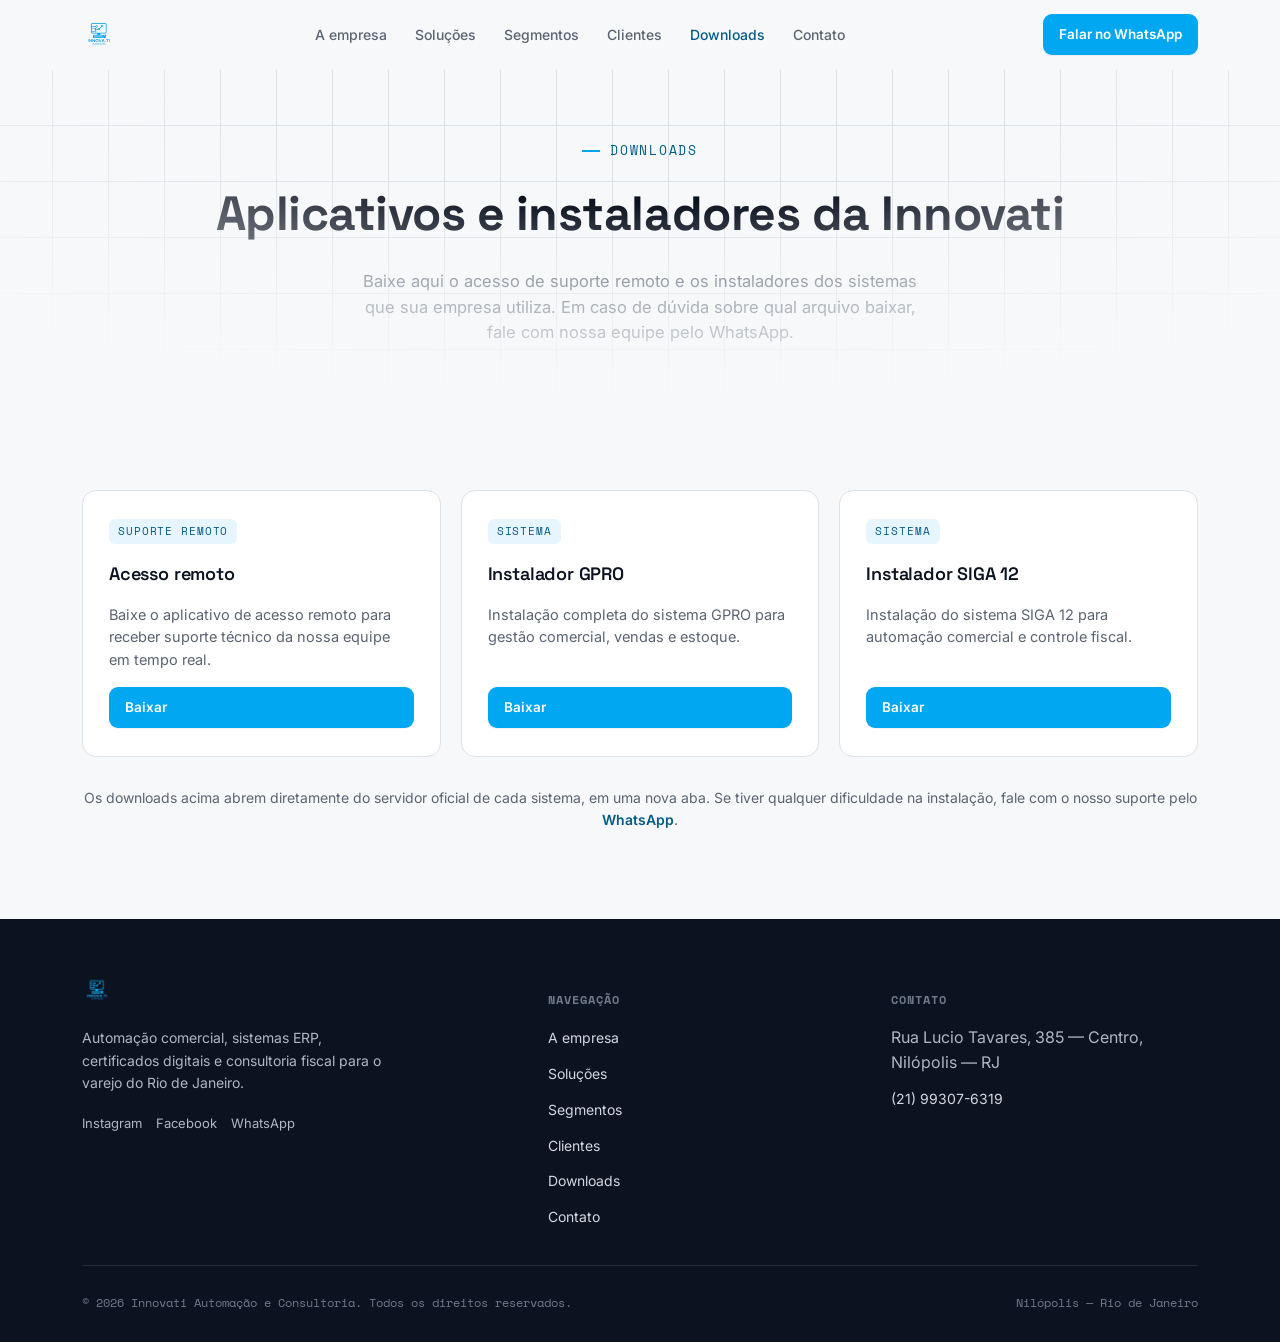
==== downloads.html @ 5d640987 "Upload inicial" ====
<!DOCTYPE html>
<html lang="pt-BR">
<head>
<meta charset="UTF-8">
<meta name="viewport" content="width=device-width, initial-scale=1.0">
<title>Downloads | Innovati Automação</title>
<meta name="description" content="Baixe o aplicativo de suporte remoto e os instaladores dos sistemas GPRO e SIGA 12 da Innovati Automação e Consultoria.">
<meta name="theme-color" content="#01A7F0">
<link rel="preconnect" href="https://fonts.googleapis.com">
<link rel="preconnect" href="https://fonts.gstatic.com" crossorigin>
<link href="https://fonts.googleapis.com/css2?family=Space+Grotesk:wght@500;600;700&family=Inter:wght@400;500;600&family=Space+Mono:wght@400;700&display=swap" rel="stylesheet">
<link rel="stylesheet" href="css/styles.css">
</head>
<body>

<header class="nav" id="siteNav">
  <div class="nav-inner">
    <a href="index.html" class="brand-logo" aria-label="Innovati Automação — início">
      <img src="assets/img/logo-innovati.png" alt="Innovati Automação">
    </a>
    <nav class="nav-links" aria-label="Navegação principal">
      <a href="index.html#empresa">A empresa</a>
      <a href="index.html#solucoes">Soluções</a>
      <a href="index.html#segmentos">Segmentos</a>
      <a href="index.html#clientes">Clientes</a>
      <a href="downloads.html" aria-current="page">Downloads</a>
      <a href="index.html#contato">Contato</a>
    </nav>
    <a class="btn btn-primary btn-sm" href="https://wa.me/5521993076319" target="_blank" rel="noopener">Falar no WhatsApp</a>
  </div>
</header>

<section class="page-hero">
  <div class="wrap">
    <span class="eyebrow">Downloads</span>
    <h1>Aplicativos e instaladores da Innovati</h1>
    <p class="lede">Baixe aqui o acesso de suporte remoto e os instaladores dos sistemas que sua empresa utiliza. Em caso de dúvida sobre qual arquivo baixar, fale com nossa equipe pelo WhatsApp.</p>
  </div>
</section>

<section>
  <div class="wrap">
    <div class="downloads-grid">
      <div class="download-card">
        <span class="file-tag">Suporte remoto</span>
        <h3>Acesso remoto</h3>
        <p>Baixe o aplicativo de acesso remoto para receber suporte técnico da nossa equipe em tempo real.</p>
        <a class="btn btn-primary btn-sm" href="https://dashboard.hoptodesk.com/downloads/launcher?code=GWciAKRLlGAK76GD&platform=windows" target="_blank" rel="noopener">Baixar</a>
      </div>
      <div class="download-card">
        <span class="file-tag">Sistema</span>
        <h3>Instalador GPRO</h3>
        <p>Instalação completa do sistema GPRO para gestão comercial, vendas e estoque.</p>
        <a class="btn btn-primary btn-sm" href="https://downloads-desktop-painel.s3.sa-east-1.amazonaws.com/pro_slim_mei/4.0.0.687/GDOORPRO_Instalacao_Completa.exe" target="_blank" rel="noopener">Baixar</a>
      </div>
      <div class="download-card">
        <span class="file-tag">Sistema</span>
        <h3>Instalador SIGA 12</h3>
        <p>Instalação do sistema SIGA 12 para automação comercial e controle fiscal.</p>
        <a class="btn btn-primary btn-sm" href="https://milersoft.com.br/arqs/milersoftsiga12.exe" target="_blank" rel="noopener">Baixar</a>
      </div>
    </div>
    <p class="downloads-note">Os downloads acima abrem diretamente do servidor oficial de cada sistema, em uma nova aba. Se tiver qualquer dificuldade na instalação, fale com o nosso suporte pelo <a href="https://wa.me/5521993076319" target="_blank" rel="noopener">WhatsApp</a>.</p>
  </div>
</section>

<footer>
  <div class="wrap">
    <div class="footer-top">
      <div>
        <div class="brand-logo">
          <img src="assets/img/logo-innovati.png" alt="Innovati Automação">
        </div>
        <p class="footer-desc">Automação comercial, sistemas ERP, certificados digitais e consultoria fiscal para o varejo do Rio de Janeiro.</p>
        <div class="footer-social">
          <a href="https://www.instagram.com/innovatiautomacao" target="_blank" rel="noopener">Instagram</a>
          <a href="https://www.facebook.com/innovatiautomacao" target="_blank" rel="noopener">Facebook</a>
          <a href="https://wa.me/5521993076319" target="_blank" rel="noopener">WhatsApp</a>
        </div>
      </div>
      <div class="footer-col">
        <h4>Navegação</h4>
        <ul>
          <li><a href="index.html#empresa">A empresa</a></li>
          <li><a href="index.html#solucoes">Soluções</a></li>
          <li><a href="index.html#segmentos">Segmentos</a></li>
          <li><a href="index.html#clientes">Clientes</a></li>
          <li><a href="downloads.html">Downloads</a></li>
          <li><a href="index.html#contato">Contato</a></li>
        </ul>
      </div>
      <div class="footer-col">
        <h4>Contato</h4>
        <ul>
          <li>Rua Lucio Tavares, 385 — Centro, Nilópolis — RJ</li>
          <li><a href="tel:+5521993076319">(21) 99307-6319</a></li>
        </ul>
      </div>
    </div>
    <div class="footer-bottom">
      <span>© 2026 Innovati Automação e Consultoria. Todos os direitos reservados.</span>
      <span>Nilópolis — Rio de Janeiro</span>
    </div>
  </div>
</footer>

<script src="js/main.js"></script>
</body>
</html>
---- css/styles.css ----
:root{
  --paper:#F7F8FA;
  --paper-2:#FFFFFF;
  --ink:#0B1220;
  --ink-2:#101826;
  --ink-soft:#5B6472;
  --brand:#01A7F0;
  --brand-deep:#045C86;
  --stamp:#C6432E;
  --line:#DCE2E9;
  --radius:14px;
  --maxw:1180px;
}

*{box-sizing:border-box;}
html{scroll-behavior:smooth;}
body{
  margin:0;
  background:var(--paper);
  color:var(--ink);
  font-family:'Inter',sans-serif;
  font-size:16px;
  line-height:1.55;
  -webkit-font-smoothing:antialiased;
}
h1,h2,h3{
  font-family:'Space Grotesk',sans-serif;
  margin:0;
  letter-spacing:-0.01em;
}
p{margin:0;}
a{color:inherit;}
img{max-width:100%;display:block;}
::selection{background:var(--brand);color:#fff;}

a:focus-visible,
button:focus-visible{
  outline:3px solid var(--brand);
  outline-offset:3px;
  border-radius:4px;
}

.wrap{
  max-width:var(--maxw);
  margin:0 auto;
  padding:0 32px;
}

.eyebrow{
  font-family:'Space Mono',monospace;
  font-size:12.5px;
  letter-spacing:0.14em;
  text-transform:uppercase;
  color:var(--brand-deep);
  display:inline-flex;
  align-items:center;
  gap:10px;
}
.eyebrow::before{
  content:"";
  width:18px;height:1.5px;
  background:var(--brand);
  display:inline-block;
}
.eyebrow.on-dark{color:#6FCBF2;}
.eyebrow.on-dark::before{background:var(--brand);}

/* ---------- NAV ---------- */
header.nav{
  position:sticky;
  top:0;
  z-index:50;
  background:rgba(247,248,250,0.7);
  backdrop-filter:blur(10px);
  -webkit-backdrop-filter:blur(10px);
  border-bottom:1px solid transparent;
  transition:border-color .25s ease, background .25s ease;
}
header.nav.scrolled{
  background:rgba(247,248,250,0.92);
  border-bottom-color:var(--line);
}
.nav-inner{
  max-width:var(--maxw);
  margin:0 auto;
  padding:14px 32px;
  display:flex;
  align-items:center;
  justify-content:space-between;
  gap:24px;
}
.brand-logo{
  display:inline-flex;
  align-items:center;
  flex:none;
}
.brand-logo img{height:34px;width:auto;}
.nav-links{
  display:flex;
  gap:28px;
  font-size:14px;
  font-weight:500;
  color:var(--ink-soft);
  flex-wrap:wrap;
}
.nav-links a{
  text-decoration:none;
  transition:color .15s ease;
  white-space:nowrap;
}
.nav-links a:hover, .nav-links a[aria-current="page"]{color:var(--brand-deep);}

.btn{
  font-family:'Inter',sans-serif;
  font-weight:600;
  font-size:14.5px;
  border-radius:9px;
  padding:11px 20px;
  border:1.5px solid transparent;
  cursor:pointer;
  text-decoration:none;
  display:inline-flex;
  align-items:center;
  gap:8px;
  transition:transform .15s ease, box-shadow .15s ease, background .15s ease;
  white-space:nowrap;
}
.btn-primary{
  background:var(--brand);
  color:#fff;
  box-shadow:0 1px 0 rgba(0,0,0,0.05);
}
.btn-primary:hover{background:var(--brand-deep);}
.btn-ghost{
  background:transparent;
  border-color:var(--line);
  color:var(--ink);
}
.btn-ghost:hover{border-color:var(--brand);}
.btn-ghost.on-dark{border-color:rgba(255,255,255,0.25);color:#fff;}
.btn-ghost.on-dark:hover{border-color:var(--brand);}
.btn-sm{padding:9px 15px;font-size:13.5px;}

@media (max-width:900px){
  .nav-links{display:none;}
}

/* ---------- HERO (home) ---------- */
.hero{
  position:relative;
  overflow:hidden;
  padding:88px 0 100px;
  background-image:
    linear-gradient(var(--line) 1px, transparent 1px),
    linear-gradient(90deg, var(--line) 1px, transparent 1px);
  background-size:56px 56px;
  background-position:center -1px;
  -webkit-mask-image:radial-gradient(ellipse 85% 70% at 50% 0%, #000 55%, transparent 100%);
  mask-image:radial-gradient(ellipse 85% 70% at 50% 0%, #000 55%, transparent 100%);
}
.hero-inner{
  -webkit-mask-image:none;
  mask-image:none;
}
.hero .wrap{position:relative;}

.hero-content{
  max-width:760px;
  margin:0 auto;
  text-align:center;
}
.hero h1{
  font-size:clamp(38px, 5.6vw, 64px);
  font-weight:700;
  line-height:1.06;
  margin-top:22px;
  position:relative;
  display:inline-block;
}
.hero h1 .stamped{position:relative; display:inline-block;}

.hero p.lede{
  max-width:560px;
  margin:26px auto 0;
  font-size:17px;
  color:var(--ink-soft);
}
.hero-ctas{
  margin-top:32px;
  display:flex;
  gap:14px;
  justify-content:center;
  flex-wrap:wrap;
}
.hero-stat{
  margin:34px auto 0;
  display:inline-flex;
  align-items:center;
  gap:10px;
  font-family:'Space Mono',monospace;
  font-size:12.5px;
  color:var(--ink-soft);
  border:1px solid var(--line);
  background:var(--paper-2);
  border-radius:999px;
  padding:8px 16px 8px 8px;
}
.hero-stat b{
  font-family:'Space Grotesk',sans-serif;
  font-size:14px;
  color:var(--brand-deep);
  background:#E7F6FE;
  border-radius:999px;
  padding:4px 10px;
}

/* stamp signature element */
.stamp{
  position:absolute;
  width:150px;
  height:150px;
  left:calc(100% - 26px);
  top:-40px;
  transform:rotate(-9deg) scale(1);
  pointer-events:none;
  mix-blend-mode:multiply;
  opacity:0.92;
  animation:stampFall .7s cubic-bezier(.2,1.4,.4,1) .5s both;
}
@keyframes stampFall{
  0%{opacity:0; transform:rotate(-9deg) scale(2.6) translateY(-30px);}
  70%{opacity:1;}
  100%{opacity:0.92; transform:rotate(-9deg) scale(1) translateY(0);}
}
.stamp svg{width:100%;height:100%;display:block;}

@media (max-width:720px){
  .stamp{
    width:106px;height:106px;
    left:auto; right:-4px; top:-22px;
  }
}

/* ---------- PAGE HERO (inner pages, e.g. downloads) ---------- */
.page-hero{
  position:relative;
  overflow:hidden;
  padding:64px 0 56px;
  text-align:center;
  background-image:
    linear-gradient(var(--line) 1px, transparent 1px),
    linear-gradient(90deg, var(--line) 1px, transparent 1px);
  background-size:56px 56px;
  background-position:center -1px;
  -webkit-mask-image:radial-gradient(ellipse 80% 100% at 50% 0%, #000 40%, transparent 100%);
  mask-image:radial-gradient(ellipse 80% 100% at 50% 0%, #000 40%, transparent 100%);
}
.page-hero .wrap{-webkit-mask-image:none; mask-image:none;}
.page-hero h1{
  font-size:clamp(32px,4.4vw,48px);
  font-weight:700;
  margin-top:16px;
}
.page-hero p.lede{
  max-width:560px;
  margin:18px auto 0;
  color:var(--ink-soft);
  font-size:16.5px;
}

/* ---------- SECTION SHELLS ---------- */
section{padding:88px 0;}
.section-head{
  max-width:620px;
  margin:0 auto 50px;
  text-align:center;
}
.section-head h2{
  font-size:clamp(27px,3.2vw,36px);
  font-weight:700;
  margin-top:16px;
}
.section-head p{
  color:var(--ink-soft);
  margin-top:14px;
  font-size:16px;
}

/* ---------- ANTES / DEPOIS ---------- */
.compare{
  display:grid;
  grid-template-columns:1fr 1fr;
  gap:1px;
  background:var(--line);
  border:1px solid var(--line);
  border-radius:var(--radius);
  overflow:hidden;
}
.compare-col{
  background:var(--paper-2);
  padding:38px 34px;
}
.compare-col.depois{background:#F0F9FF;}
.compare-label{
  font-family:'Space Mono',monospace;
  font-size:12px;
  letter-spacing:0.1em;
  text-transform:uppercase;
  display:flex;
  align-items:center;
  gap:9px;
  margin-bottom:22px;
}
.compare-col.antes .compare-label{color:var(--ink-soft);}
.compare-col.depois .compare-label{color:var(--brand-deep);}
.compare-label .swatch{
  width:9px;height:9px;border-radius:50%;
}
.compare-col.antes .swatch{background:#B8C0CC;}
.compare-col.depois .swatch{background:var(--brand);}

.compare ul{
  list-style:none;
  margin:0;padding:0;
  display:flex;
  flex-direction:column;
  gap:16px;
}
.compare li{
  display:flex;
  gap:12px;
  font-size:15.5px;
  line-height:1.5;
}
.compare-col.antes li{color:var(--ink-soft);}
.compare li .mark{
  flex:none;
  font-family:'Space Mono',monospace;
  font-size:14px;
  margin-top:1px;
}
.compare-col.antes .mark{color:#B8C0CC;}
.compare-col.depois .mark{color:var(--brand);}

@media (max-width:680px){
  .compare{grid-template-columns:1fr;}
}

/* ---------- SERVICES ---------- */
.services-grid{
  display:grid;
  grid-template-columns:repeat(2,1fr);
  gap:22px;
}
@media (max-width:780px){
  .services-grid{grid-template-columns:1fr;}
}
.service-card{
  position:relative;
  background:var(--paper-2);
  border:1px solid var(--line);
  border-radius:var(--radius);
  padding:32px 30px 30px;
  transition:transform .18s ease, border-color .18s ease, box-shadow .18s ease;
}
.service-card:hover{
  transform:translateY(-3px);
  border-color:var(--brand);
  box-shadow:0 14px 28px -18px rgba(1,167,240,0.35);
}
.seal{
  width:46px;height:46px;
  border-radius:50%;
  border:1.5px dashed var(--brand);
  display:flex;
  align-items:center;
  justify-content:center;
  font-family:'Space Grotesk',sans-serif;
  font-weight:700;
  font-size:14px;
  color:var(--brand-deep);
  margin-bottom:20px;
}
.service-card h3{
  font-size:19px;
  font-weight:600;
  margin-bottom:10px;
}
.service-card p{
  color:var(--ink-soft);
  font-size:15px;
}

/* ---------- DARK CARD GRIDS (empresa + clientes) ---------- */
.dark-section{
  background:var(--ink);
  color:#fff;
}
.dark-section .section-head h2{color:#fff;}
.dark-section .section-head p{color:#AEB8C4;}

.empresa-grid{
  display:grid;
  grid-template-columns:repeat(3,1fr);
  gap:1px;
  background:rgba(255,255,255,0.12);
  border-radius:var(--radius);
  overflow:hidden;
}
@media (max-width:780px){
  .empresa-grid{grid-template-columns:1fr;}
}
.empresa-item{
  background:var(--ink-2);
  padding:34px 28px;
}
.empresa-item .glyph{
  font-family:'Space Mono',monospace;
  color:var(--brand);
  font-size:13px;
  letter-spacing:0.08em;
  display:block;
  margin-bottom:14px;
}
.empresa-item p{
  font-size:15.5px;
  color:#D3D9E1;
}

/* ---------- COMO FUNCIONA ---------- */
.steps{
  display:grid;
  grid-template-columns:repeat(3,1fr);
  gap:22px;
}
@media (max-width:780px){
  .steps{grid-template-columns:1fr;}
}
.step{
  border-top:2px solid var(--brand);
  padding-top:20px;
}
.step .num{
  font-family:'Space Mono',monospace;
  font-size:13px;
  color:var(--brand-deep);
  letter-spacing:0.06em;
}
.step h3{
  font-size:18px;
  font-weight:600;
  margin:10px 0 8px;
}
.step p{
  font-size:15px;
  color:var(--ink-soft);
}

/* ---------- SEGMENTOS ---------- */
.pills{
  display:flex;
  flex-wrap:wrap;
  gap:12px;
  justify-content:center;
}
.pill{
  font-family:'Space Mono',monospace;
  font-size:13px;
  border:1px solid var(--line);
  background:var(--paper-2);
  color:var(--ink);
  padding:10px 18px;
  border-radius:999px;
}

/* ---------- CLIENTES (dark plaques — logos are white artwork) ---------- */
.clients-grid{
  display:grid;
  grid-template-columns:repeat(3,1fr);
  gap:16px;
}
@media (max-width:780px){
  .clients-grid{grid-template-columns:repeat(2,1fr);}
}
@media (max-width:480px){
  .clients-grid{grid-template-columns:1fr;}
}
.client-card{
  background:var(--ink-2);
  border:1px solid rgba(255,255,255,0.1);
  border-top:2px solid var(--brand);
  border-radius:10px;
  padding:26px 22px;
  display:flex;
  flex-direction:column;
  align-items:center;
  gap:16px;
  text-align:center;
  transition:transform .18s ease, border-color .18s ease;
}
.client-card:hover{
  transform:translateY(-2px);
  border-color:var(--brand);
}
.client-card img{
  height:46px;
  width:auto;
  max-width:150px;
  object-fit:contain;
}
.client-name{
  font-size:14.5px;
  font-weight:600;
  color:#fff;
}
.client-seg{
  font-family:'Space Mono',monospace;
  font-size:11.5px;
  color:#8D97A6;
  text-transform:uppercase;
  letter-spacing:0.05em;
}
.clients-note{
  text-align:center;
  margin-top:28px;
  font-size:13px;
  color:#8D97A6;
}

/* ---------- DOWNLOADS ---------- */
.downloads-grid{
  display:grid;
  grid-template-columns:repeat(3,1fr);
  gap:20px;
}
@media (max-width:780px){
  .downloads-grid{grid-template-columns:1fr;}
}
.download-card{
  background:var(--paper-2);
  border:1px solid var(--line);
  border-radius:var(--radius);
  padding:28px 26px;
  display:flex;
  flex-direction:column;
  gap:16px;
  transition:transform .18s ease, border-color .18s ease, box-shadow .18s ease;
}
.download-card:hover{
  transform:translateY(-3px);
  border-color:var(--brand);
  box-shadow:0 14px 28px -18px rgba(1,167,240,0.35);
}
.download-card .file-tag{
  font-family:'Space Mono',monospace;
  font-size:11px;
  letter-spacing:0.08em;
  text-transform:uppercase;
  color:var(--brand-deep);
  background:#E7F6FE;
  border-radius:6px;
  padding:4px 9px;
  align-self:flex-start;
}
.download-card h3{font-size:18px;font-weight:600;}
.download-card p{font-size:14.5px;color:var(--ink-soft);flex:1;}
.downloads-note{
  margin-top:30px;
  font-size:14px;
  color:var(--ink-soft);
  text-align:center;
}
.downloads-note a{color:var(--brand-deep);font-weight:600;text-decoration:none;}
.downloads-note a:hover{text-decoration:underline;}

/* ---------- CONTACT / CTA ---------- */
.cta{text-align:center;}
.cta h2{
  font-size:clamp(28px,3.8vw,42px);
  font-weight:700;
  max-width:640px;
  margin:16px auto 0;
}
.cta p.lede{
  max-width:480px;
  margin:18px auto 0;
  color:var(--ink-soft);
  font-size:16.5px;
}
.cta-btns{
  margin-top:32px;
  display:flex;
  gap:14px;
  justify-content:center;
  flex-wrap:wrap;
}
.contact-details{
  margin:44px auto 0;
  max-width:640px;
  display:grid;
  grid-template-columns:repeat(3,1fr);
  gap:1px;
  background:var(--line);
  border:1px solid var(--line);
  border-radius:var(--radius);
  overflow:hidden;
}
@media (max-width:640px){
  .contact-details{grid-template-columns:1fr;}
}
.contact-item{
  background:var(--paper-2);
  padding:22px 18px;
  text-align:center;
}
.contact-item .label{
  font-family:'Space Mono',monospace;
  font-size:11px;
  letter-spacing:0.08em;
  text-transform:uppercase;
  color:var(--ink-soft);
  display:block;
  margin-bottom:8px;
}
.contact-item a, .contact-item span.value{
  font-size:14.5px;
  font-weight:600;
  text-decoration:none;
}
.contact-item a:hover{color:var(--brand-deep);}

/* ---------- FOOTER ---------- */
footer{
  background:var(--ink);
  color:#AEB8C4;
  padding:56px 0 30px;
}
.footer-top{
  display:grid;
  grid-template-columns:1.4fr 1fr 1fr;
  gap:36px;
  padding-bottom:36px;
  border-bottom:1px solid rgba(255,255,255,0.1);
}
@media (max-width:780px){
  .footer-top{grid-template-columns:1fr;}
}
footer .brand-logo img{height:30px;}
.footer-desc{
  margin-top:16px;
  font-size:14px;
  max-width:320px;
  line-height:1.6;
}
.footer-social{
  margin-top:18px;
  display:flex;
  gap:14px;
  font-size:13px;
}
.footer-social a{text-decoration:none;color:#AEB8C4;}
.footer-social a:hover{color:var(--brand);}
.footer-col h4{
  font-family:'Space Mono',monospace;
  font-size:12px;
  letter-spacing:0.08em;
  text-transform:uppercase;
  color:#6E7A8A;
  margin-bottom:16px;
}
.footer-col ul{list-style:none;margin:0;padding:0;display:flex;flex-direction:column;gap:11px;}
.footer-col a{text-decoration:none;font-size:14px;color:#D3D9E1;}
.footer-col a:hover{color:var(--brand);}
.footer-bottom{
  margin-top:28px;
  display:flex;
  justify-content:space-between;
  flex-wrap:wrap;
  gap:10px;
  font-family:'Space Mono',monospace;
  font-size:11.5px;
  color:#6E7A8A;
}

@media (prefers-reduced-motion: reduce){
  html{scroll-behavior:auto;}
  .stamp{animation:none; opacity:0.92; transform:rotate(-9deg) scale(1);}
  .service-card, .client-card, .download-card{transition:none;}
}
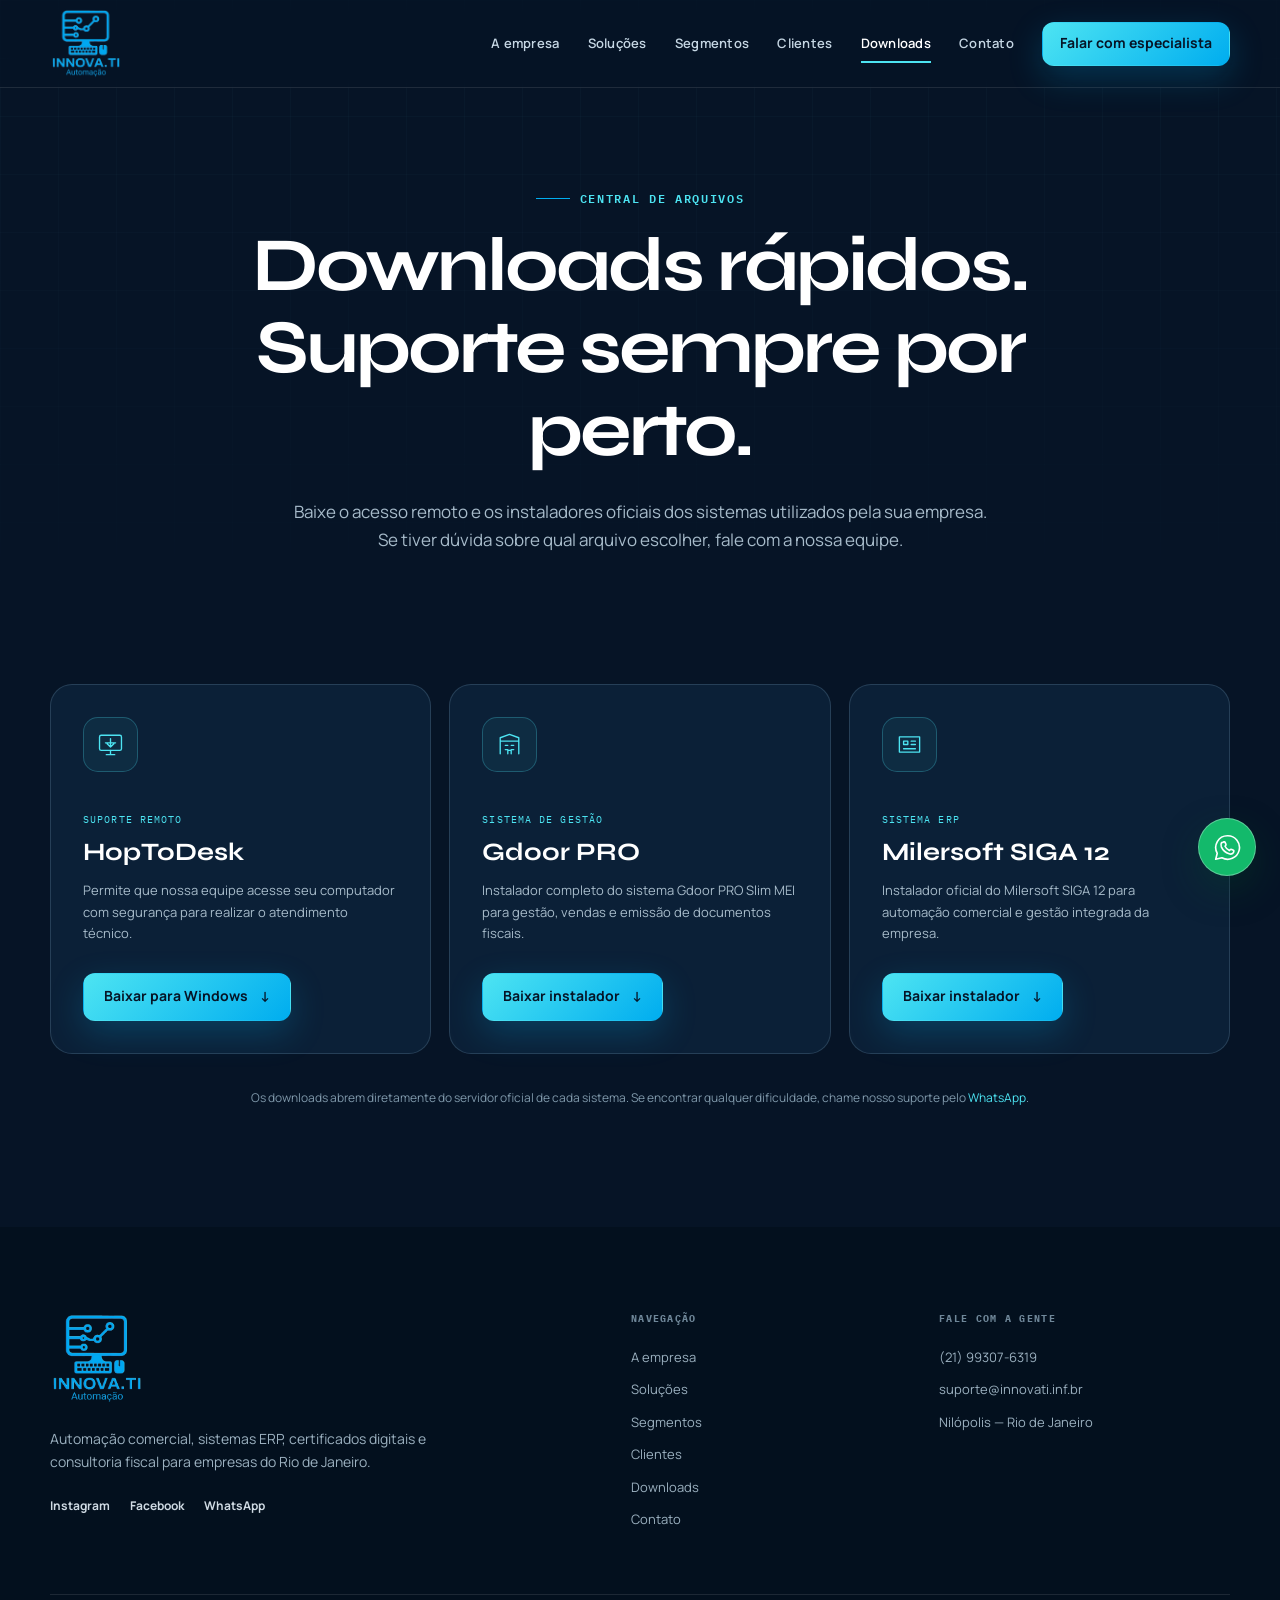
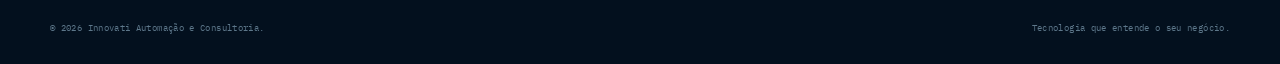
==== commit c574ecce: "Redesenha site institucional" ====
--- a/downloads.html
+++ b/downloads.html
@@ -1,109 +1,108 @@
 <!DOCTYPE html>
 <html lang="pt-BR">
 <head>
-<meta charset="UTF-8">
-<meta name="viewport" content="width=device-width, initial-scale=1.0">
-<title>Downloads | Innovati Automação</title>
-<meta name="description" content="Baixe o aplicativo de suporte remoto e os instaladores dos sistemas GPRO e SIGA 12 da Innovati Automação e Consultoria.">
-<meta name="theme-color" content="#01A7F0">
-<link rel="preconnect" href="https://fonts.googleapis.com">
-<link rel="preconnect" href="https://fonts.gstatic.com" crossorigin>
-<link href="https://fonts.googleapis.com/css2?family=Space+Grotesk:wght@500;600;700&family=Inter:wght@400;500;600&family=Space+Mono:wght@400;700&display=swap" rel="stylesheet">
-<link rel="stylesheet" href="css/styles.css">
+  <meta charset="utf-8">
+  <meta name="viewport" content="width=device-width, initial-scale=1">
+  <meta name="theme-color" content="#061426">
+  <meta name="description" content="Central de downloads da Innovati Automação: suporte remoto e instaladores oficiais dos sistemas utilizados pelos clientes.">
+  <title>Downloads | Innovati Automação</title>
+  <link rel="preconnect" href="https://fonts.googleapis.com">
+  <link rel="preconnect" href="https://fonts.gstatic.com" crossorigin>
+  <link href="https://fonts.googleapis.com/css2?family=IBM+Plex+Mono:wght@400;500;600&family=Manrope:wght@400;500;600;700&family=Syne:wght@600;700;800&display=swap" rel="stylesheet">
+  <link rel="icon" href="assets/img/logo-innovati.png" type="image/png">
+  <link rel="stylesheet" href="css/styles.css">
+  <script src="js/main.js" defer></script>
 </head>
-<body>
+<body class="downloads-page">
+  <a class="skip-link" href="#conteudo">Pular para o conteúdo</a>
 
-<header class="nav" id="siteNav">
-  <div class="nav-inner">
-    <a href="index.html" class="brand-logo" aria-label="Innovati Automação — início">
-      <img src="assets/img/logo-innovati.png" alt="Innovati Automação">
-    </a>
-    <nav class="nav-links" aria-label="Navegação principal">
-      <a href="index.html#empresa">A empresa</a>
-      <a href="index.html#solucoes">Soluções</a>
-      <a href="index.html#segmentos">Segmentos</a>
-      <a href="index.html#clientes">Clientes</a>
-      <a href="downloads.html" aria-current="page">Downloads</a>
-      <a href="index.html#contato">Contato</a>
-    </nav>
-    <a class="btn btn-primary btn-sm" href="https://wa.me/5521993076319" target="_blank" rel="noopener">Falar no WhatsApp</a>
-  </div>
-</header>
+  <header class="site-header" data-header>
+    <div class="container header-inner">
+      <a class="brand" href="index.html" aria-label="Innovati Automação — início"><img src="assets/img/logo-innovati.png" alt="Innovati Automação"></a>
+      <button class="menu-toggle" type="button" aria-label="Abrir menu" aria-controls="main-nav" aria-expanded="false" data-menu-toggle><span></span><span></span><span></span></button>
+      <nav class="main-nav" id="main-nav" aria-label="Navegação principal" data-nav>
+        <a href="index.html#empresa">A empresa</a>
+        <a href="index.html#solucoes">Soluções</a>
+        <a href="index.html#segmentos">Segmentos</a>
+        <a href="index.html#clientes">Clientes</a>
+        <a href="downloads.html" aria-current="page">Downloads</a>
+        <a href="index.html#contato">Contato</a>
+      </nav>
+      <button class="button button-primary header-cta" type="button" data-open-contact>Falar com especialista</button>
+    </div>
+  </header>
 
-<section class="page-hero">
-  <div class="wrap">
-    <span class="eyebrow">Downloads</span>
-    <h1>Aplicativos e instaladores da Innovati</h1>
-    <p class="lede">Baixe aqui o acesso de suporte remoto e os instaladores dos sistemas que sua empresa utiliza. Em caso de dúvida sobre qual arquivo baixar, fale com nossa equipe pelo WhatsApp.</p>
-  </div>
-</section>
+  <main id="conteudo">
+    <section class="downloads-hero">
+      <div class="container reveal is-visible">
+        <span class="eyebrow eyebrow-dark">Central de arquivos</span>
+        <h1>Downloads rápidos.<br>Suporte sempre por perto.</h1>
+        <p>Baixe o acesso remoto e os instaladores oficiais dos sistemas utilizados pela sua empresa. Se tiver dúvida sobre qual arquivo escolher, fale com a nossa equipe.</p>
+      </div>
+    </section>
 
-<section>
-  <div class="wrap">
-    <div class="downloads-grid">
-      <div class="download-card">
-        <span class="file-tag">Suporte remoto</span>
-        <h3>Acesso remoto</h3>
-        <p>Baixe o aplicativo de acesso remoto para receber suporte técnico da nossa equipe em tempo real.</p>
-        <a class="btn btn-primary btn-sm" href="https://dashboard.hoptodesk.com/downloads/launcher?code=GWciAKRLlGAK76GD&platform=windows" target="_blank" rel="noopener">Baixar</a>
+    <section class="downloads-list">
+      <div class="container">
+        <div class="downloads-grid">
+          <article class="download-card reveal">
+            <div class="download-icon" aria-hidden="true"><svg viewBox="0 0 32 32"><rect x="3" y="5" width="26" height="18" rx="2"/><path d="M11 28h10M16 23v5M10 14h12M16 9v10m-4-4 4 4 4-4"/></svg></div>
+            <span class="download-type">Suporte remoto</span>
+            <h2>HopToDesk</h2>
+            <p>Permite que nossa equipe acesse seu computador com segurança para realizar o atendimento técnico.</p>
+            <a class="button button-primary" href="https://dashboard.hoptodesk.com/downloads/launcher?code=GWciAKRLlGAK76GD&amp;platform=windows" target="_blank" rel="noopener">Baixar para Windows <span>↓</span></a>
+          </article>
+
+          <article class="download-card reveal">
+            <div class="download-icon" aria-hidden="true"><svg viewBox="0 0 32 32"><path d="M5 27V8l11-4 11 4v19M5 12h22M11 17h3m4 0h3m-10 5h3m4 0h3"/><path d="M14 27v-4h4v4"/></svg></div>
+            <span class="download-type">Sistema de gestão</span>
+            <h2>Gdoor PRO</h2>
+            <p>Instalador completo do sistema Gdoor PRO Slim MEI para gestão, vendas e emissão de documentos fiscais.</p>
+            <a class="button button-primary" href="https://downloads-desktop-painel.s3.sa-east-1.amazonaws.com/pro_slim_mei/4.0.0.687/GDOORPRO_Instalacao_Completa.exe" target="_blank" rel="noopener">Baixar instalador <span>↓</span></a>
+          </article>
+
+          <article class="download-card reveal">
+            <div class="download-icon" aria-hidden="true"><svg viewBox="0 0 32 32"><path d="M4 7h24v18H4zM9 12h5v4H9zM18 12h5M18 16h5M9 21h14"/></svg></div>
+            <span class="download-type">Sistema ERP</span>
+            <h2>Milersoft SIGA 12</h2>
+            <p>Instalador oficial do Milersoft SIGA 12 para automação comercial e gestão integrada da empresa.</p>
+            <a class="button button-primary" href="https://milersoft.com.br/arqs/milersoftsiga12.exe" target="_blank" rel="noopener">Baixar instalador <span>↓</span></a>
+          </article>
+        </div>
+        <p class="downloads-note reveal">Os downloads abrem diretamente do servidor oficial de cada sistema. Se encontrar qualquer dificuldade, chame nosso suporte pelo <a href="https://wa.me/5521993076319" target="_blank" rel="noopener">WhatsApp</a>.</p>
       </div>
-      <div class="download-card">
-        <span class="file-tag">Sistema</span>
-        <h3>Instalador GPRO</h3>
-        <p>Instalação completa do sistema GPRO para gestão comercial, vendas e estoque.</p>
-        <a class="btn btn-primary btn-sm" href="https://downloads-desktop-painel.s3.sa-east-1.amazonaws.com/pro_slim_mei/4.0.0.687/GDOORPRO_Instalacao_Completa.exe" target="_blank" rel="noopener">Baixar</a>
+    </section>
+  </main>
+
+  <footer class="site-footer">
+    <div class="container footer-grid">
+      <div class="footer-brand">
+        <a href="index.html"><img src="assets/img/logo-innovati.png" alt="Innovati Automação"></a>
+        <p>Automação comercial, sistemas ERP, certificados digitais e consultoria fiscal para empresas do Rio de Janeiro.</p>
+        <div class="footer-social"><a href="https://www.instagram.com/innovatiautomacao" target="_blank" rel="noopener">Instagram</a><a href="https://www.facebook.com/innovatiautomacao" target="_blank" rel="noopener">Facebook</a><a href="https://wa.me/5521993076319" target="_blank" rel="noopener">WhatsApp</a></div>
       </div>
-      <div class="download-card">
-        <span class="file-tag">Sistema</span>
-        <h3>Instalador SIGA 12</h3>
-        <p>Instalação do sistema SIGA 12 para automação comercial e controle fiscal.</p>
-        <a class="btn btn-primary btn-sm" href="https://milersoft.com.br/arqs/milersoftsiga12.exe" target="_blank" rel="noopener">Baixar</a>
-      </div>
+      <div class="footer-links"><h3>Navegação</h3><a href="index.html#empresa">A empresa</a><a href="index.html#solucoes">Soluções</a><a href="index.html#segmentos">Segmentos</a><a href="index.html#clientes">Clientes</a><a href="downloads.html">Downloads</a><a href="index.html#contato">Contato</a></div>
+      <div class="footer-links"><h3>Fale com a gente</h3><a href="tel:+5521993076319">(21)&nbsp;99307&#8209;6319</a><a href="mailto:suporte@innovati.inf.br">suporte@innovati.inf.br</a><span>Nilópolis — Rio de Janeiro</span></div>
     </div>
-    <p class="downloads-note">Os downloads acima abrem diretamente do servidor oficial de cada sistema, em uma nova aba. Se tiver qualquer dificuldade na instalação, fale com o nosso suporte pelo <a href="https://wa.me/5521993076319" target="_blank" rel="noopener">WhatsApp</a>.</p>
-  </div>
-</section>
+    <div class="container footer-bottom"><span>© 2026 Innovati Automação e Consultoria.</span><span>Tecnologia que entende o seu negócio.</span></div>
+  </footer>
 
-<footer>
-  <div class="wrap">
-    <div class="footer-top">
-      <div>
-        <div class="brand-logo">
-          <img src="assets/img/logo-innovati.png" alt="Innovati Automação">
+  <dialog class="contact-dialog" data-contact-dialog aria-labelledby="dialog-title">
+    <div class="dialog-shell">
+      <button class="dialog-close" type="button" aria-label="Fechar formulário" data-close-contact>×</button>
+      <div class="dialog-intro"><span class="eyebrow">Fale com a Innovati</span><h2 id="dialog-title">Conte o que sua empresa precisa.</h2><p>Preencha os dados e, ao continuar, sua mensagem será aberta já formatada no WhatsApp.</p></div>
+      <form id="lead-form" class="lead-form">
+        <div class="form-grid">
+          <label class="field"><span>Nome</span><input type="text" name="nome" autocomplete="name" placeholder="Como podemos chamar você?" required></label>
+          <label class="field"><span>E-mail</span><input type="email" name="email" autocomplete="email" placeholder="voce@empresa.com.br" required></label>
+          <label class="field"><span>Telefone</span><input type="tel" name="telefone" autocomplete="tel" inputmode="tel" placeholder="(21) 99999-9999" required></label>
+          <label class="field"><span>Setor</span><select name="setor" required><option value="" selected disabled>Selecione um setor</option><option>Comercial</option><option>Suporte técnico</option><option>Certificado digital</option><option>Consultoria fiscal e tributária</option><option>Financeiro</option><option>Outro assunto</option></select></label>
         </div>
-        <p class="footer-desc">Automação comercial, sistemas ERP, certificados digitais e consultoria fiscal para o varejo do Rio de Janeiro.</p>
-        <div class="footer-social">
-          <a href="https://www.instagram.com/innovatiautomacao" target="_blank" rel="noopener">Instagram</a>
-          <a href="https://www.facebook.com/innovatiautomacao" target="_blank" rel="noopener">Facebook</a>
-          <a href="https://wa.me/5521993076319" target="_blank" rel="noopener">WhatsApp</a>
-        </div>
-      </div>
-      <div class="footer-col">
-        <h4>Navegação</h4>
-        <ul>
-          <li><a href="index.html#empresa">A empresa</a></li>
-          <li><a href="index.html#solucoes">Soluções</a></li>
-          <li><a href="index.html#segmentos">Segmentos</a></li>
-          <li><a href="index.html#clientes">Clientes</a></li>
-          <li><a href="downloads.html">Downloads</a></li>
-          <li><a href="index.html#contato">Contato</a></li>
-        </ul>
-      </div>
-      <div class="footer-col">
-        <h4>Contato</h4>
-        <ul>
-          <li>Rua Lucio Tavares, 385 — Centro, Nilópolis — RJ</li>
-          <li><a href="tel:+5521993076319">(21) 99307-6319</a></li>
-        </ul>
-      </div>
+        <label class="field"><span>Mensagem</span><textarea name="mensagem" rows="5" placeholder="Conte brevemente como podemos ajudar..." required></textarea></label>
+        <div class="form-footer"><small>Seus dados serão usados apenas para iniciar este atendimento.</small><button class="button button-primary button-large" type="submit">Continuar no WhatsApp <span>→</span></button></div>
+      </form>
     </div>
-    <div class="footer-bottom">
-      <span>© 2026 Innovati Automação e Consultoria. Todos os direitos reservados.</span>
-      <span>Nilópolis — Rio de Janeiro</span>
-    </div>
-  </div>
-</footer>
+  </dialog>
 
-<script src="js/main.js"></script>
+  <a class="whatsapp-float" href="https://wa.me/5521993076319" target="_blank" rel="noopener" aria-label="Falar com a Innovati pelo WhatsApp"><svg viewBox="0 0 32 32" aria-hidden="true"><path d="M16 3a13 13 0 0 0-11.3 19.4L3 29l6.8-1.7A13 13 0 1 0 16 3z"/><path d="M11 10.5c.3-.7.7-.7 1-.7h.7c.2 0 .5.1.6.5l1 2.3c.1.4 0 .7-.2 1l-.8 1c1 2.1 2.6 3.8 4.8 4.8l1-1.2c.3-.3.6-.4 1-.2l2.4 1.1c.4.2.5.4.5.7 0 .5-.2 2-1.4 2.8-1 .7-2.3.9-3.8.4-3.8-1.2-7-4.1-8.6-7.7-.7-1.7-.5-3.5.3-4.8z"/></svg></a>
 </body>
 </html>
--- a/css/styles.css
+++ b/css/styles.css
@@ -1,689 +1,563 @@
-:root{
-  --paper:#F7F8FA;
-  --paper-2:#FFFFFF;
-  --ink:#0B1220;
-  --ink-2:#101826;
-  --ink-soft:#5B6472;
-  --brand:#01A7F0;
-  --brand-deep:#045C86;
-  --stamp:#C6432E;
-  --line:#DCE2E9;
-  --radius:14px;
-  --maxw:1180px;
-}
-
-*{box-sizing:border-box;}
-html{scroll-behavior:smooth;}
-body{
-  margin:0;
-  background:var(--paper);
-  color:var(--ink);
-  font-family:'Inter',sans-serif;
-  font-size:16px;
-  line-height:1.55;
-  -webkit-font-smoothing:antialiased;
-}
-h1,h2,h3{
-  font-family:'Space Grotesk',sans-serif;
-  margin:0;
-  letter-spacing:-0.01em;
-}
-p{margin:0;}
-a{color:inherit;}
-img{max-width:100%;display:block;}
-::selection{background:var(--brand);color:#fff;}
-
-a:focus-visible,
-button:focus-visible{
-  outline:3px solid var(--brand);
-  outline-offset:3px;
-  border-radius:4px;
-}
-
-.wrap{
-  max-width:var(--maxw);
-  margin:0 auto;
-  padding:0 32px;
-}
-
-.eyebrow{
-  font-family:'Space Mono',monospace;
-  font-size:12.5px;
-  letter-spacing:0.14em;
-  text-transform:uppercase;
-  color:var(--brand-deep);
-  display:inline-flex;
-  align-items:center;
-  gap:10px;
-}
-.eyebrow::before{
-  content:"";
-  width:18px;height:1.5px;
-  background:var(--brand);
-  display:inline-block;
-}
-.eyebrow.on-dark{color:#6FCBF2;}
-.eyebrow.on-dark::before{background:var(--brand);}
-
-/* ---------- NAV ---------- */
-header.nav{
-  position:sticky;
-  top:0;
-  z-index:50;
-  background:rgba(247,248,250,0.7);
-  backdrop-filter:blur(10px);
-  -webkit-backdrop-filter:blur(10px);
-  border-bottom:1px solid transparent;
-  transition:border-color .25s ease, background .25s ease;
-}
-header.nav.scrolled{
-  background:rgba(247,248,250,0.92);
-  border-bottom-color:var(--line);
-}
-.nav-inner{
-  max-width:var(--maxw);
-  margin:0 auto;
-  padding:14px 32px;
-  display:flex;
-  align-items:center;
-  justify-content:space-between;
-  gap:24px;
-}
-.brand-logo{
-  display:inline-flex;
-  align-items:center;
-  flex:none;
-}
-.brand-logo img{height:34px;width:auto;}
-.nav-links{
-  display:flex;
-  gap:28px;
-  font-size:14px;
-  font-weight:500;
-  color:var(--ink-soft);
-  flex-wrap:wrap;
-}
-.nav-links a{
-  text-decoration:none;
-  transition:color .15s ease;
-  white-space:nowrap;
-}
-.nav-links a:hover, .nav-links a[aria-current="page"]{color:var(--brand-deep);}
-
-.btn{
-  font-family:'Inter',sans-serif;
-  font-weight:600;
-  font-size:14.5px;
-  border-radius:9px;
-  padding:11px 20px;
-  border:1.5px solid transparent;
-  cursor:pointer;
-  text-decoration:none;
-  display:inline-flex;
-  align-items:center;
-  gap:8px;
-  transition:transform .15s ease, box-shadow .15s ease, background .15s ease;
-  white-space:nowrap;
-}
-.btn-primary{
-  background:var(--brand);
-  color:#fff;
-  box-shadow:0 1px 0 rgba(0,0,0,0.05);
-}
-.btn-primary:hover{background:var(--brand-deep);}
-.btn-ghost{
-  background:transparent;
-  border-color:var(--line);
-  color:var(--ink);
-}
-.btn-ghost:hover{border-color:var(--brand);}
-.btn-ghost.on-dark{border-color:rgba(255,255,255,0.25);color:#fff;}
-.btn-ghost.on-dark:hover{border-color:var(--brand);}
-.btn-sm{padding:9px 15px;font-size:13.5px;}
-
-@media (max-width:900px){
-  .nav-links{display:none;}
-}
-
-/* ---------- HERO (home) ---------- */
-.hero{
-  position:relative;
-  overflow:hidden;
-  padding:88px 0 100px;
-  background-image:
-    linear-gradient(var(--line) 1px, transparent 1px),
-    linear-gradient(90deg, var(--line) 1px, transparent 1px);
-  background-size:56px 56px;
-  background-position:center -1px;
-  -webkit-mask-image:radial-gradient(ellipse 85% 70% at 50% 0%, #000 55%, transparent 100%);
-  mask-image:radial-gradient(ellipse 85% 70% at 50% 0%, #000 55%, transparent 100%);
-}
-.hero-inner{
-  -webkit-mask-image:none;
-  mask-image:none;
-}
-.hero .wrap{position:relative;}
-
-.hero-content{
-  max-width:760px;
-  margin:0 auto;
-  text-align:center;
-}
-.hero h1{
-  font-size:clamp(38px, 5.6vw, 64px);
-  font-weight:700;
-  line-height:1.06;
-  margin-top:22px;
-  position:relative;
-  display:inline-block;
-}
-.hero h1 .stamped{position:relative; display:inline-block;}
-
-.hero p.lede{
-  max-width:560px;
-  margin:26px auto 0;
-  font-size:17px;
-  color:var(--ink-soft);
-}
-.hero-ctas{
-  margin-top:32px;
-  display:flex;
-  gap:14px;
-  justify-content:center;
-  flex-wrap:wrap;
-}
-.hero-stat{
-  margin:34px auto 0;
-  display:inline-flex;
-  align-items:center;
-  gap:10px;
-  font-family:'Space Mono',monospace;
-  font-size:12.5px;
-  color:var(--ink-soft);
-  border:1px solid var(--line);
-  background:var(--paper-2);
-  border-radius:999px;
-  padding:8px 16px 8px 8px;
-}
-.hero-stat b{
-  font-family:'Space Grotesk',sans-serif;
-  font-size:14px;
-  color:var(--brand-deep);
-  background:#E7F6FE;
-  border-radius:999px;
-  padding:4px 10px;
-}
-
-/* stamp signature element */
-.stamp{
-  position:absolute;
-  width:150px;
-  height:150px;
-  left:calc(100% - 26px);
-  top:-40px;
-  transform:rotate(-9deg) scale(1);
-  pointer-events:none;
-  mix-blend-mode:multiply;
-  opacity:0.92;
-  animation:stampFall .7s cubic-bezier(.2,1.4,.4,1) .5s both;
-}
-@keyframes stampFall{
-  0%{opacity:0; transform:rotate(-9deg) scale(2.6) translateY(-30px);}
-  70%{opacity:1;}
-  100%{opacity:0.92; transform:rotate(-9deg) scale(1) translateY(0);}
-}
-.stamp svg{width:100%;height:100%;display:block;}
-
-@media (max-width:720px){
-  .stamp{
-    width:106px;height:106px;
-    left:auto; right:-4px; top:-22px;
+:root {
+  --ink: #061426;
+  --ink-soft: #0b2037;
+  --ink-elevated: #102941;
+  --paper: #f7fbfe;
+  --mist: #eaf3f8;
+  --line: #cbdbe5;
+  --line-dark: rgba(163, 204, 229, .18);
+  --text: #0a192c;
+  --muted: #5d7082;
+  --muted-dark: #a7bbca;
+  --cyan: #00adef;
+  --cyan-bright: #4de4f2;
+  --mint: #34e2a7;
+  --coral: #ff725e;
+  --white: #fff;
+  --font-display: "Syne", system-ui, sans-serif;
+  --font-body: "Manrope", system-ui, sans-serif;
+  --font-mono: "IBM Plex Mono", monospace;
+  --shadow: 0 26px 80px rgba(2, 22, 40, .14);
+  --radius-sm: 12px;
+  --radius: 22px;
+  --radius-lg: 34px;
+  --container: 1180px;
+}
+
+*, *::before, *::after { box-sizing: border-box; }
+
+html {
+  scroll-behavior: smooth;
+  scroll-padding-top: 96px;
+}
+
+body {
+  margin: 0;
+  color: var(--text);
+  background: var(--paper);
+  font-family: var(--font-body);
+  font-size: 16px;
+  line-height: 1.65;
+  -webkit-font-smoothing: antialiased;
+  overflow-x: hidden;
+}
+
+body.menu-open { overflow: hidden; }
+
+img, svg { display: block; max-width: 100%; }
+button, input, select, textarea { font: inherit; }
+button, a { -webkit-tap-highlight-color: transparent; }
+a { color: inherit; text-decoration: none; }
+
+:focus-visible {
+  outline: 3px solid var(--cyan-bright);
+  outline-offset: 4px;
+}
+
+.skip-link {
+  position: fixed;
+  top: 12px;
+  left: 12px;
+  z-index: 999;
+  padding: 10px 14px;
+  border-radius: 8px;
+  color: var(--ink);
+  background: var(--cyan-bright);
+  transform: translateY(-160%);
+  transition: transform .2s ease;
+}
+
+.skip-link:focus { transform: translateY(0); }
+
+.container {
+  width: min(calc(100% - 40px), var(--container));
+  margin-inline: auto;
+}
+
+.section-light, .section-mist, .section-dark { position: relative; padding: 116px 0; }
+.section-light { background: var(--paper); }
+.section-mist { background: var(--mist); }
+.section-dark { color: var(--white); background: var(--ink); }
+
+.site-header {
+  position: fixed;
+  inset: 0 0 auto;
+  z-index: 100;
+  height: 88px;
+  color: var(--white);
+  border-bottom: 1px solid rgba(255,255,255,.1);
+  background: rgba(6, 20, 38, .72);
+  backdrop-filter: blur(18px);
+  transition: height .3s ease, background .3s ease, box-shadow .3s ease;
+}
+
+.site-header.is-scrolled {
+  height: 76px;
+  background: rgba(6, 20, 38, .94);
+  box-shadow: 0 12px 40px rgba(0,0,0,.18);
+}
+
+.header-inner {
+  height: 100%;
+  display: flex;
+  align-items: center;
+  justify-content: space-between;
+  gap: 28px;
+}
+
+.brand { position: relative; z-index: 3; flex: 0 0 auto; }
+.brand img { width: 72px; height: 72px; object-fit: contain; transition: width .3s ease, height .3s ease; }
+.is-scrolled .brand img { width: 62px; height: 62px; }
+
+.main-nav { display: flex; align-items: center; gap: clamp(18px, 2.2vw, 34px); margin-left: auto; }
+.main-nav a {
+  position: relative;
+  color: #c6d7e4;
+  font-size: 13px;
+  font-weight: 600;
+  letter-spacing: .02em;
+  transition: color .2s ease;
+}
+.main-nav a::after {
+  content: "";
+  position: absolute;
+  right: 0;
+  bottom: -9px;
+  left: 0;
+  height: 2px;
+  background: var(--cyan-bright);
+  transform: scaleX(0);
+  transform-origin: right;
+  transition: transform .25s ease;
+}
+.main-nav a:hover, .main-nav a[aria-current="page"] { color: var(--white); }
+.main-nav a:hover::after, .main-nav a[aria-current="page"]::after { transform: scaleX(1); transform-origin: left; }
+
+.menu-toggle {
+  display: none;
+  position: relative;
+  z-index: 3;
+  width: 48px;
+  height: 48px;
+  padding: 0;
+  border: 1px solid rgba(255,255,255,.16);
+  border-radius: 13px;
+  color: var(--white);
+  background: rgba(255,255,255,.06);
+  cursor: pointer;
+}
+.menu-toggle span {
+  position: absolute;
+  left: 13px;
+  width: 20px;
+  height: 2px;
+  border-radius: 2px;
+  background: currentColor;
+  transition: top .25s ease, transform .25s ease, opacity .2s ease;
+}
+.menu-toggle span:nth-child(1) { top: 16px; }
+.menu-toggle span:nth-child(2) { top: 23px; }
+.menu-toggle span:nth-child(3) { top: 30px; }
+.menu-toggle[aria-expanded="true"] span:nth-child(1) { top: 23px; transform: rotate(45deg); }
+.menu-toggle[aria-expanded="true"] span:nth-child(2) { opacity: 0; }
+.menu-toggle[aria-expanded="true"] span:nth-child(3) { top: 23px; transform: rotate(-45deg); }
+
+.button {
+  min-height: 48px;
+  display: inline-flex;
+  align-items: center;
+  justify-content: center;
+  gap: 12px;
+  padding: 12px 20px;
+  border: 1px solid transparent;
+  border-radius: 12px;
+  font-size: 14px;
+  font-weight: 700;
+  line-height: 1.2;
+  cursor: pointer;
+  transition: transform .22s ease, background .22s ease, border-color .22s ease, box-shadow .22s ease;
+}
+.button svg { width: 19px; fill: none; stroke: currentColor; stroke-width: 2; stroke-linecap: round; stroke-linejoin: round; }
+.button:hover { transform: translateY(-2px); }
+.button-primary {
+  color: var(--ink);
+  background: linear-gradient(135deg, var(--cyan-bright), var(--cyan));
+  box-shadow: 0 12px 34px rgba(0, 173, 239, .22);
+}
+.button-primary:hover { box-shadow: 0 16px 38px rgba(0, 173, 239, .34); }
+.button-ghost { color: inherit; border-color: rgba(255,255,255,.26); background: rgba(255,255,255,.04); }
+.button-ghost:hover { border-color: var(--cyan-bright); background: rgba(77, 228, 242, .08); }
+.button-large { min-height: 58px; padding: 16px 24px; border-radius: 14px; }
+.header-cta { flex: 0 0 auto; min-height: 44px; padding-inline: 17px; }
+
+.hero {
+  position: relative;
+  min-height: 860px;
+  padding: 180px 0 110px;
+  color: var(--white);
+  background: var(--ink);
+  overflow: hidden;
+}
+.hero-grid {
+  position: absolute;
+  inset: 0;
+  opacity: .21;
+  background-image: linear-gradient(rgba(113,200,232,.14) 1px, transparent 1px), linear-gradient(90deg, rgba(113,200,232,.14) 1px, transparent 1px);
+  background-size: 58px 58px;
+  -webkit-mask-image: linear-gradient(to bottom, #000 0, transparent 92%);
+  mask-image: linear-gradient(to bottom, #000 0, transparent 92%);
+}
+.hero-orb { position: absolute; border-radius: 999px; filter: blur(20px); pointer-events: none; }
+.hero-orb-one { width: 460px; height: 460px; right: -210px; top: 90px; background: radial-gradient(circle, rgba(0,173,239,.22), transparent 68%); }
+.hero-orb-two { width: 380px; height: 380px; left: -180px; bottom: 0; background: radial-gradient(circle, rgba(52,226,167,.1), transparent 70%); }
+.hero-layout { position: relative; display: grid; grid-template-columns: minmax(0, 1.03fr) minmax(440px, .97fr); align-items: center; gap: 68px; }
+.hero-copy { max-width: 650px; }
+.status-pill {
+  width: fit-content;
+  display: flex;
+  align-items: center;
+  gap: 10px;
+  margin-bottom: 28px;
+  padding: 9px 14px;
+  border: 1px solid rgba(77,228,242,.25);
+  border-radius: 999px;
+  color: #ccecf4;
+  background: rgba(77,228,242,.06);
+  font-family: var(--font-mono);
+  font-size: 11px;
+  letter-spacing: .08em;
+  text-transform: uppercase;
+}
+.status-pill i, .system-topbar i, .system-footer i { width: 8px; height: 8px; display: inline-block; border-radius: 50%; background: var(--mint); box-shadow: 0 0 14px var(--mint); }
+.hero h1 {
+  max-width: 700px;
+  margin: 0;
+  font-family: var(--font-display);
+  font-size: clamp(52px, 5.1vw, 80px);
+  font-weight: 700;
+  line-height: .98;
+  letter-spacing: -.055em;
+}
+.hero h1 span { display: block; color: var(--cyan-bright); }
+.hero-copy > p { max-width: 620px; margin: 30px 0 0; color: #b9cbd8; font-size: clamp(17px, 1.45vw, 20px); line-height: 1.7; }
+.hero-actions { display: flex; flex-wrap: wrap; gap: 13px; margin-top: 36px; }
+.hero-proof { display: flex; gap: 32px; margin: 44px 0 0; padding: 26px 0 0; border-top: 1px solid var(--line-dark); list-style: none; }
+.hero-proof li { display: grid; gap: 2px; }
+.hero-proof strong { color: var(--white); font-size: 14px; }
+.hero-proof span { color: #7994a8; font-size: 12px; }
+
+.system-visual {
+  position: relative;
+  border: 1px solid rgba(77,228,242,.25);
+  border-radius: 28px;
+  background: rgba(10, 33, 54, .72);
+  box-shadow: 0 40px 110px rgba(0,0,0,.35), inset 0 0 80px rgba(0,173,239,.04);
+  backdrop-filter: blur(12px);
+  overflow: hidden;
+  transform: perspective(1100px) rotateY(-4deg) rotateX(1deg);
+}
+.system-visual::after { content: ""; position: absolute; inset: 0; pointer-events: none; background: linear-gradient(112deg, transparent 20%, rgba(255,255,255,.035) 50%, transparent 74%); transform: translateX(-100%); animation: screen-scan 7s ease-in-out infinite; }
+.system-topbar, .system-footer { min-height: 48px; display: flex; align-items: center; justify-content: space-between; padding: 0 18px; color: #88a8bc; background: rgba(3,16,29,.65); font-family: var(--font-mono); font-size: 9px; letter-spacing: .08em; }
+.system-topbar { border-bottom: 1px solid var(--line-dark); }
+.system-footer { border-top: 1px solid var(--line-dark); }
+.system-topbar span:first-child, .system-footer span:first-child { display: flex; align-items: center; gap: 9px; color: #cae6f1; }
+.system-map { position: relative; aspect-ratio: 1.2 / 1; min-height: 420px; background: radial-gradient(circle at 50% 50%, rgba(0,173,239,.12), transparent 40%); }
+.system-routes { position: absolute; inset: 0; width: 100%; height: 100%; }
+.system-routes path { fill: none; stroke: rgba(77,228,242,.56); stroke-width: 1.3; stroke-dasharray: 8 9; animation: route-flow 2.4s linear infinite; }
+.module { position: absolute; width: 120px; min-height: 82px; display: grid; align-content: center; gap: 1px; padding: 12px 14px; border: 1px solid rgba(126,194,220,.22); border-radius: 14px; background: rgba(13,42,65,.88); box-shadow: 0 10px 28px rgba(0,0,0,.2); }
+.module i { color: var(--cyan-bright); font-family: var(--font-mono); font-size: 9px; font-style: normal; }
+.module strong { font-size: 13px; }
+.module span { color: #83a0b4; font-size: 10px; }
+.module-sales { top: 34px; left: 26px; }
+.module-stock { top: 34px; right: 26px; }
+.module-fiscal { bottom: 34px; left: 26px; }
+.module-finance { right: 26px; bottom: 34px; }
+.system-core { position: absolute; top: 50%; left: 50%; width: 144px; height: 144px; display: grid; place-content: center; justify-items: center; border: 1px solid rgba(77,228,242,.62); border-radius: 50%; background: radial-gradient(circle, rgba(0,173,239,.22), rgba(6,20,38,.96) 65%); box-shadow: 0 0 0 12px rgba(77,228,242,.04), 0 0 50px rgba(0,173,239,.26); transform: translate(-50%, -50%); }
+.system-core::before, .system-core::after { content: ""; position: absolute; border: 1px solid rgba(77,228,242,.16); border-radius: 50%; animation: core-pulse 3s ease-out infinite; }
+.system-core::before { inset: -20px; }
+.system-core::after { inset: -38px; animation-delay: 1.2s; }
+.system-core > * { position: relative; z-index: 1; }
+.system-core > span { width: 34px; height: 34px; display: grid; place-content: center; margin-bottom: 5px; border-radius: 10px; color: var(--ink); background: var(--cyan-bright); font-family: var(--font-display); font-size: 15px; font-weight: 800; }
+.system-core strong { font-size: 16px; }
+.system-core small { color: #7da0b5; font-family: var(--font-mono); font-size: 9px; text-transform: uppercase; }
+
+@keyframes route-flow { to { stroke-dashoffset: -34; } }
+@keyframes core-pulse { 0% { opacity: .8; transform: scale(.84); } 75%, 100% { opacity: 0; transform: scale(1.1); } }
+@keyframes screen-scan { 0%, 20% { transform: translateX(-120%); } 70%, 100% { transform: translateX(120%); } }
+
+.section-heading { max-width: 790px; margin: 0 auto 60px; text-align: center; }
+.section-heading h2, .company h2, .contact h2, .downloads-hero h1 {
+  margin: 17px 0 0;
+  font-family: var(--font-display);
+  font-size: clamp(36px, 4.2vw, 58px);
+  line-height: 1.08;
+  letter-spacing: -.04em;
+}
+.section-heading p { max-width: 680px; margin: 22px auto 0; color: var(--muted); font-size: 17px; }
+.section-heading-split { max-width: none; display: grid; grid-template-columns: minmax(0, 1.5fr) minmax(300px, .7fr); align-items: end; gap: 50px; text-align: left; }
+.section-heading-split p { margin: 0 0 5px; }
+.section-heading-dark p { color: var(--muted-dark); }
+.eyebrow { display: inline-flex; align-items: center; gap: 10px; color: #087fa8; font-family: var(--font-mono); font-size: 12px; font-weight: 600; letter-spacing: .14em; text-transform: uppercase; }
+.eyebrow::before { content: ""; width: 34px; height: 1px; background: var(--cyan); }
+.eyebrow-dark { color: var(--cyan-bright); }
+
+.outcomes { padding-top: 126px; }
+.comparison { display: grid; grid-template-columns: 1fr 64px 1fr; align-items: stretch; border: 1px solid var(--line); border-radius: var(--radius-lg); background: var(--white); box-shadow: var(--shadow); overflow: hidden; }
+.comparison-side { padding: 40px; }
+.comparison-before { background: #f3f6f8; }
+.comparison-after { background: linear-gradient(145deg, #eafaff, #effcf8); }
+.comparison-label { display: flex; align-items: center; gap: 9px; font-family: var(--font-mono); font-size: 11px; font-weight: 600; letter-spacing: .12em; text-transform: uppercase; }
+.comparison-label i { width: 8px; height: 8px; border-radius: 50%; background: #a6b5bf; }
+.comparison-after .comparison-label i { background: var(--mint); box-shadow: 0 0 12px rgba(52,226,167,.5); }
+.comparison ul { display: grid; gap: 17px; margin: 28px 0 0; padding: 0; list-style: none; }
+.comparison li { display: flex; gap: 12px; color: #425569; font-size: 15px; }
+.comparison-before li span { color: #9aabb7; }
+.comparison-after li { color: #173749; font-weight: 600; }
+.comparison-after li span { color: #00a972; }
+.comparison-shift { display: grid; place-content: center; z-index: 1; color: var(--ink); background: var(--cyan-bright); font-size: 24px; font-weight: 800; }
+
+.company { overflow: hidden; }
+.company::before { content: "INNOVATI"; position: absolute; right: -70px; bottom: -68px; color: rgba(255,255,255,.025); font-family: var(--font-display); font-size: 220px; font-weight: 800; letter-spacing: -.08em; pointer-events: none; }
+.company-layout { position: relative; display: grid; grid-template-columns: .78fr 1.22fr; gap: 100px; }
+.company-intro { position: sticky; top: 124px; align-self: start; }
+.company h2 { margin-top: 22px; font-size: clamp(38px, 4vw, 56px); }
+.company-tagline { margin-top: 40px; padding-left: 22px; border-left: 2px solid var(--cyan); color: #9eb4c4; font-family: var(--font-mono); font-size: 12px; line-height: 1.8; text-transform: uppercase; }
+.company-tagline span { color: var(--cyan-bright); }
+.company-story { padding-top: 8px; }
+.company-story > p { margin: 0 0 24px; color: #a9bdcb; font-size: 16px; }
+.company-story .story-lead { color: var(--white); font-size: clamp(22px, 2.2vw, 29px); font-weight: 600; line-height: 1.45; }
+.company-values { display: grid; margin-top: 48px; border-top: 1px solid var(--line-dark); }
+.company-values article { display: grid; grid-template-columns: 54px 1fr; gap: 20px; padding: 24px 0; border-bottom: 1px solid var(--line-dark); }
+.company-values article > span { color: var(--cyan-bright); font-family: var(--font-mono); font-size: 11px; }
+.company-values article div { display: grid; gap: 6px; }
+.company-values strong { font-size: 16px; }
+.company-values small { color: #809bae; font-size: 13px; }
+
+.solution-grid { display: grid; grid-template-columns: repeat(2, 1fr); gap: 18px; }
+.solution-card { position: relative; min-height: 320px; display: flex; flex-direction: column; align-items: flex-start; padding: 34px; border: 1px solid var(--line); border-radius: var(--radius); background: var(--white); transition: transform .3s ease, border-color .3s ease, box-shadow .3s ease; overflow: hidden; }
+.solution-card::after { content: ""; position: absolute; width: 140px; height: 140px; right: -80px; bottom: -80px; border: 1px solid rgba(0,173,239,.16); border-radius: 50%; transition: transform .35s ease; }
+.solution-card:hover { border-color: rgba(0,173,239,.55); box-shadow: 0 24px 60px rgba(2,32,51,.12); transform: translateY(-5px); }
+.solution-card:hover::after { transform: scale(1.5); }
+.solution-icon { width: 52px; height: 52px; display: grid; place-content: center; margin-bottom: 42px; border: 1px solid rgba(0,173,239,.28); border-radius: 15px; color: #0587b4; background: #eefaff; }
+.solution-icon svg { width: 27px; fill: none; stroke: currentColor; stroke-width: 1.5; stroke-linecap: round; stroke-linejoin: round; }
+.solution-card > span, .solution-card > div > span { color: #2885a3; font-family: var(--font-mono); font-size: 10px; font-weight: 600; letter-spacing: .11em; }
+.solution-card h3 { margin: 10px 0 0; font-family: var(--font-display); font-size: 26px; line-height: 1.15; }
+.solution-card p { margin: 15px 0 0; color: var(--muted); font-size: 15px; }
+.solution-card > a { position: relative; z-index: 1; display: flex; align-items: center; justify-content: space-between; width: 100%; margin-top: auto; padding-top: 24px; color: var(--cyan-bright); border-top: 1px solid rgba(255,255,255,.14); font-size: 13px; font-weight: 700; }
+.solution-featured { grid-row: span 2; min-height: 658px; color: var(--white); border-color: rgba(77,228,242,.28); background: var(--ink-soft); }
+.solution-featured .solution-icon { margin-bottom: auto; color: var(--cyan-bright); border-color: rgba(77,228,242,.32); background: rgba(77,228,242,.08); }
+.solution-featured h3 { max-width: 460px; font-size: clamp(34px, 3vw, 46px); }
+.solution-featured p { max-width: 490px; color: var(--muted-dark); }
+
+.process-track { display: grid; grid-template-columns: repeat(4, 1fr); }
+.process-step { position: relative; display: grid; grid-template-rows: 44px 1fr; padding: 30px 26px 10px; border-top: 2px solid #aac7d7; }
+.process-step::before { content: ""; position: absolute; top: -7px; left: 0; width: 12px; height: 12px; border: 3px solid var(--mist); border-radius: 50%; background: var(--cyan); }
+.process-step > span { color: #2487a9; font-family: var(--font-mono); font-size: 11px; }
+.process-step h3 { margin: 0; font-family: var(--font-display); font-size: 20px; }
+.process-step p { margin: 12px 0 0; color: var(--muted); font-size: 14px; }
+
+.segment-cloud { display: flex; flex-wrap: wrap; gap: 12px; margin: 0; padding: 0; list-style: none; }
+.segment-cloud li { min-height: 66px; display: inline-flex; align-items: center; gap: 15px; padding: 14px 22px; border: 1px solid var(--line); border-radius: 999px; background: var(--white); font-size: 15px; font-weight: 600; transition: color .2s ease, border-color .2s ease, background .2s ease, transform .2s ease; }
+.segment-cloud li:hover { color: var(--ink); border-color: var(--cyan); background: #e8faff; transform: translateY(-2px); }
+.segment-cloud i { color: #3692af; font-family: var(--font-mono); font-size: 10px; font-style: normal; }
+
+.clients { padding-bottom: 105px; overflow: hidden; }
+.clients .section-heading { margin-bottom: 58px; }
+.logo-marquee { position: relative; overflow: hidden; }
+.logo-marquee::before, .logo-marquee::after { content: ""; position: absolute; z-index: 2; top: 0; bottom: 0; width: 9vw; pointer-events: none; }
+.logo-marquee::before { left: 0; background: linear-gradient(90deg, var(--ink), transparent); }
+.logo-marquee::after { right: 0; background: linear-gradient(-90deg, var(--ink), transparent); }
+.logo-track { width: max-content; display: flex; gap: 20px; padding: 10px; animation: logo-scroll 42s linear infinite; }
+.logo-marquee:hover .logo-track { animation-play-state: paused; }
+.client-logo { width: 238px; height: 178px; display: grid; grid-template-rows: 1fr auto; place-items: center; flex: 0 0 auto; padding: 20px; border: 1px solid rgba(152,198,222,.18); border-radius: 20px; background: rgba(255,255,255,.045); transition: border-color .25s ease, background .25s ease, transform .25s ease; }
+.client-logo:hover { border-color: rgba(77,228,242,.45); background: rgba(77,228,242,.075); transform: translateY(-4px); }
+.client-logo img { width: 100%; height: 104px; object-fit: contain; filter: grayscale(1) brightness(1.7); opacity: .78; transition: filter .25s ease, opacity .25s ease; }
+.client-logo:hover img { filter: none; opacity: 1; }
+.client-logo span { color: #7f99aa; font-family: var(--font-mono); font-size: 9px; letter-spacing: .07em; text-transform: uppercase; }
+.client-note { max-width: 760px; margin: 34px auto 0; padding-inline: 20px; color: #718b9e; font-size: 11px; text-align: center; }
+@keyframes logo-scroll { to { transform: translateX(calc(-50% - 10px)); } }
+
+.contact { padding-block: 104px; }
+.contact-panel { display: grid; grid-template-columns: 1fr 1fr; gap: 80px; padding: 66px; border: 1px solid var(--line); border-radius: var(--radius-lg); background: var(--white); box-shadow: var(--shadow); }
+.contact h2 { font-size: clamp(38px, 4vw, 58px); }
+.contact-copy > p { max-width: 560px; margin: 24px 0 32px; color: var(--muted); font-size: 16px; }
+.contact-data { display: grid; }
+.contact-data article { display: grid; align-content: center; padding: 23px 0; border-bottom: 1px solid var(--line); }
+.contact-data article:first-child { padding-top: 0; }
+.contact-data article:last-child { padding-bottom: 0; border-bottom: 0; }
+.contact-data span { color: #2385a5; font-family: var(--font-mono); font-size: 10px; font-weight: 600; letter-spacing: .11em; text-transform: uppercase; }
+.contact-data p { margin: 8px 0 0; font-size: 16px; font-weight: 700; line-height: 1.5; }
+.contact-data a:not(p a) { width: fit-content; margin-top: 7px; color: #137c9e; font-size: 12px; font-weight: 700; }
+.contact-data small { margin-top: 3px; color: var(--muted); font-size: 12px; }
+
+.site-footer { padding: 84px 0 28px; color: #9bb0bf; background: #03101e; }
+.footer-grid { display: grid; grid-template-columns: 1.35fr .6fr .8fr; gap: 90px; }
+.footer-brand img { width: 94px; height: 94px; object-fit: contain; }
+.footer-brand p { max-width: 410px; margin: 22px 0; font-size: 14px; }
+.footer-social { display: flex; flex-wrap: wrap; gap: 20px; }
+.footer-social a, .footer-links a { transition: color .2s ease; }
+.footer-social a:hover, .footer-links a:hover { color: var(--cyan-bright); }
+.footer-social a { color: #cfdae3; font-size: 12px; font-weight: 700; }
+.footer-links { display: grid; align-content: start; gap: 11px; }
+.footer-links h3 { margin: 0 0 8px; color: #6f8799; font-family: var(--font-mono); font-size: 10px; letter-spacing: .13em; text-transform: uppercase; }
+.footer-links a, .footer-links span { font-size: 13px; }
+.footer-bottom { display: flex; justify-content: space-between; gap: 30px; margin-top: 64px; padding-top: 26px; border-top: 1px solid rgba(255,255,255,.1); color: #5d778a; font-family: var(--font-mono); font-size: 9px; letter-spacing: .04em; }
+
+.contact-dialog { width: min(760px, calc(100% - 28px)); max-height: calc(100dvh - 28px); padding: 0; border: 1px solid rgba(77,228,242,.22); border-radius: 26px; color: var(--white); background: var(--ink); box-shadow: 0 50px 140px rgba(0,0,0,.55); overflow: auto; }
+.contact-dialog::backdrop { background: rgba(1,9,17,.78); backdrop-filter: blur(9px); }
+.dialog-shell { position: relative; padding: 42px; background-image: linear-gradient(rgba(77,228,242,.035) 1px, transparent 1px), linear-gradient(90deg, rgba(77,228,242,.035) 1px, transparent 1px); background-size: 34px 34px; }
+.dialog-close { position: absolute; top: 18px; right: 18px; width: 42px; height: 42px; display: grid; place-content: center; padding: 0 0 3px; border: 1px solid rgba(255,255,255,.18); border-radius: 12px; color: var(--white); background: rgba(255,255,255,.06); font-size: 28px; cursor: pointer; }
+.dialog-intro { padding-right: 34px; }
+.dialog-intro h2 { max-width: 580px; margin: 14px 0 0; font-family: var(--font-display); font-size: clamp(30px, 4vw, 43px); line-height: 1.08; letter-spacing: -.04em; }
+.dialog-intro p { max-width: 600px; margin: 18px 0 0; color: var(--muted-dark); font-size: 14px; }
+.lead-form { display: grid; gap: 18px; margin-top: 32px; }
+.form-grid { display: grid; grid-template-columns: repeat(2, 1fr); gap: 16px; }
+.field { display: grid; gap: 8px; }
+.field > span { color: #b9cedb; font-size: 11px; font-weight: 700; }
+.field input, .field select, .field textarea { width: 100%; border: 1px solid rgba(157,197,220,.2); border-radius: 11px; color: var(--white); background: rgba(255,255,255,.06); outline: none; transition: border-color .2s ease, box-shadow .2s ease, background .2s ease; }
+.field input, .field select { height: 50px; padding: 0 14px; }
+.field textarea { min-height: 116px; padding: 13px 14px; resize: vertical; }
+.field select { appearance: none; background-image: linear-gradient(45deg, transparent 50%, #9fb5c4 50%), linear-gradient(135deg, #9fb5c4 50%, transparent 50%); background-position: calc(100% - 18px) 21px, calc(100% - 13px) 21px; background-size: 5px 5px; background-repeat: no-repeat; }
+.field select option { color: var(--text); background: var(--white); }
+.field input::placeholder, .field textarea::placeholder { color: #688397; }
+.field input:focus, .field select:focus, .field textarea:focus { border-color: var(--cyan-bright); background: rgba(77,228,242,.065); box-shadow: 0 0 0 3px rgba(77,228,242,.1); }
+.form-footer { display: flex; align-items: center; justify-content: space-between; gap: 24px; margin-top: 4px; }
+.form-footer small { max-width: 260px; color: #6f899b; font-size: 10px; }
+
+.whatsapp-float { position: fixed; z-index: 90; right: 24px; bottom: 24px; width: 58px; height: 58px; display: grid; place-content: center; border: 1px solid rgba(255,255,255,.3); border-radius: 50%; color: var(--white); background: #13b96b; box-shadow: 0 14px 36px rgba(1,72,42,.34); transition: transform .2s ease, box-shadow .2s ease; }
+.whatsapp-float:hover { transform: translateY(-4px) scale(1.03); box-shadow: 0 18px 42px rgba(1,72,42,.42); }
+.whatsapp-float svg { width: 29px; fill: none; stroke: currentColor; stroke-width: 1.8; stroke-linecap: round; stroke-linejoin: round; }
+
+.reveal { opacity: 0; transform: translateY(28px); transition: opacity .75s ease, transform .75s cubic-bezier(.2,.7,.2,1); }
+.reveal.is-visible { opacity: 1; transform: translateY(0); }
+
+/* Downloads */
+.downloads-page { min-height: 100vh; color: var(--white); background: var(--ink); }
+.downloads-hero { position: relative; padding: 180px 0 90px; text-align: center; overflow: hidden; }
+.downloads-hero::before { content: ""; position: absolute; inset: 0; opacity: .24; background-image: linear-gradient(rgba(113,200,232,.14) 1px, transparent 1px), linear-gradient(90deg, rgba(113,200,232,.14) 1px, transparent 1px); background-size: 58px 58px; -webkit-mask-image: linear-gradient(#000, transparent); mask-image: linear-gradient(#000, transparent); }
+.downloads-hero .container { position: relative; }
+.downloads-hero h1 { max-width: 820px; margin-inline: auto; font-size: clamp(44px, 6vw, 76px); }
+.downloads-hero p { max-width: 700px; margin: 26px auto 0; color: var(--muted-dark); font-size: 17px; }
+.downloads-list { padding: 40px 0 120px; }
+.downloads-grid { display: grid; grid-template-columns: repeat(3, 1fr); gap: 18px; }
+.download-card { min-height: 330px; display: flex; flex-direction: column; align-items: flex-start; padding: 32px; border: 1px solid var(--line-dark); border-radius: var(--radius); background: var(--ink-soft); transition: transform .25s ease, border-color .25s ease; }
+.download-card:hover { border-color: rgba(77,228,242,.5); transform: translateY(-5px); }
+.download-card .download-icon { width: 55px; height: 55px; display: grid; place-content: center; margin-bottom: 40px; border: 1px solid rgba(77,228,242,.26); border-radius: 15px; color: var(--cyan-bright); background: rgba(77,228,242,.06); }
+.download-card .download-icon svg { width: 27px; fill: none; stroke: currentColor; stroke-width: 1.6; stroke-linecap: round; stroke-linejoin: round; }
+.download-card .download-type { color: var(--cyan-bright); font-family: var(--font-mono); font-size: 10px; letter-spacing: .11em; text-transform: uppercase; }
+.download-card h2 { margin: 10px 0 0; font-family: var(--font-display); font-size: 25px; line-height: 1.16; }
+.download-card p { margin: 13px 0 28px; color: var(--muted-dark); font-size: 13px; }
+.download-card .button { margin-top: auto; }
+.downloads-note { max-width: 850px; margin: 34px auto 0; color: #7f98aa; font-size: 12px; text-align: center; }
+.downloads-note a { color: var(--cyan-bright); }
+
+@media (max-width: 1060px) {
+  .header-cta { display: none; }
+  .hero-layout { grid-template-columns: 1fr; }
+  .hero-copy { max-width: 770px; }
+  .system-visual { width: min(100%, 600px); margin-inline: auto; transform: none; }
+  .hero { padding-bottom: 120px; }
+  .company-layout { gap: 60px; }
+  .process-track { grid-template-columns: repeat(2, 1fr); row-gap: 46px; }
+  .downloads-grid { grid-template-columns: repeat(2, 1fr); }
+}
+
+@media (max-width: 820px) {
+  html { scroll-padding-top: 80px; }
+  .container { width: min(calc(100% - 30px), var(--container)); }
+  .section-light, .section-mist, .section-dark { padding: 86px 0; }
+  .site-header, .site-header.is-scrolled { height: 76px; }
+  .brand img, .is-scrolled .brand img { width: 62px; height: 62px; }
+  .menu-toggle { display: block; }
+  .main-nav {
+    position: fixed;
+    inset: 0;
+    display: flex;
+    flex-direction: column;
+    align-items: stretch;
+    justify-content: center;
+    gap: 0;
+    padding: 105px 28px 38px;
+    background: rgba(4,16,29,.985);
+    opacity: 0;
+    visibility: hidden;
+    transform: translateY(-12px);
+    transition: opacity .25s ease, visibility .25s ease, transform .25s ease;
   }
-}
-
-/* ---------- PAGE HERO (inner pages, e.g. downloads) ---------- */
-.page-hero{
-  position:relative;
-  overflow:hidden;
-  padding:64px 0 56px;
-  text-align:center;
-  background-image:
-    linear-gradient(var(--line) 1px, transparent 1px),
-    linear-gradient(90deg, var(--line) 1px, transparent 1px);
-  background-size:56px 56px;
-  background-position:center -1px;
-  -webkit-mask-image:radial-gradient(ellipse 80% 100% at 50% 0%, #000 40%, transparent 100%);
-  mask-image:radial-gradient(ellipse 80% 100% at 50% 0%, #000 40%, transparent 100%);
-}
-.page-hero .wrap{-webkit-mask-image:none; mask-image:none;}
-.page-hero h1{
-  font-size:clamp(32px,4.4vw,48px);
-  font-weight:700;
-  margin-top:16px;
-}
-.page-hero p.lede{
-  max-width:560px;
-  margin:18px auto 0;
-  color:var(--ink-soft);
-  font-size:16.5px;
-}
-
-/* ---------- SECTION SHELLS ---------- */
-section{padding:88px 0;}
-.section-head{
-  max-width:620px;
-  margin:0 auto 50px;
-  text-align:center;
-}
-.section-head h2{
-  font-size:clamp(27px,3.2vw,36px);
-  font-weight:700;
-  margin-top:16px;
-}
-.section-head p{
-  color:var(--ink-soft);
-  margin-top:14px;
-  font-size:16px;
-}
-
-/* ---------- ANTES / DEPOIS ---------- */
-.compare{
-  display:grid;
-  grid-template-columns:1fr 1fr;
-  gap:1px;
-  background:var(--line);
-  border:1px solid var(--line);
-  border-radius:var(--radius);
-  overflow:hidden;
-}
-.compare-col{
-  background:var(--paper-2);
-  padding:38px 34px;
-}
-.compare-col.depois{background:#F0F9FF;}
-.compare-label{
-  font-family:'Space Mono',monospace;
-  font-size:12px;
-  letter-spacing:0.1em;
-  text-transform:uppercase;
-  display:flex;
-  align-items:center;
-  gap:9px;
-  margin-bottom:22px;
-}
-.compare-col.antes .compare-label{color:var(--ink-soft);}
-.compare-col.depois .compare-label{color:var(--brand-deep);}
-.compare-label .swatch{
-  width:9px;height:9px;border-radius:50%;
-}
-.compare-col.antes .swatch{background:#B8C0CC;}
-.compare-col.depois .swatch{background:var(--brand);}
-
-.compare ul{
-  list-style:none;
-  margin:0;padding:0;
-  display:flex;
-  flex-direction:column;
-  gap:16px;
-}
-.compare li{
-  display:flex;
-  gap:12px;
-  font-size:15.5px;
-  line-height:1.5;
-}
-.compare-col.antes li{color:var(--ink-soft);}
-.compare li .mark{
-  flex:none;
-  font-family:'Space Mono',monospace;
-  font-size:14px;
-  margin-top:1px;
-}
-.compare-col.antes .mark{color:#B8C0CC;}
-.compare-col.depois .mark{color:var(--brand);}
-
-@media (max-width:680px){
-  .compare{grid-template-columns:1fr;}
-}
-
-/* ---------- SERVICES ---------- */
-.services-grid{
-  display:grid;
-  grid-template-columns:repeat(2,1fr);
-  gap:22px;
-}
-@media (max-width:780px){
-  .services-grid{grid-template-columns:1fr;}
-}
-.service-card{
-  position:relative;
-  background:var(--paper-2);
-  border:1px solid var(--line);
-  border-radius:var(--radius);
-  padding:32px 30px 30px;
-  transition:transform .18s ease, border-color .18s ease, box-shadow .18s ease;
-}
-.service-card:hover{
-  transform:translateY(-3px);
-  border-color:var(--brand);
-  box-shadow:0 14px 28px -18px rgba(1,167,240,0.35);
-}
-.seal{
-  width:46px;height:46px;
-  border-radius:50%;
-  border:1.5px dashed var(--brand);
-  display:flex;
-  align-items:center;
-  justify-content:center;
-  font-family:'Space Grotesk',sans-serif;
-  font-weight:700;
-  font-size:14px;
-  color:var(--brand-deep);
-  margin-bottom:20px;
-}
-.service-card h3{
-  font-size:19px;
-  font-weight:600;
-  margin-bottom:10px;
-}
-.service-card p{
-  color:var(--ink-soft);
-  font-size:15px;
-}
-
-/* ---------- DARK CARD GRIDS (empresa + clientes) ---------- */
-.dark-section{
-  background:var(--ink);
-  color:#fff;
-}
-.dark-section .section-head h2{color:#fff;}
-.dark-section .section-head p{color:#AEB8C4;}
-
-.empresa-grid{
-  display:grid;
-  grid-template-columns:repeat(3,1fr);
-  gap:1px;
-  background:rgba(255,255,255,0.12);
-  border-radius:var(--radius);
-  overflow:hidden;
-}
-@media (max-width:780px){
-  .empresa-grid{grid-template-columns:1fr;}
-}
-.empresa-item{
-  background:var(--ink-2);
-  padding:34px 28px;
-}
-.empresa-item .glyph{
-  font-family:'Space Mono',monospace;
-  color:var(--brand);
-  font-size:13px;
-  letter-spacing:0.08em;
-  display:block;
-  margin-bottom:14px;
-}
-.empresa-item p{
-  font-size:15.5px;
-  color:#D3D9E1;
-}
-
-/* ---------- COMO FUNCIONA ---------- */
-.steps{
-  display:grid;
-  grid-template-columns:repeat(3,1fr);
-  gap:22px;
-}
-@media (max-width:780px){
-  .steps{grid-template-columns:1fr;}
-}
-.step{
-  border-top:2px solid var(--brand);
-  padding-top:20px;
-}
-.step .num{
-  font-family:'Space Mono',monospace;
-  font-size:13px;
-  color:var(--brand-deep);
-  letter-spacing:0.06em;
-}
-.step h3{
-  font-size:18px;
-  font-weight:600;
-  margin:10px 0 8px;
-}
-.step p{
-  font-size:15px;
-  color:var(--ink-soft);
-}
-
-/* ---------- SEGMENTOS ---------- */
-.pills{
-  display:flex;
-  flex-wrap:wrap;
-  gap:12px;
-  justify-content:center;
-}
-.pill{
-  font-family:'Space Mono',monospace;
-  font-size:13px;
-  border:1px solid var(--line);
-  background:var(--paper-2);
-  color:var(--ink);
-  padding:10px 18px;
-  border-radius:999px;
-}
-
-/* ---------- CLIENTES (dark plaques — logos are white artwork) ---------- */
-.clients-grid{
-  display:grid;
-  grid-template-columns:repeat(3,1fr);
-  gap:16px;
-}
-@media (max-width:780px){
-  .clients-grid{grid-template-columns:repeat(2,1fr);}
-}
-@media (max-width:480px){
-  .clients-grid{grid-template-columns:1fr;}
-}
-.client-card{
-  background:var(--ink-2);
-  border:1px solid rgba(255,255,255,0.1);
-  border-top:2px solid var(--brand);
-  border-radius:10px;
-  padding:26px 22px;
-  display:flex;
-  flex-direction:column;
-  align-items:center;
-  gap:16px;
-  text-align:center;
-  transition:transform .18s ease, border-color .18s ease;
-}
-.client-card:hover{
-  transform:translateY(-2px);
-  border-color:var(--brand);
-}
-.client-card img{
-  height:46px;
-  width:auto;
-  max-width:150px;
-  object-fit:contain;
-}
-.client-name{
-  font-size:14.5px;
-  font-weight:600;
-  color:#fff;
-}
-.client-seg{
-  font-family:'Space Mono',monospace;
-  font-size:11.5px;
-  color:#8D97A6;
-  text-transform:uppercase;
-  letter-spacing:0.05em;
-}
-.clients-note{
-  text-align:center;
-  margin-top:28px;
-  font-size:13px;
-  color:#8D97A6;
-}
-
-/* ---------- DOWNLOADS ---------- */
-.downloads-grid{
-  display:grid;
-  grid-template-columns:repeat(3,1fr);
-  gap:20px;
-}
-@media (max-width:780px){
-  .downloads-grid{grid-template-columns:1fr;}
-}
-.download-card{
-  background:var(--paper-2);
-  border:1px solid var(--line);
-  border-radius:var(--radius);
-  padding:28px 26px;
-  display:flex;
-  flex-direction:column;
-  gap:16px;
-  transition:transform .18s ease, border-color .18s ease, box-shadow .18s ease;
-}
-.download-card:hover{
-  transform:translateY(-3px);
-  border-color:var(--brand);
-  box-shadow:0 14px 28px -18px rgba(1,167,240,0.35);
-}
-.download-card .file-tag{
-  font-family:'Space Mono',monospace;
-  font-size:11px;
-  letter-spacing:0.08em;
-  text-transform:uppercase;
-  color:var(--brand-deep);
-  background:#E7F6FE;
-  border-radius:6px;
-  padding:4px 9px;
-  align-self:flex-start;
-}
-.download-card h3{font-size:18px;font-weight:600;}
-.download-card p{font-size:14.5px;color:var(--ink-soft);flex:1;}
-.downloads-note{
-  margin-top:30px;
-  font-size:14px;
-  color:var(--ink-soft);
-  text-align:center;
-}
-.downloads-note a{color:var(--brand-deep);font-weight:600;text-decoration:none;}
-.downloads-note a:hover{text-decoration:underline;}
-
-/* ---------- CONTACT / CTA ---------- */
-.cta{text-align:center;}
-.cta h2{
-  font-size:clamp(28px,3.8vw,42px);
-  font-weight:700;
-  max-width:640px;
-  margin:16px auto 0;
-}
-.cta p.lede{
-  max-width:480px;
-  margin:18px auto 0;
-  color:var(--ink-soft);
-  font-size:16.5px;
-}
-.cta-btns{
-  margin-top:32px;
-  display:flex;
-  gap:14px;
-  justify-content:center;
-  flex-wrap:wrap;
-}
-.contact-details{
-  margin:44px auto 0;
-  max-width:640px;
-  display:grid;
-  grid-template-columns:repeat(3,1fr);
-  gap:1px;
-  background:var(--line);
-  border:1px solid var(--line);
-  border-radius:var(--radius);
-  overflow:hidden;
-}
-@media (max-width:640px){
-  .contact-details{grid-template-columns:1fr;}
-}
-.contact-item{
-  background:var(--paper-2);
-  padding:22px 18px;
-  text-align:center;
-}
-.contact-item .label{
-  font-family:'Space Mono',monospace;
-  font-size:11px;
-  letter-spacing:0.08em;
-  text-transform:uppercase;
-  color:var(--ink-soft);
-  display:block;
-  margin-bottom:8px;
-}
-.contact-item a, .contact-item span.value{
-  font-size:14.5px;
-  font-weight:600;
-  text-decoration:none;
-}
-.contact-item a:hover{color:var(--brand-deep);}
-
-/* ---------- FOOTER ---------- */
-footer{
-  background:var(--ink);
-  color:#AEB8C4;
-  padding:56px 0 30px;
-}
-.footer-top{
-  display:grid;
-  grid-template-columns:1.4fr 1fr 1fr;
-  gap:36px;
-  padding-bottom:36px;
-  border-bottom:1px solid rgba(255,255,255,0.1);
-}
-@media (max-width:780px){
-  .footer-top{grid-template-columns:1fr;}
-}
-footer .brand-logo img{height:30px;}
-.footer-desc{
-  margin-top:16px;
-  font-size:14px;
-  max-width:320px;
-  line-height:1.6;
-}
-.footer-social{
-  margin-top:18px;
-  display:flex;
-  gap:14px;
-  font-size:13px;
-}
-.footer-social a{text-decoration:none;color:#AEB8C4;}
-.footer-social a:hover{color:var(--brand);}
-.footer-col h4{
-  font-family:'Space Mono',monospace;
-  font-size:12px;
-  letter-spacing:0.08em;
-  text-transform:uppercase;
-  color:#6E7A8A;
-  margin-bottom:16px;
-}
-.footer-col ul{list-style:none;margin:0;padding:0;display:flex;flex-direction:column;gap:11px;}
-.footer-col a{text-decoration:none;font-size:14px;color:#D3D9E1;}
-.footer-col a:hover{color:var(--brand);}
-.footer-bottom{
-  margin-top:28px;
-  display:flex;
-  justify-content:space-between;
-  flex-wrap:wrap;
-  gap:10px;
-  font-family:'Space Mono',monospace;
-  font-size:11.5px;
-  color:#6E7A8A;
-}
-
-@media (prefers-reduced-motion: reduce){
-  html{scroll-behavior:auto;}
-  .stamp{animation:none; opacity:0.92; transform:rotate(-9deg) scale(1);}
-  .service-card, .client-card, .download-card{transition:none;}
-}
+  .main-nav.is-open { opacity: 1; visibility: visible; transform: translateY(0); }
+  .main-nav a { display: flex; align-items: center; justify-content: space-between; padding: 16px 5px; border-bottom: 1px solid rgba(255,255,255,.1); color: #d5e3ec; font-family: var(--font-display); font-size: clamp(22px, 7vw, 31px); }
+  .main-nav a::after { content: "↗"; position: static; width: auto; height: auto; color: var(--cyan-bright); background: none; font-family: var(--font-body); font-size: 16px; transform: none; }
+  .hero { min-height: auto; padding: 136px 0 86px; }
+  .hero-layout { gap: 62px; }
+  .hero h1 { font-size: clamp(46px, 12vw, 72px); }
+  .hero-proof { gap: 22px; }
+  .system-map { min-height: 400px; }
+  .section-heading-split { grid-template-columns: 1fr; gap: 22px; }
+  .comparison { grid-template-columns: 1fr; }
+  .comparison-shift { min-height: 52px; transform: rotate(90deg); }
+  .company-layout { grid-template-columns: 1fr; gap: 50px; }
+  .company-intro { position: static; }
+  .solution-grid { grid-template-columns: 1fr; }
+  .solution-featured { grid-row: auto; min-height: 490px; }
+  .contact-panel { grid-template-columns: 1fr; gap: 55px; padding: 42px; }
+  .footer-grid { grid-template-columns: 1.3fr .7fr; gap: 60px; }
+  .footer-grid .footer-links:last-child { grid-column: 1 / -1; }
+  .form-grid { grid-template-columns: 1fr; }
+}
+
+@media (max-width: 560px) {
+  .container { width: min(calc(100% - 24px), var(--container)); }
+  .section-light, .section-mist, .section-dark { padding: 72px 0; }
+  .hero { padding-top: 122px; }
+  .status-pill { max-width: 100%; font-size: 9px; }
+  .hero-copy > p { font-size: 16px; }
+  .hero-actions { display: grid; }
+  .hero-actions .button { width: 100%; }
+  .hero-proof { display: grid; grid-template-columns: 1fr 1fr; margin-top: 34px; }
+  .system-visual { border-radius: 20px; }
+  .system-topbar, .system-footer { padding-inline: 13px; font-size: 7px; }
+  .system-map { min-height: 355px; }
+  .system-routes { display: none; }
+  .module { width: 100px; min-height: 70px; padding: 9px 10px; }
+  .module-sales { top: 22px; left: 15px; }
+  .module-stock { top: 22px; right: 15px; }
+  .module-fiscal { bottom: 22px; left: 15px; }
+  .module-finance { right: 15px; bottom: 22px; }
+  .system-core { width: 120px; height: 120px; }
+  .system-core::after { display: none; }
+  .section-heading { margin-bottom: 42px; }
+  .section-heading h2, .company h2, .contact h2 { font-size: clamp(33px, 10vw, 45px); }
+  .section-heading p { font-size: 15px; }
+  .comparison-side { padding: 28px 22px; }
+  .comparison li { font-size: 14px; }
+  .company-values article { grid-template-columns: 38px 1fr; gap: 12px; }
+  .solution-card { min-height: 300px; padding: 26px; }
+  .solution-featured { min-height: 460px; }
+  .solution-featured h3 { font-size: 34px; }
+  .process-track { grid-template-columns: 1fr; row-gap: 30px; }
+  .process-step { grid-template-columns: 42px 1fr; grid-template-rows: auto; padding: 22px 5px 5px 18px; }
+  .segment-cloud li { width: 100%; border-radius: 15px; }
+  .client-logo { width: 210px; height: 164px; }
+  .client-logo img { height: 92px; }
+  .contact-panel { padding: 30px 22px; border-radius: 24px; }
+  .footer-grid { grid-template-columns: 1fr; gap: 42px; }
+  .footer-grid .footer-links:last-child { grid-column: auto; }
+  .footer-bottom { display: grid; gap: 9px; }
+  .dialog-shell { padding: 34px 20px 24px; }
+  .dialog-close { top: 12px; right: 12px; }
+  .dialog-intro { padding-right: 20px; }
+  .form-footer { align-items: stretch; flex-direction: column; }
+  .form-footer .button { width: 100%; }
+  .whatsapp-float { right: 16px; bottom: 16px; width: 54px; height: 54px; }
+  .downloads-grid { grid-template-columns: 1fr; }
+  .downloads-hero { padding: 136px 0 62px; }
+  .downloads-hero p { font-size: 15px; }
+}
+
+@media (prefers-reduced-motion: reduce) {
+  html { scroll-behavior: auto; }
+  *, *::before, *::after { scroll-behavior: auto !important; animation-duration: .01ms !important; animation-iteration-count: 1 !important; transition-duration: .01ms !important; }
+  .reveal { opacity: 1; transform: none; }
+  .logo-marquee { overflow-x: auto; }
+  .logo-track { animation: none; }
+}
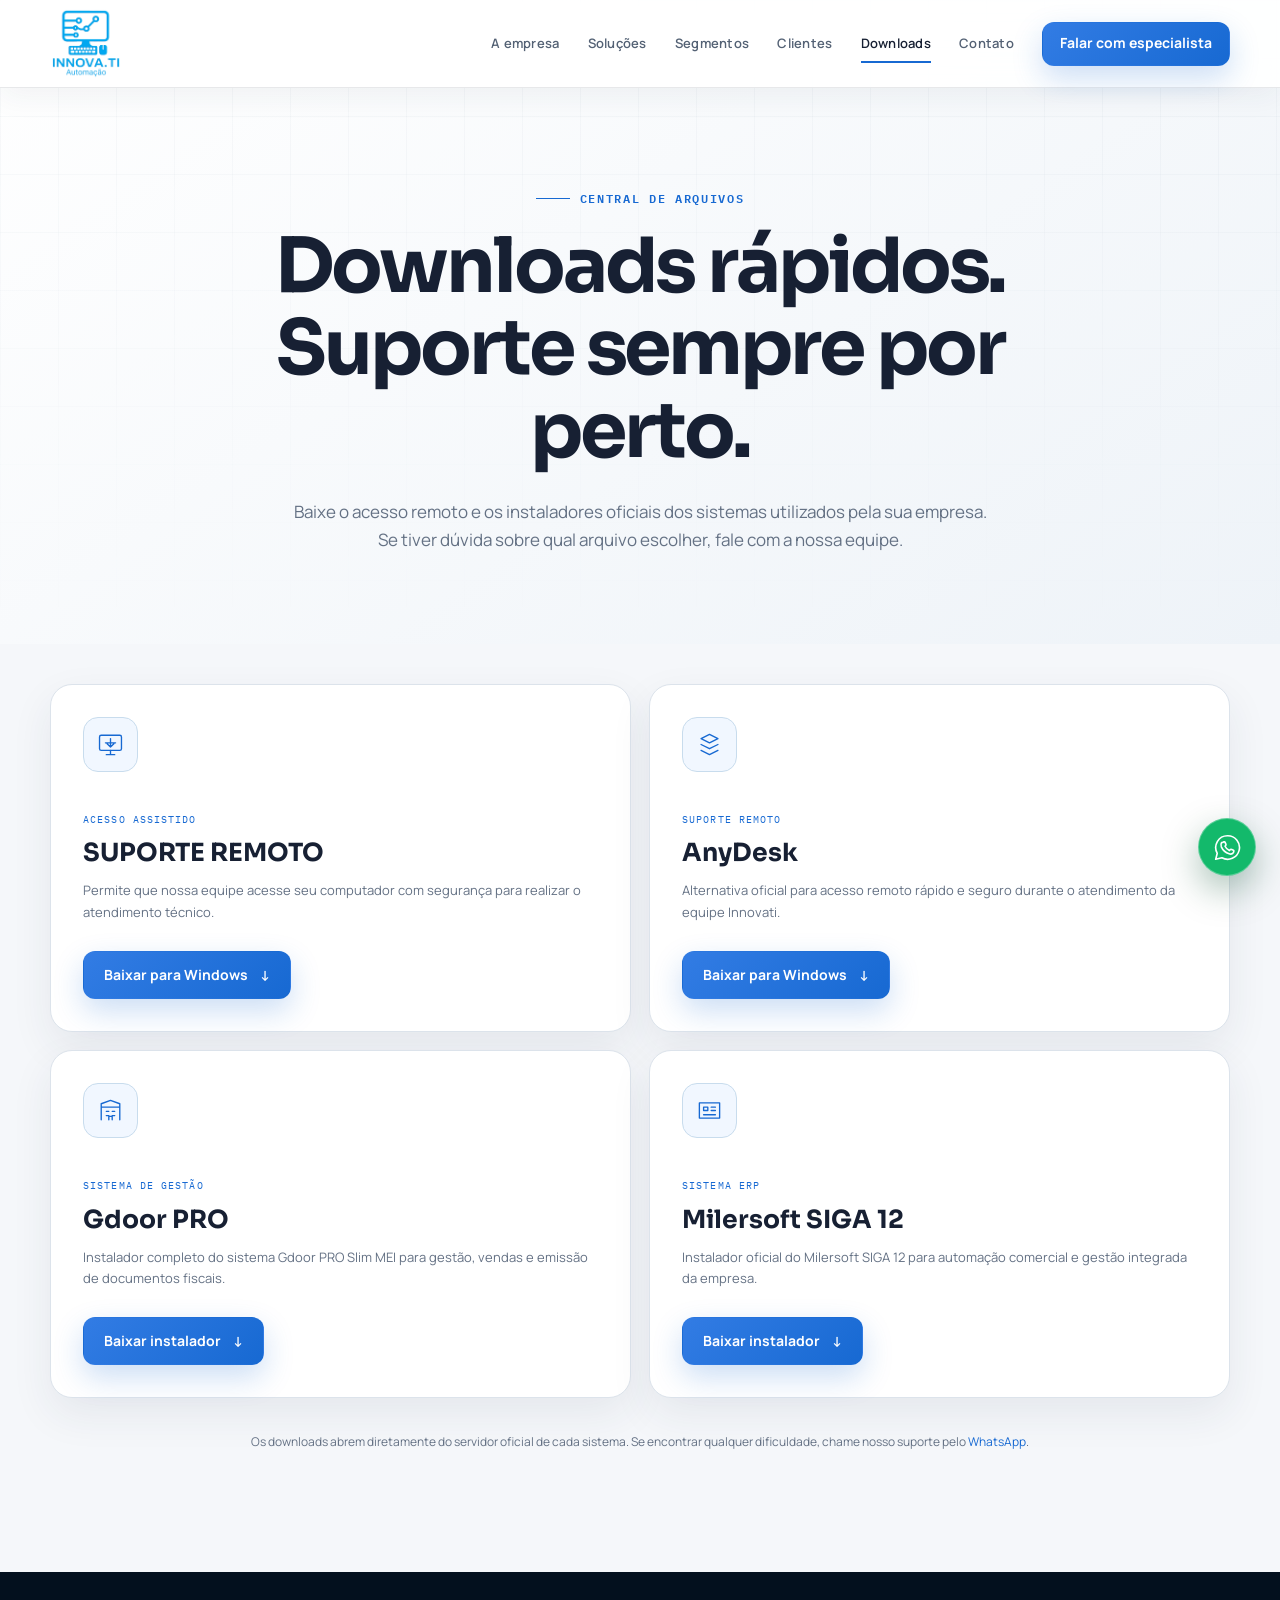
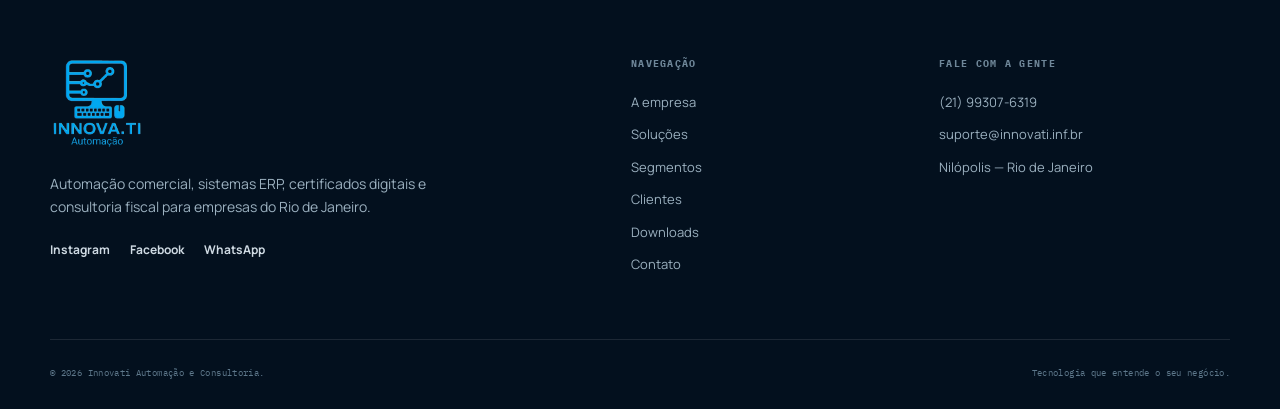
==== commit aadb5264: "Clareia identidade visual e atualiza downloads" ====
--- a/downloads.html
+++ b/downloads.html
@@ -3,12 +3,12 @@
 <head>
   <meta charset="utf-8">
   <meta name="viewport" content="width=device-width, initial-scale=1">
-  <meta name="theme-color" content="#061426">
+  <meta name="theme-color" content="#ffffff">
   <meta name="description" content="Central de downloads da Innovati Automação: suporte remoto e instaladores oficiais dos sistemas utilizados pelos clientes.">
   <title>Downloads | Innovati Automação</title>
   <link rel="preconnect" href="https://fonts.googleapis.com">
   <link rel="preconnect" href="https://fonts.gstatic.com" crossorigin>
-  <link href="https://fonts.googleapis.com/css2?family=IBM+Plex+Mono:wght@400;500;600&family=Manrope:wght@400;500;600;700&family=Syne:wght@600;700;800&display=swap" rel="stylesheet">
+  <link href="https://fonts.googleapis.com/css2?family=IBM+Plex+Mono:wght@400;500;600&family=Manrope:wght@400;500;600;700&family=Sora:wght@600;700;800&display=swap" rel="stylesheet">
   <link rel="icon" href="assets/img/logo-innovati.png" type="image/png">
   <link rel="stylesheet" href="css/styles.css">
   <script src="js/main.js" defer></script>
@@ -46,10 +46,18 @@
         <div class="downloads-grid">
           <article class="download-card reveal">
             <div class="download-icon" aria-hidden="true"><svg viewBox="0 0 32 32"><rect x="3" y="5" width="26" height="18" rx="2"/><path d="M11 28h10M16 23v5M10 14h12M16 9v10m-4-4 4 4 4-4"/></svg></div>
-            <span class="download-type">Suporte remoto</span>
-            <h2>HopToDesk</h2>
+            <span class="download-type">Acesso assistido</span>
+            <h2>SUPORTE REMOTO</h2>
             <p>Permite que nossa equipe acesse seu computador com segurança para realizar o atendimento técnico.</p>
             <a class="button button-primary" href="https://dashboard.hoptodesk.com/downloads/launcher?code=GWciAKRLlGAK76GD&amp;platform=windows" target="_blank" rel="noopener">Baixar para Windows <span>↓</span></a>
+          </article>
+
+          <article class="download-card reveal">
+            <div class="download-icon" aria-hidden="true"><svg viewBox="0 0 32 32"><path d="M6 9l10-5 10 5-10 5L6 9z"/><path d="M6 16l10 5 10-5M6 23l10 5 10-5"/></svg></div>
+            <span class="download-type">Suporte remoto</span>
+            <h2>AnyDesk</h2>
+            <p>Alternativa oficial para acesso remoto rápido e seguro durante o atendimento da equipe Innovati.</p>
+            <a class="button button-primary" href="https://anydesk.com/pt/downloads/thank-you?dv=win_exe" target="_blank" rel="noopener">Baixar para Windows <span>↓</span></a>
           </article>
 
           <article class="download-card reveal">
--- a/css/styles.css
+++ b/css/styles.css
@@ -1,23 +1,23 @@
 :root {
-  --ink: #061426;
-  --ink-soft: #0b2037;
-  --ink-elevated: #102941;
-  --paper: #f7fbfe;
-  --mist: #eaf3f8;
-  --line: #cbdbe5;
-  --line-dark: rgba(163, 204, 229, .18);
-  --text: #0a192c;
-  --muted: #5d7082;
+  --ink: #172033;
+  --ink-soft: #22324a;
+  --ink-elevated: #2d405c;
+  --paper: #ffffff;
+  --mist: #f1f4f8;
+  --line: #dce3eb;
+  --line-dark: rgba(122, 144, 166, .24);
+  --text: #172033;
+  --muted: #647184;
   --muted-dark: #a7bbca;
-  --cyan: #00adef;
-  --cyan-bright: #4de4f2;
-  --mint: #34e2a7;
+  --cyan: #1769d2;
+  --cyan-bright: #2e7de1;
+  --mint: #21a875;
   --coral: #ff725e;
   --white: #fff;
-  --font-display: "Syne", system-ui, sans-serif;
+  --font-display: "Sora", system-ui, sans-serif;
   --font-body: "Manrope", system-ui, sans-serif;
   --font-mono: "IBM Plex Mono", monospace;
-  --shadow: 0 26px 80px rgba(2, 22, 40, .14);
+  --shadow: 0 22px 64px rgba(41, 60, 82, .12);
   --radius-sm: 12px;
   --radius: 22px;
   --radius-lg: 34px;
@@ -212,6 +212,10 @@
 .hero-orb-two { width: 380px; height: 380px; left: -180px; bottom: 0; background: radial-gradient(circle, rgba(52,226,167,.1), transparent 70%); }
 .hero-layout { position: relative; display: grid; grid-template-columns: minmax(0, 1.03fr) minmax(440px, .97fr); align-items: center; gap: 68px; }
 .hero-copy { max-width: 650px; }
+.hero-slides { min-height: 430px; }
+.hero-slide { animation: hero-slide-in .55s cubic-bezier(.2,.7,.2,1) both; }
+.hero-slide[hidden] { display: none; }
+.hero-kicker { display: inline-block; margin-bottom: 16px; color: #78a4b8; font-family: var(--font-mono); font-size: 10px; font-weight: 600; letter-spacing: .14em; text-transform: uppercase; }
 .status-pill {
   width: fit-content;
   display: flex;
@@ -239,12 +243,41 @@
   letter-spacing: -.055em;
 }
 .hero h1 span { display: block; color: var(--cyan-bright); }
-.hero-copy > p { max-width: 620px; margin: 30px 0 0; color: #b9cbd8; font-size: clamp(17px, 1.45vw, 20px); line-height: 1.7; }
+.hero-slide > p { max-width: 620px; margin: 30px 0 0; color: #b9cbd8; font-size: clamp(17px, 1.45vw, 20px); line-height: 1.7; }
 .hero-actions { display: flex; flex-wrap: wrap; gap: 13px; margin-top: 36px; }
+.hero-pagination { display: flex; gap: 9px; margin-top: 8px; }
+.hero-pagination button { position: relative; width: 54px; height: 32px; padding: 0; border: 0; border-bottom: 2px solid rgba(255,255,255,.18); color: #6f899a; background: transparent; font-family: var(--font-mono); font-size: 9px; text-align: left; cursor: pointer; transition: color .25s ease, border-color .25s ease; }
+.hero-pagination button::after { content: ""; position: absolute; right: 0; bottom: -2px; left: 0; height: 2px; background: var(--cyan-bright); transform: scaleX(0); transform-origin: left; }
+.hero-pagination button.is-active { color: var(--white); border-color: transparent; }
+.hero-pagination button.is-active::after { animation: hero-progress 7s linear both; }
+.hero-pagination button span { pointer-events: none; }
 .hero-proof { display: flex; gap: 32px; margin: 44px 0 0; padding: 26px 0 0; border-top: 1px solid var(--line-dark); list-style: none; }
 .hero-proof li { display: grid; gap: 2px; }
 .hero-proof strong { color: var(--white); font-size: 14px; }
 .hero-proof span { color: #7994a8; font-size: 12px; }
+
+.hero-media {
+  position: relative;
+  min-height: 610px;
+  border: 1px solid rgba(77,228,242,.24);
+  border-radius: 30px;
+  background: var(--ink-soft);
+  box-shadow: 0 40px 110px rgba(0,0,0,.32);
+  overflow: hidden;
+  isolation: isolate;
+}
+.hero-media::before { content: ""; position: absolute; z-index: 2; inset: 0; pointer-events: none; background: linear-gradient(90deg, rgba(3,16,29,.38), transparent 38%), linear-gradient(0deg, rgba(3,16,29,.48), transparent 45%); }
+.hero-media::after { content: ""; position: absolute; z-index: 3; inset: 16px; border: 1px solid rgba(255,255,255,.12); border-radius: 20px; pointer-events: none; }
+.hero-visual { position: absolute; z-index: 1; inset: 0; margin: 0; animation: hero-photo-in .8s cubic-bezier(.2,.7,.2,1) both; }
+.hero-visual[hidden] { display: none; }
+.hero-visual img { width: 100%; height: 100%; object-fit: cover; object-position: 61% center; filter: saturate(.88) contrast(1.04); }
+.hero-visual:nth-child(2) img { object-position: 58% center; }
+.hero-visual:nth-child(3) img { object-position: 62% center; }
+.hero-visual figcaption { position: absolute; z-index: 4; right: 34px; bottom: 34px; left: 34px; display: grid; gap: 5px; padding: 17px 19px; border: 1px solid rgba(255,255,255,.18); border-radius: 15px; background: rgba(4,18,31,.68); backdrop-filter: blur(14px); }
+.hero-visual figcaption span { color: var(--cyan-bright); font-family: var(--font-mono); font-size: 9px; font-weight: 600; letter-spacing: .13em; text-transform: uppercase; }
+.hero-visual figcaption strong { color: var(--white); font-size: 14px; }
+.hero-media-label { position: absolute; z-index: 5; top: 34px; left: 34px; display: flex; align-items: center; gap: 9px; padding: 9px 11px; border: 1px solid rgba(255,255,255,.16); border-radius: 999px; color: #d5e7ef; background: rgba(4,18,31,.55); backdrop-filter: blur(12px); font-family: var(--font-mono); font-size: 8px; letter-spacing: .12em; }
+.hero-media-label i { width: 7px; height: 7px; border-radius: 50%; background: var(--mint); box-shadow: 0 0 12px var(--mint); }
 
 .system-visual {
   position: relative;
@@ -281,6 +314,19 @@
 .system-core strong { font-size: 16px; }
 .system-core small { color: #7da0b5; font-family: var(--font-mono); font-size: 9px; text-transform: uppercase; }
 
+.trust-strip { position: relative; z-index: 3; color: var(--white); background: var(--ink-soft); border-top: 1px solid var(--line-dark); border-bottom: 1px solid var(--line-dark); }
+.trust-grid { min-height: 132px; display: grid; grid-template-columns: 1.35fr repeat(3, 1fr); }
+.trust-grid > * { display: flex; align-items: center; padding: 28px 25px; border-right: 1px solid var(--line-dark); }
+.trust-grid > *:last-child { border-right: 0; }
+.trust-intro { flex-direction: column; align-items: flex-start; justify-content: center; gap: 6px; padding-left: 0; }
+.trust-intro span { color: var(--cyan-bright); font-family: var(--font-mono); font-size: 9px; font-weight: 600; letter-spacing: .13em; text-transform: uppercase; }
+.trust-intro strong { max-width: 280px; font-family: var(--font-display); font-size: 19px; line-height: 1.25; }
+.trust-grid article { gap: 14px; }
+.trust-grid article i { color: var(--cyan-bright); font-family: var(--font-mono); font-size: 10px; font-style: normal; }
+.trust-grid article div { display: grid; gap: 3px; }
+.trust-grid article strong { font-size: 13px; }
+.trust-grid article span { color: #7893a6; font-size: 11px; line-height: 1.4; }
+
 @keyframes route-flow { to { stroke-dashoffset: -34; } }
 @keyframes core-pulse { 0% { opacity: .8; transform: scale(.84); } 75%, 100% { opacity: 0; transform: scale(1.1); } }
 @keyframes screen-scan { 0%, 20% { transform: translateX(-120%); } 70%, 100% { transform: translateX(120%); } }
@@ -361,6 +407,34 @@
 .segment-cloud li:hover { color: var(--ink); border-color: var(--cyan); background: #e8faff; transform: translateY(-2px); }
 .segment-cloud i { color: #3692af; font-family: var(--font-mono); font-size: 10px; font-style: normal; }
 
+.insights { overflow: hidden; }
+.insights::before { content: "INSIGHTS"; position: absolute; right: -35px; top: 28px; color: rgba(6,20,38,.032); font-family: var(--font-display); font-size: clamp(100px, 16vw, 230px); font-weight: 800; letter-spacing: -.07em; pointer-events: none; }
+.insights .container { position: relative; }
+.insight-grid { display: grid; grid-template-columns: 1.15fr 1fr 1fr; gap: 18px; }
+.insight-card { min-width: 0; border: 1px solid var(--line); border-radius: var(--radius); background: var(--white); overflow: hidden; transition: transform .3s ease, border-color .3s ease, box-shadow .3s ease; }
+.insight-card:hover { border-color: rgba(0,173,239,.5); box-shadow: 0 24px 60px rgba(2,32,51,.1); transform: translateY(-5px); }
+.insight-visual { position: relative; height: 220px; display: flex; flex-direction: column; justify-content: space-between; padding: 24px; color: var(--white); background: linear-gradient(135deg, #07182b, #0e5570); overflow: hidden; }
+.insight-visual::before, .insight-visual::after { content: ""; position: absolute; border: 1px solid rgba(77,228,242,.22); border-radius: 50%; }
+.insight-visual::before { width: 240px; height: 240px; right: -75px; top: -80px; }
+.insight-visual::after { width: 145px; height: 145px; right: -18px; top: -15px; }
+.insight-visual > * { position: relative; z-index: 1; }
+.insight-visual span { font-family: var(--font-mono); font-size: 9px; letter-spacing: .14em; }
+.insight-visual strong { font-family: var(--font-display); font-size: clamp(43px, 4vw, 60px); line-height: .9; letter-spacing: -.05em; }
+.insight-visual i { position: absolute; right: 30px; bottom: 30px; width: 11px; height: 11px; border-radius: 50%; background: var(--mint); box-shadow: 0 0 18px var(--mint); }
+.insight-fiscal { background: linear-gradient(135deg, #09273b, #007ca2); }
+.insight-certificate { color: var(--ink); background: linear-gradient(135deg, #5ee5ee, #d3fff1); }
+.insight-certificate::before, .insight-certificate::after { border-color: rgba(6,20,38,.16); }
+.insight-body { min-height: 325px; display: flex; flex-direction: column; align-items: flex-start; padding: 28px; }
+.insight-type { color: #2385a5; font-family: var(--font-mono); font-size: 9px; font-weight: 600; letter-spacing: .12em; text-transform: uppercase; }
+.insight-body h3 { margin: 12px 0 0; font-family: var(--font-display); font-size: 23px; line-height: 1.18; }
+.insight-body p { margin: 16px 0 26px; color: var(--muted); font-size: 14px; }
+.insight-body button { width: 100%; display: flex; align-items: center; justify-content: space-between; margin-top: auto; padding: 18px 0 0; border: 0; border-top: 1px solid var(--line); color: #087fa8; background: transparent; font-size: 12px; font-weight: 700; cursor: pointer; }
+.insight-body button b { font-size: 16px; }
+.insight-note { display: grid; grid-template-columns: auto 1fr auto; align-items: center; gap: 24px; margin-top: 22px; padding: 22px 26px; border: 1px solid var(--line); border-radius: 15px; background: rgba(255,255,255,.58); }
+.insight-note span { color: #2385a5; font-family: var(--font-mono); font-size: 9px; font-weight: 600; letter-spacing: .12em; }
+.insight-note p { margin: 0; color: var(--muted); font-size: 13px; }
+.insight-note a { color: #087fa8; font-size: 12px; font-weight: 700; }
+
 .clients { padding-bottom: 105px; overflow: hidden; }
 .clients .section-heading { margin-bottom: 58px; }
 .logo-marquee { position: relative; overflow: hidden; }
@@ -411,6 +485,7 @@
 .dialog-intro h2 { max-width: 580px; margin: 14px 0 0; font-family: var(--font-display); font-size: clamp(30px, 4vw, 43px); line-height: 1.08; letter-spacing: -.04em; }
 .dialog-intro p { max-width: 600px; margin: 18px 0 0; color: var(--muted-dark); font-size: 14px; }
 .lead-form { display: grid; gap: 18px; margin-top: 32px; }
+.request-context { margin: 0; padding: 12px 14px; border: 1px solid rgba(77,228,242,.2); border-radius: 10px; color: #cbe7ef; background: rgba(77,228,242,.07); font-size: 12px; }
 .form-grid { display: grid; grid-template-columns: repeat(2, 1fr); gap: 16px; }
 .field { display: grid; gap: 8px; }
 .field > span { color: #b9cedb; font-size: 11px; font-weight: 700; }
@@ -430,6 +505,10 @@
 
 .reveal { opacity: 0; transform: translateY(28px); transition: opacity .75s ease, transform .75s cubic-bezier(.2,.7,.2,1); }
 .reveal.is-visible { opacity: 1; transform: translateY(0); }
+
+@keyframes hero-slide-in { from { opacity: 0; transform: translateY(14px); } to { opacity: 1; transform: translateY(0); } }
+@keyframes hero-photo-in { from { opacity: 0; transform: scale(1.035); } to { opacity: 1; transform: scale(1); } }
+@keyframes hero-progress { from { transform: scaleX(0); } to { transform: scaleX(1); } }
 
 /* Downloads */
 .downloads-page { min-height: 100vh; color: var(--white); background: var(--ink); }
@@ -455,10 +534,19 @@
   .header-cta { display: none; }
   .hero-layout { grid-template-columns: 1fr; }
   .hero-copy { max-width: 770px; }
+  .hero-media { width: min(100%, 720px); min-height: 620px; margin-inline: auto; }
   .system-visual { width: min(100%, 600px); margin-inline: auto; transform: none; }
   .hero { padding-bottom: 120px; }
+  .trust-grid { grid-template-columns: repeat(2, 1fr); }
+  .trust-grid > * { border-bottom: 1px solid var(--line-dark); }
+  .trust-grid > *:nth-child(2n) { border-right: 0; }
+  .trust-grid > *:nth-last-child(-n+2) { border-bottom: 0; }
+  .trust-intro { padding-left: 25px; }
   .company-layout { gap: 60px; }
   .process-track { grid-template-columns: repeat(2, 1fr); row-gap: 46px; }
+  .insight-grid { grid-template-columns: repeat(2, 1fr); }
+  .insight-featured { grid-column: 1 / -1; display: grid; grid-template-columns: .85fr 1.15fr; }
+  .insight-featured .insight-visual { height: auto; min-height: 320px; }
   .downloads-grid { grid-template-columns: repeat(2, 1fr); }
 }
 
@@ -490,8 +578,15 @@
   .hero { min-height: auto; padding: 136px 0 86px; }
   .hero-layout { gap: 62px; }
   .hero h1 { font-size: clamp(46px, 12vw, 72px); }
+  .hero-slides { min-height: 445px; }
   .hero-proof { gap: 22px; }
+  .hero-media { min-height: 540px; }
   .system-map { min-height: 400px; }
+  .trust-grid { grid-template-columns: 1fr; }
+  .trust-grid > * { min-height: 104px; padding: 24px 15px; border-right: 0; border-bottom: 1px solid var(--line-dark); }
+  .trust-grid > *:nth-last-child(-n+2) { border-bottom: 1px solid var(--line-dark); }
+  .trust-grid > *:last-child { border-bottom: 0; }
+  .trust-intro { align-items: center; padding-left: 15px; text-align: center; }
   .section-heading-split { grid-template-columns: 1fr; gap: 22px; }
   .comparison { grid-template-columns: 1fr; }
   .comparison-shift { min-height: 52px; transform: rotate(90deg); }
@@ -499,6 +594,10 @@
   .company-intro { position: static; }
   .solution-grid { grid-template-columns: 1fr; }
   .solution-featured { grid-row: auto; min-height: 490px; }
+  .insight-grid { grid-template-columns: 1fr; }
+  .insight-featured { grid-column: auto; display: block; }
+  .insight-featured .insight-visual { min-height: 0; height: 220px; }
+  .insight-note { grid-template-columns: 1fr; gap: 8px; }
   .contact-panel { grid-template-columns: 1fr; gap: 55px; padding: 42px; }
   .footer-grid { grid-template-columns: 1.3fr .7fr; gap: 60px; }
   .footer-grid .footer-links:last-child { grid-column: 1 / -1; }
@@ -510,10 +609,15 @@
   .section-light, .section-mist, .section-dark { padding: 72px 0; }
   .hero { padding-top: 122px; }
   .status-pill { max-width: 100%; font-size: 9px; }
-  .hero-copy > p { font-size: 16px; }
+  .hero-slide > p { font-size: 16px; }
+  .hero-slides { min-height: 510px; }
   .hero-actions { display: grid; }
   .hero-actions .button { width: 100%; }
   .hero-proof { display: grid; grid-template-columns: 1fr 1fr; margin-top: 34px; }
+  .hero-media { min-height: 400px; border-radius: 22px; }
+  .hero-media::after { inset: 10px; border-radius: 15px; }
+  .hero-visual figcaption { right: 20px; bottom: 20px; left: 20px; padding: 14px 15px; }
+  .hero-media-label { top: 20px; left: 20px; }
   .system-visual { border-radius: 20px; }
   .system-topbar, .system-footer { padding-inline: 13px; font-size: 7px; }
   .system-map { min-height: 355px; }
@@ -561,3 +665,109 @@
   .logo-marquee { overflow-x: auto; }
   .logo-track { animation: none; }
 }
+
+/* Corporate light theme */
+.section-dark { color: var(--text); background: #f4f7fa; }
+
+.site-header {
+  color: var(--text);
+  border-bottom-color: rgba(23,32,51,.1);
+  background: rgba(255,255,255,.9);
+  box-shadow: 0 8px 30px rgba(28,43,61,.06);
+}
+.site-header.is-scrolled { background: rgba(255,255,255,.97); box-shadow: 0 10px 34px rgba(28,43,61,.1); }
+.main-nav a { color: #536174; }
+.main-nav a:hover, .main-nav a[aria-current="page"] { color: var(--text); }
+.main-nav a::after { background: var(--cyan); }
+.menu-toggle { color: var(--text); border-color: var(--line); background: #f8fafc; }
+
+.button-primary { color: var(--white); background: linear-gradient(135deg, #327ce4, #1769d2); box-shadow: 0 12px 30px rgba(23,105,210,.22); }
+.button-primary:hover { box-shadow: 0 15px 34px rgba(23,105,210,.3); }
+.button-ghost { color: var(--text); border-color: #cfd8e2; background: rgba(255,255,255,.72); }
+.button-ghost:hover { border-color: var(--cyan); background: #f2f7ff; }
+
+.hero { color: var(--text); background: linear-gradient(145deg, #ffffff 0%, #f3f6fa 72%, #eaf1f8 100%); }
+.hero-grid { opacity: .62; background-image: linear-gradient(rgba(107,130,153,.1) 1px, transparent 1px), linear-gradient(90deg, rgba(107,130,153,.1) 1px, transparent 1px); }
+.hero-orb-one { background: radial-gradient(circle, rgba(46,125,225,.12), transparent 68%); }
+.hero-orb-two { background: radial-gradient(circle, rgba(33,168,117,.08), transparent 70%); }
+.status-pill { color: #34536f; border-color: #cfdae5; background: rgba(255,255,255,.82); }
+.status-pill i { background: var(--mint); box-shadow: 0 0 12px rgba(33,168,117,.42); }
+.hero-kicker { color: #50708e; }
+.hero h1 { color: var(--text); }
+.hero h1 span { color: var(--cyan); }
+.hero-slide > p { color: var(--muted); }
+.hero-pagination button { color: #8090a2; border-bottom-color: #ccd6e0; }
+.hero-pagination button.is-active { color: var(--text); }
+.hero-pagination button::after { background: var(--cyan); }
+.hero-proof { border-top-color: var(--line); }
+.hero-proof strong { color: var(--text); }
+.hero-proof span { color: #718093; }
+.hero-media { border-color: #cfdae5; box-shadow: 0 28px 72px rgba(37,55,76,.18); }
+
+.trust-strip { color: var(--text); background: #ffffff; border-color: var(--line); box-shadow: 0 12px 36px rgba(37,55,76,.05); }
+.trust-grid > * { border-color: var(--line); }
+.trust-intro span, .trust-grid article i { color: var(--cyan); }
+.trust-grid article span { color: var(--muted); }
+
+.eyebrow-dark, .section-heading-dark .eyebrow { color: var(--cyan); }
+.section-heading-dark p { color: var(--muted); }
+.company { background: #ffffff; }
+.company::before { color: rgba(23,105,210,.035); }
+.company-tagline { color: var(--muted); border-left-color: var(--cyan); }
+.company-tagline span { color: var(--cyan); }
+.company-story > p { color: var(--muted); }
+.company-story .story-lead { color: var(--text); }
+.company-values { border-top-color: var(--line); }
+.company-values article { border-bottom-color: var(--line); }
+.company-values article > span { color: var(--cyan); }
+.company-values small { color: #758397; }
+
+.solution-featured { color: var(--text); border-color: #c9dcee; background: linear-gradient(145deg, #eaf4ff, #f7fbff); }
+.solution-featured .solution-icon { color: var(--cyan); border-color: #bfd6ec; background: #ffffff; }
+.solution-featured p { color: var(--muted); }
+.solution-card > a { color: var(--cyan); border-top-color: #cbd8e4; }
+
+.clients { background: #f3f6f9; }
+.clients .section-heading h2 { color: var(--text); }
+.logo-marquee::before { background: linear-gradient(90deg, #f3f6f9, transparent); }
+.logo-marquee::after { background: linear-gradient(-90deg, #f3f6f9, transparent); }
+.client-logo { border-color: #d8e0e8; background: #ffffff; box-shadow: 0 12px 30px rgba(37,55,76,.07); }
+.client-logo:hover { border-color: #9fc3e8; background: #f8fbff; }
+.client-logo img { filter: grayscale(1); opacity: .68; }
+.client-logo:hover img { filter: none; opacity: 1; }
+.client-logo span, .client-note { color: #718093; }
+
+.contact-dialog { color: var(--text); border-color: #d5dee8; background: #ffffff; box-shadow: 0 42px 120px rgba(28,43,61,.28); }
+.contact-dialog::backdrop { background: rgba(28,43,61,.48); }
+.dialog-shell { background-color: #ffffff; background-image: linear-gradient(rgba(23,105,210,.035) 1px, transparent 1px), linear-gradient(90deg, rgba(23,105,210,.035) 1px, transparent 1px); }
+.dialog-close { color: var(--text); border-color: var(--line); background: #f4f7fa; }
+.dialog-intro p { color: var(--muted); }
+.request-context { color: #244e78; border-color: #c7dbef; background: #eff7ff; }
+.field > span { color: #526174; }
+.field input, .field select, .field textarea { color: var(--text); border-color: #d5dee8; background-color: #f7f9fc; }
+.field select option { color: var(--text); background: #ffffff; }
+.field input::placeholder, .field textarea::placeholder { color: #8795a6; }
+.field input:focus, .field select:focus, .field textarea:focus { border-color: var(--cyan); background-color: #ffffff; box-shadow: 0 0 0 3px rgba(23,105,210,.1); }
+.form-footer small { color: #718093; }
+
+.downloads-page { color: var(--text); background: #f5f7fa; }
+.downloads-hero { background: linear-gradient(145deg, #ffffff, #eef3f8); }
+.downloads-hero::before { opacity: .55; background-image: linear-gradient(rgba(107,130,153,.1) 1px, transparent 1px), linear-gradient(90deg, rgba(107,130,153,.1) 1px, transparent 1px); }
+.downloads-hero p { color: var(--muted); }
+.downloads-grid { grid-template-columns: repeat(2, 1fr); }
+.download-card { color: var(--text); border-color: var(--line); background: #ffffff; box-shadow: 0 16px 42px rgba(37,55,76,.08); }
+.download-card:hover { border-color: #9fc3e8; box-shadow: 0 22px 52px rgba(37,55,76,.12); }
+.download-card .download-icon { color: var(--cyan); border-color: #c8dced; background: #f1f7ff; }
+.download-card .download-type { color: var(--cyan); }
+.download-card p, .downloads-note { color: var(--muted); }
+.downloads-note a { color: var(--cyan); }
+
+@media (max-width: 820px) {
+  .main-nav { background: rgba(255,255,255,.985); }
+  .main-nav a { color: var(--text); border-bottom-color: var(--line); }
+  .main-nav a::after { color: var(--cyan); }
+}
+
+@media (max-width: 560px) {
+  .downloads-grid { grid-template-columns: 1fr; }
+}
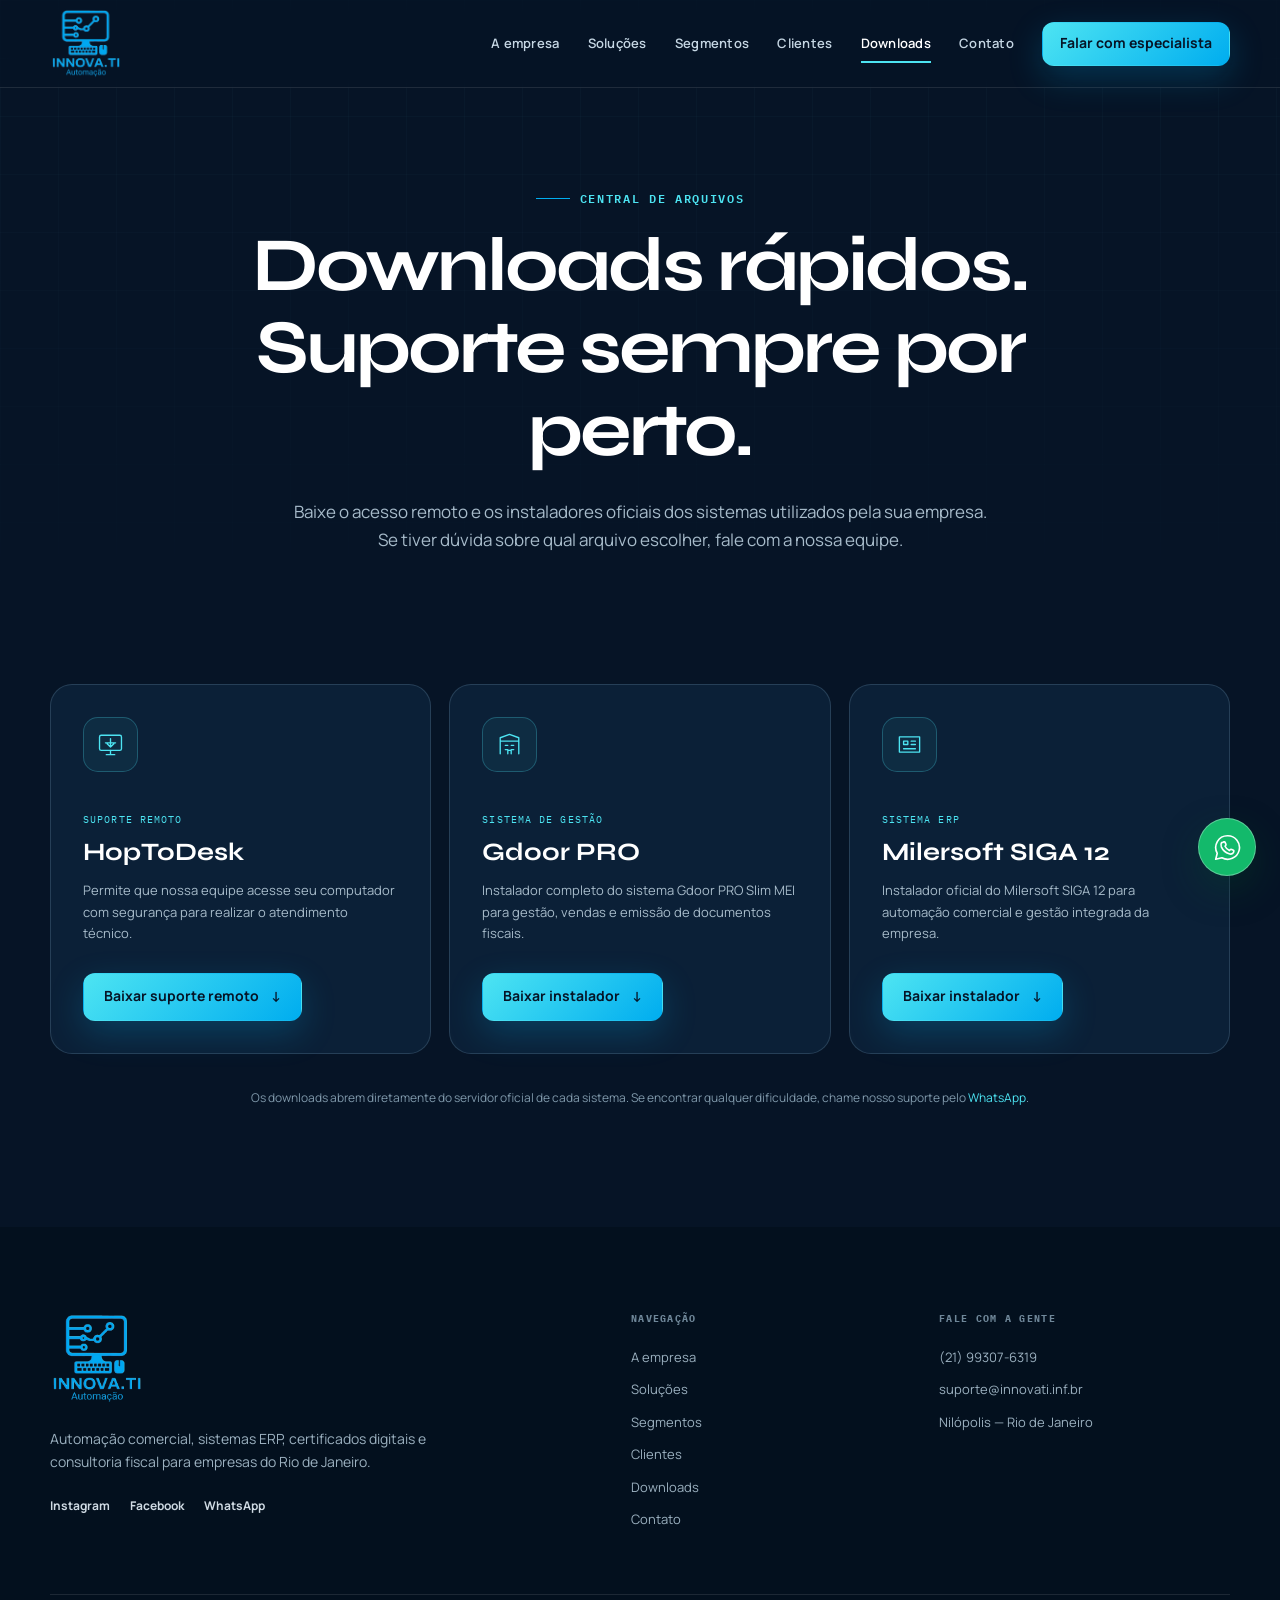
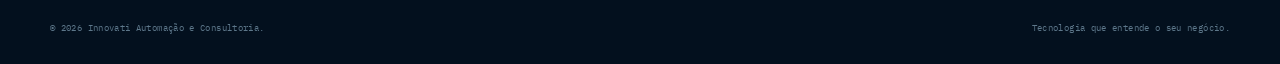
==== commit efbd6a0c: "Atualizando a pasta Downloads adicionando versões Win, Mac, Linux e APK" ====
--- a/downloads.html
+++ b/downloads.html
@@ -3,12 +3,12 @@
 <head>
   <meta charset="utf-8">
   <meta name="viewport" content="width=device-width, initial-scale=1">
-  <meta name="theme-color" content="#ffffff">
+  <meta name="theme-color" content="#061426">
   <meta name="description" content="Central de downloads da Innovati Automação: suporte remoto e instaladores oficiais dos sistemas utilizados pelos clientes.">
   <title>Downloads | Innovati Automação</title>
   <link rel="preconnect" href="https://fonts.googleapis.com">
   <link rel="preconnect" href="https://fonts.gstatic.com" crossorigin>
-  <link href="https://fonts.googleapis.com/css2?family=IBM+Plex+Mono:wght@400;500;600&family=Manrope:wght@400;500;600;700&family=Sora:wght@600;700;800&display=swap" rel="stylesheet">
+  <link href="https://fonts.googleapis.com/css2?family=IBM+Plex+Mono:wght@400;500;600&family=Manrope:wght@400;500;600;700&family=Syne:wght@600;700;800&display=swap" rel="stylesheet">
   <link rel="icon" href="assets/img/logo-innovati.png" type="image/png">
   <link rel="stylesheet" href="css/styles.css">
   <script src="js/main.js" defer></script>
@@ -46,18 +46,10 @@
         <div class="downloads-grid">
           <article class="download-card reveal">
             <div class="download-icon" aria-hidden="true"><svg viewBox="0 0 32 32"><rect x="3" y="5" width="26" height="18" rx="2"/><path d="M11 28h10M16 23v5M10 14h12M16 9v10m-4-4 4 4 4-4"/></svg></div>
-            <span class="download-type">Acesso assistido</span>
-            <h2>SUPORTE REMOTO</h2>
+            <span class="download-type">Suporte remoto</span>
+            <h2>HopToDesk</h2>
             <p>Permite que nossa equipe acesse seu computador com segurança para realizar o atendimento técnico.</p>
-            <a class="button button-primary" href="https://dashboard.hoptodesk.com/downloads/launcher?code=GWciAKRLlGAK76GD&amp;platform=windows" target="_blank" rel="noopener">Baixar para Windows <span>↓</span></a>
-          </article>
-
-          <article class="download-card reveal">
-            <div class="download-icon" aria-hidden="true"><svg viewBox="0 0 32 32"><path d="M6 9l10-5 10 5-10 5L6 9z"/><path d="M6 16l10 5 10-5M6 23l10 5 10-5"/></svg></div>
-            <span class="download-type">Suporte remoto</span>
-            <h2>AnyDesk</h2>
-            <p>Alternativa oficial para acesso remoto rápido e seguro durante o atendimento da equipe Innovati.</p>
-            <a class="button button-primary" href="https://anydesk.com/pt/downloads/thank-you?dv=win_exe" target="_blank" rel="noopener">Baixar para Windows <span>↓</span></a>
+            <button class="button button-primary" type="button" data-open-remote-download>Baixar suporte remoto <span>↓</span></button>
           </article>
 
           <article class="download-card reveal">
@@ -94,6 +86,29 @@
     <div class="container footer-bottom"><span>© 2026 Innovati Automação e Consultoria.</span><span>Tecnologia que entende o seu negócio.</span></div>
   </footer>
 
+  <dialog class="download-dialog" data-remote-download-dialog aria-labelledby="remote-download-title">
+    <div class="download-dialog-shell">
+      <button class="dialog-close" type="button" aria-label="Fechar seleção de download" data-close-remote-download>×</button>
+      <span class="eyebrow">Suporte remoto</span>
+      <h2 id="remote-download-title">Qual versão deseja baixar?</h2>
+      <p>Selecione o sistema operacional do seu dispositivo para baixar o instalador correto.</p>
+      <div class="platform-downloads">
+        <a class="platform-download" href="https://dashboard.hoptodesk.com/downloads/custom-builds/2763/suporteremoto.exe" download>
+          <strong>Windows</strong><span>Arquivo .exe</span><b aria-hidden="true">↓</b>
+        </a>
+        <a class="platform-download" href="https://dashboard.hoptodesk.com/downloads/custom-builds/2763/suporteremoto.dmg" download>
+          <strong>macOS</strong><span>Arquivo .dmg</span><b aria-hidden="true">↓</b>
+        </a>
+        <a class="platform-download" href="https://dashboard.hoptodesk.com/downloads/custom-builds/2763/suporteremoto.deb" download>
+          <strong>Linux</strong><span>Arquivo .deb</span><b aria-hidden="true">↓</b>
+        </a>
+        <a class="platform-download" href="https://dashboard.hoptodesk.com/downloads/custom-builds/2763/suporteremoto.apk" download>
+          <strong>Android</strong><span>Arquivo .apk</span><b aria-hidden="true">↓</b>
+        </a>
+      </div>
+    </div>
+  </dialog>
+
   <dialog class="contact-dialog" data-contact-dialog aria-labelledby="dialog-title">
     <div class="dialog-shell">
       <button class="dialog-close" type="button" aria-label="Fechar formulário" data-close-contact>×</button>
--- a/css/styles.css
+++ b/css/styles.css
@@ -1,23 +1,23 @@
 :root {
-  --ink: #172033;
-  --ink-soft: #22324a;
-  --ink-elevated: #2d405c;
-  --paper: #ffffff;
-  --mist: #f1f4f8;
-  --line: #dce3eb;
-  --line-dark: rgba(122, 144, 166, .24);
-  --text: #172033;
-  --muted: #647184;
+  --ink: #061426;
+  --ink-soft: #0b2037;
+  --ink-elevated: #102941;
+  --paper: #f7fbfe;
+  --mist: #eaf3f8;
+  --line: #cbdbe5;
+  --line-dark: rgba(163, 204, 229, .18);
+  --text: #0a192c;
+  --muted: #5d7082;
   --muted-dark: #a7bbca;
-  --cyan: #1769d2;
-  --cyan-bright: #2e7de1;
-  --mint: #21a875;
+  --cyan: #00adef;
+  --cyan-bright: #4de4f2;
+  --mint: #34e2a7;
   --coral: #ff725e;
   --white: #fff;
-  --font-display: "Sora", system-ui, sans-serif;
+  --font-display: "Syne", system-ui, sans-serif;
   --font-body: "Manrope", system-ui, sans-serif;
   --font-mono: "IBM Plex Mono", monospace;
-  --shadow: 0 22px 64px rgba(41, 60, 82, .12);
+  --shadow: 0 26px 80px rgba(2, 22, 40, .14);
   --radius-sm: 12px;
   --radius: 22px;
   --radius-lg: 34px;
@@ -212,10 +212,6 @@
 .hero-orb-two { width: 380px; height: 380px; left: -180px; bottom: 0; background: radial-gradient(circle, rgba(52,226,167,.1), transparent 70%); }
 .hero-layout { position: relative; display: grid; grid-template-columns: minmax(0, 1.03fr) minmax(440px, .97fr); align-items: center; gap: 68px; }
 .hero-copy { max-width: 650px; }
-.hero-slides { min-height: 430px; }
-.hero-slide { animation: hero-slide-in .55s cubic-bezier(.2,.7,.2,1) both; }
-.hero-slide[hidden] { display: none; }
-.hero-kicker { display: inline-block; margin-bottom: 16px; color: #78a4b8; font-family: var(--font-mono); font-size: 10px; font-weight: 600; letter-spacing: .14em; text-transform: uppercase; }
 .status-pill {
   width: fit-content;
   display: flex;
@@ -243,41 +239,12 @@
   letter-spacing: -.055em;
 }
 .hero h1 span { display: block; color: var(--cyan-bright); }
-.hero-slide > p { max-width: 620px; margin: 30px 0 0; color: #b9cbd8; font-size: clamp(17px, 1.45vw, 20px); line-height: 1.7; }
+.hero-copy > p { max-width: 620px; margin: 30px 0 0; color: #b9cbd8; font-size: clamp(17px, 1.45vw, 20px); line-height: 1.7; }
 .hero-actions { display: flex; flex-wrap: wrap; gap: 13px; margin-top: 36px; }
-.hero-pagination { display: flex; gap: 9px; margin-top: 8px; }
-.hero-pagination button { position: relative; width: 54px; height: 32px; padding: 0; border: 0; border-bottom: 2px solid rgba(255,255,255,.18); color: #6f899a; background: transparent; font-family: var(--font-mono); font-size: 9px; text-align: left; cursor: pointer; transition: color .25s ease, border-color .25s ease; }
-.hero-pagination button::after { content: ""; position: absolute; right: 0; bottom: -2px; left: 0; height: 2px; background: var(--cyan-bright); transform: scaleX(0); transform-origin: left; }
-.hero-pagination button.is-active { color: var(--white); border-color: transparent; }
-.hero-pagination button.is-active::after { animation: hero-progress 7s linear both; }
-.hero-pagination button span { pointer-events: none; }
 .hero-proof { display: flex; gap: 32px; margin: 44px 0 0; padding: 26px 0 0; border-top: 1px solid var(--line-dark); list-style: none; }
 .hero-proof li { display: grid; gap: 2px; }
 .hero-proof strong { color: var(--white); font-size: 14px; }
 .hero-proof span { color: #7994a8; font-size: 12px; }
-
-.hero-media {
-  position: relative;
-  min-height: 610px;
-  border: 1px solid rgba(77,228,242,.24);
-  border-radius: 30px;
-  background: var(--ink-soft);
-  box-shadow: 0 40px 110px rgba(0,0,0,.32);
-  overflow: hidden;
-  isolation: isolate;
-}
-.hero-media::before { content: ""; position: absolute; z-index: 2; inset: 0; pointer-events: none; background: linear-gradient(90deg, rgba(3,16,29,.38), transparent 38%), linear-gradient(0deg, rgba(3,16,29,.48), transparent 45%); }
-.hero-media::after { content: ""; position: absolute; z-index: 3; inset: 16px; border: 1px solid rgba(255,255,255,.12); border-radius: 20px; pointer-events: none; }
-.hero-visual { position: absolute; z-index: 1; inset: 0; margin: 0; animation: hero-photo-in .8s cubic-bezier(.2,.7,.2,1) both; }
-.hero-visual[hidden] { display: none; }
-.hero-visual img { width: 100%; height: 100%; object-fit: cover; object-position: 61% center; filter: saturate(.88) contrast(1.04); }
-.hero-visual:nth-child(2) img { object-position: 58% center; }
-.hero-visual:nth-child(3) img { object-position: 62% center; }
-.hero-visual figcaption { position: absolute; z-index: 4; right: 34px; bottom: 34px; left: 34px; display: grid; gap: 5px; padding: 17px 19px; border: 1px solid rgba(255,255,255,.18); border-radius: 15px; background: rgba(4,18,31,.68); backdrop-filter: blur(14px); }
-.hero-visual figcaption span { color: var(--cyan-bright); font-family: var(--font-mono); font-size: 9px; font-weight: 600; letter-spacing: .13em; text-transform: uppercase; }
-.hero-visual figcaption strong { color: var(--white); font-size: 14px; }
-.hero-media-label { position: absolute; z-index: 5; top: 34px; left: 34px; display: flex; align-items: center; gap: 9px; padding: 9px 11px; border: 1px solid rgba(255,255,255,.16); border-radius: 999px; color: #d5e7ef; background: rgba(4,18,31,.55); backdrop-filter: blur(12px); font-family: var(--font-mono); font-size: 8px; letter-spacing: .12em; }
-.hero-media-label i { width: 7px; height: 7px; border-radius: 50%; background: var(--mint); box-shadow: 0 0 12px var(--mint); }
 
 .system-visual {
   position: relative;
@@ -314,19 +281,6 @@
 .system-core strong { font-size: 16px; }
 .system-core small { color: #7da0b5; font-family: var(--font-mono); font-size: 9px; text-transform: uppercase; }
 
-.trust-strip { position: relative; z-index: 3; color: var(--white); background: var(--ink-soft); border-top: 1px solid var(--line-dark); border-bottom: 1px solid var(--line-dark); }
-.trust-grid { min-height: 132px; display: grid; grid-template-columns: 1.35fr repeat(3, 1fr); }
-.trust-grid > * { display: flex; align-items: center; padding: 28px 25px; border-right: 1px solid var(--line-dark); }
-.trust-grid > *:last-child { border-right: 0; }
-.trust-intro { flex-direction: column; align-items: flex-start; justify-content: center; gap: 6px; padding-left: 0; }
-.trust-intro span { color: var(--cyan-bright); font-family: var(--font-mono); font-size: 9px; font-weight: 600; letter-spacing: .13em; text-transform: uppercase; }
-.trust-intro strong { max-width: 280px; font-family: var(--font-display); font-size: 19px; line-height: 1.25; }
-.trust-grid article { gap: 14px; }
-.trust-grid article i { color: var(--cyan-bright); font-family: var(--font-mono); font-size: 10px; font-style: normal; }
-.trust-grid article div { display: grid; gap: 3px; }
-.trust-grid article strong { font-size: 13px; }
-.trust-grid article span { color: #7893a6; font-size: 11px; line-height: 1.4; }
-
 @keyframes route-flow { to { stroke-dashoffset: -34; } }
 @keyframes core-pulse { 0% { opacity: .8; transform: scale(.84); } 75%, 100% { opacity: 0; transform: scale(1.1); } }
 @keyframes screen-scan { 0%, 20% { transform: translateX(-120%); } 70%, 100% { transform: translateX(120%); } }
@@ -407,34 +361,6 @@
 .segment-cloud li:hover { color: var(--ink); border-color: var(--cyan); background: #e8faff; transform: translateY(-2px); }
 .segment-cloud i { color: #3692af; font-family: var(--font-mono); font-size: 10px; font-style: normal; }
 
-.insights { overflow: hidden; }
-.insights::before { content: "INSIGHTS"; position: absolute; right: -35px; top: 28px; color: rgba(6,20,38,.032); font-family: var(--font-display); font-size: clamp(100px, 16vw, 230px); font-weight: 800; letter-spacing: -.07em; pointer-events: none; }
-.insights .container { position: relative; }
-.insight-grid { display: grid; grid-template-columns: 1.15fr 1fr 1fr; gap: 18px; }
-.insight-card { min-width: 0; border: 1px solid var(--line); border-radius: var(--radius); background: var(--white); overflow: hidden; transition: transform .3s ease, border-color .3s ease, box-shadow .3s ease; }
-.insight-card:hover { border-color: rgba(0,173,239,.5); box-shadow: 0 24px 60px rgba(2,32,51,.1); transform: translateY(-5px); }
-.insight-visual { position: relative; height: 220px; display: flex; flex-direction: column; justify-content: space-between; padding: 24px; color: var(--white); background: linear-gradient(135deg, #07182b, #0e5570); overflow: hidden; }
-.insight-visual::before, .insight-visual::after { content: ""; position: absolute; border: 1px solid rgba(77,228,242,.22); border-radius: 50%; }
-.insight-visual::before { width: 240px; height: 240px; right: -75px; top: -80px; }
-.insight-visual::after { width: 145px; height: 145px; right: -18px; top: -15px; }
-.insight-visual > * { position: relative; z-index: 1; }
-.insight-visual span { font-family: var(--font-mono); font-size: 9px; letter-spacing: .14em; }
-.insight-visual strong { font-family: var(--font-display); font-size: clamp(43px, 4vw, 60px); line-height: .9; letter-spacing: -.05em; }
-.insight-visual i { position: absolute; right: 30px; bottom: 30px; width: 11px; height: 11px; border-radius: 50%; background: var(--mint); box-shadow: 0 0 18px var(--mint); }
-.insight-fiscal { background: linear-gradient(135deg, #09273b, #007ca2); }
-.insight-certificate { color: var(--ink); background: linear-gradient(135deg, #5ee5ee, #d3fff1); }
-.insight-certificate::before, .insight-certificate::after { border-color: rgba(6,20,38,.16); }
-.insight-body { min-height: 325px; display: flex; flex-direction: column; align-items: flex-start; padding: 28px; }
-.insight-type { color: #2385a5; font-family: var(--font-mono); font-size: 9px; font-weight: 600; letter-spacing: .12em; text-transform: uppercase; }
-.insight-body h3 { margin: 12px 0 0; font-family: var(--font-display); font-size: 23px; line-height: 1.18; }
-.insight-body p { margin: 16px 0 26px; color: var(--muted); font-size: 14px; }
-.insight-body button { width: 100%; display: flex; align-items: center; justify-content: space-between; margin-top: auto; padding: 18px 0 0; border: 0; border-top: 1px solid var(--line); color: #087fa8; background: transparent; font-size: 12px; font-weight: 700; cursor: pointer; }
-.insight-body button b { font-size: 16px; }
-.insight-note { display: grid; grid-template-columns: auto 1fr auto; align-items: center; gap: 24px; margin-top: 22px; padding: 22px 26px; border: 1px solid var(--line); border-radius: 15px; background: rgba(255,255,255,.58); }
-.insight-note span { color: #2385a5; font-family: var(--font-mono); font-size: 9px; font-weight: 600; letter-spacing: .12em; }
-.insight-note p { margin: 0; color: var(--muted); font-size: 13px; }
-.insight-note a { color: #087fa8; font-size: 12px; font-weight: 700; }
-
 .clients { padding-bottom: 105px; overflow: hidden; }
 .clients .section-heading { margin-bottom: 58px; }
 .logo-marquee { position: relative; overflow: hidden; }
@@ -485,7 +411,6 @@
 .dialog-intro h2 { max-width: 580px; margin: 14px 0 0; font-family: var(--font-display); font-size: clamp(30px, 4vw, 43px); line-height: 1.08; letter-spacing: -.04em; }
 .dialog-intro p { max-width: 600px; margin: 18px 0 0; color: var(--muted-dark); font-size: 14px; }
 .lead-form { display: grid; gap: 18px; margin-top: 32px; }
-.request-context { margin: 0; padding: 12px 14px; border: 1px solid rgba(77,228,242,.2); border-radius: 10px; color: #cbe7ef; background: rgba(77,228,242,.07); font-size: 12px; }
 .form-grid { display: grid; grid-template-columns: repeat(2, 1fr); gap: 16px; }
 .field { display: grid; gap: 8px; }
 .field > span { color: #b9cedb; font-size: 11px; font-weight: 700; }
@@ -505,10 +430,6 @@
 
 .reveal { opacity: 0; transform: translateY(28px); transition: opacity .75s ease, transform .75s cubic-bezier(.2,.7,.2,1); }
 .reveal.is-visible { opacity: 1; transform: translateY(0); }
-
-@keyframes hero-slide-in { from { opacity: 0; transform: translateY(14px); } to { opacity: 1; transform: translateY(0); } }
-@keyframes hero-photo-in { from { opacity: 0; transform: scale(1.035); } to { opacity: 1; transform: scale(1); } }
-@keyframes hero-progress { from { transform: scaleX(0); } to { transform: scaleX(1); } }
 
 /* Downloads */
 .downloads-page { min-height: 100vh; color: var(--white); background: var(--ink); }
@@ -534,19 +455,10 @@
   .header-cta { display: none; }
   .hero-layout { grid-template-columns: 1fr; }
   .hero-copy { max-width: 770px; }
-  .hero-media { width: min(100%, 720px); min-height: 620px; margin-inline: auto; }
   .system-visual { width: min(100%, 600px); margin-inline: auto; transform: none; }
   .hero { padding-bottom: 120px; }
-  .trust-grid { grid-template-columns: repeat(2, 1fr); }
-  .trust-grid > * { border-bottom: 1px solid var(--line-dark); }
-  .trust-grid > *:nth-child(2n) { border-right: 0; }
-  .trust-grid > *:nth-last-child(-n+2) { border-bottom: 0; }
-  .trust-intro { padding-left: 25px; }
   .company-layout { gap: 60px; }
   .process-track { grid-template-columns: repeat(2, 1fr); row-gap: 46px; }
-  .insight-grid { grid-template-columns: repeat(2, 1fr); }
-  .insight-featured { grid-column: 1 / -1; display: grid; grid-template-columns: .85fr 1.15fr; }
-  .insight-featured .insight-visual { height: auto; min-height: 320px; }
   .downloads-grid { grid-template-columns: repeat(2, 1fr); }
 }
 
@@ -578,15 +490,8 @@
   .hero { min-height: auto; padding: 136px 0 86px; }
   .hero-layout { gap: 62px; }
   .hero h1 { font-size: clamp(46px, 12vw, 72px); }
-  .hero-slides { min-height: 445px; }
   .hero-proof { gap: 22px; }
-  .hero-media { min-height: 540px; }
   .system-map { min-height: 400px; }
-  .trust-grid { grid-template-columns: 1fr; }
-  .trust-grid > * { min-height: 104px; padding: 24px 15px; border-right: 0; border-bottom: 1px solid var(--line-dark); }
-  .trust-grid > *:nth-last-child(-n+2) { border-bottom: 1px solid var(--line-dark); }
-  .trust-grid > *:last-child { border-bottom: 0; }
-  .trust-intro { align-items: center; padding-left: 15px; text-align: center; }
   .section-heading-split { grid-template-columns: 1fr; gap: 22px; }
   .comparison { grid-template-columns: 1fr; }
   .comparison-shift { min-height: 52px; transform: rotate(90deg); }
@@ -594,10 +499,6 @@
   .company-intro { position: static; }
   .solution-grid { grid-template-columns: 1fr; }
   .solution-featured { grid-row: auto; min-height: 490px; }
-  .insight-grid { grid-template-columns: 1fr; }
-  .insight-featured { grid-column: auto; display: block; }
-  .insight-featured .insight-visual { min-height: 0; height: 220px; }
-  .insight-note { grid-template-columns: 1fr; gap: 8px; }
   .contact-panel { grid-template-columns: 1fr; gap: 55px; padding: 42px; }
   .footer-grid { grid-template-columns: 1.3fr .7fr; gap: 60px; }
   .footer-grid .footer-links:last-child { grid-column: 1 / -1; }
@@ -609,15 +510,10 @@
   .section-light, .section-mist, .section-dark { padding: 72px 0; }
   .hero { padding-top: 122px; }
   .status-pill { max-width: 100%; font-size: 9px; }
-  .hero-slide > p { font-size: 16px; }
-  .hero-slides { min-height: 510px; }
+  .hero-copy > p { font-size: 16px; }
   .hero-actions { display: grid; }
   .hero-actions .button { width: 100%; }
   .hero-proof { display: grid; grid-template-columns: 1fr 1fr; margin-top: 34px; }
-  .hero-media { min-height: 400px; border-radius: 22px; }
-  .hero-media::after { inset: 10px; border-radius: 15px; }
-  .hero-visual figcaption { right: 20px; bottom: 20px; left: 20px; padding: 14px 15px; }
-  .hero-media-label { top: 20px; left: 20px; }
   .system-visual { border-radius: 20px; }
   .system-topbar, .system-footer { padding-inline: 13px; font-size: 7px; }
   .system-map { min-height: 355px; }
@@ -666,108 +562,20 @@
   .logo-track { animation: none; }
 }
 
-/* Corporate light theme */
-.section-dark { color: var(--text); background: #f4f7fa; }
-
-.site-header {
-  color: var(--text);
-  border-bottom-color: rgba(23,32,51,.1);
-  background: rgba(255,255,255,.9);
-  box-shadow: 0 8px 30px rgba(28,43,61,.06);
-}
-.site-header.is-scrolled { background: rgba(255,255,255,.97); box-shadow: 0 10px 34px rgba(28,43,61,.1); }
-.main-nav a { color: #536174; }
-.main-nav a:hover, .main-nav a[aria-current="page"] { color: var(--text); }
-.main-nav a::after { background: var(--cyan); }
-.menu-toggle { color: var(--text); border-color: var(--line); background: #f8fafc; }
-
-.button-primary { color: var(--white); background: linear-gradient(135deg, #327ce4, #1769d2); box-shadow: 0 12px 30px rgba(23,105,210,.22); }
-.button-primary:hover { box-shadow: 0 15px 34px rgba(23,105,210,.3); }
-.button-ghost { color: var(--text); border-color: #cfd8e2; background: rgba(255,255,255,.72); }
-.button-ghost:hover { border-color: var(--cyan); background: #f2f7ff; }
-
-.hero { color: var(--text); background: linear-gradient(145deg, #ffffff 0%, #f3f6fa 72%, #eaf1f8 100%); }
-.hero-grid { opacity: .62; background-image: linear-gradient(rgba(107,130,153,.1) 1px, transparent 1px), linear-gradient(90deg, rgba(107,130,153,.1) 1px, transparent 1px); }
-.hero-orb-one { background: radial-gradient(circle, rgba(46,125,225,.12), transparent 68%); }
-.hero-orb-two { background: radial-gradient(circle, rgba(33,168,117,.08), transparent 70%); }
-.status-pill { color: #34536f; border-color: #cfdae5; background: rgba(255,255,255,.82); }
-.status-pill i { background: var(--mint); box-shadow: 0 0 12px rgba(33,168,117,.42); }
-.hero-kicker { color: #50708e; }
-.hero h1 { color: var(--text); }
-.hero h1 span { color: var(--cyan); }
-.hero-slide > p { color: var(--muted); }
-.hero-pagination button { color: #8090a2; border-bottom-color: #ccd6e0; }
-.hero-pagination button.is-active { color: var(--text); }
-.hero-pagination button::after { background: var(--cyan); }
-.hero-proof { border-top-color: var(--line); }
-.hero-proof strong { color: var(--text); }
-.hero-proof span { color: #718093; }
-.hero-media { border-color: #cfdae5; box-shadow: 0 28px 72px rgba(37,55,76,.18); }
-
-.trust-strip { color: var(--text); background: #ffffff; border-color: var(--line); box-shadow: 0 12px 36px rgba(37,55,76,.05); }
-.trust-grid > * { border-color: var(--line); }
-.trust-intro span, .trust-grid article i { color: var(--cyan); }
-.trust-grid article span { color: var(--muted); }
-
-.eyebrow-dark, .section-heading-dark .eyebrow { color: var(--cyan); }
-.section-heading-dark p { color: var(--muted); }
-.company { background: #ffffff; }
-.company::before { color: rgba(23,105,210,.035); }
-.company-tagline { color: var(--muted); border-left-color: var(--cyan); }
-.company-tagline span { color: var(--cyan); }
-.company-story > p { color: var(--muted); }
-.company-story .story-lead { color: var(--text); }
-.company-values { border-top-color: var(--line); }
-.company-values article { border-bottom-color: var(--line); }
-.company-values article > span { color: var(--cyan); }
-.company-values small { color: #758397; }
-
-.solution-featured { color: var(--text); border-color: #c9dcee; background: linear-gradient(145deg, #eaf4ff, #f7fbff); }
-.solution-featured .solution-icon { color: var(--cyan); border-color: #bfd6ec; background: #ffffff; }
-.solution-featured p { color: var(--muted); }
-.solution-card > a { color: var(--cyan); border-top-color: #cbd8e4; }
-
-.clients { background: #f3f6f9; }
-.clients .section-heading h2 { color: var(--text); }
-.logo-marquee::before { background: linear-gradient(90deg, #f3f6f9, transparent); }
-.logo-marquee::after { background: linear-gradient(-90deg, #f3f6f9, transparent); }
-.client-logo { border-color: #d8e0e8; background: #ffffff; box-shadow: 0 12px 30px rgba(37,55,76,.07); }
-.client-logo:hover { border-color: #9fc3e8; background: #f8fbff; }
-.client-logo img { filter: grayscale(1); opacity: .68; }
-.client-logo:hover img { filter: none; opacity: 1; }
-.client-logo span, .client-note { color: #718093; }
-
-.contact-dialog { color: var(--text); border-color: #d5dee8; background: #ffffff; box-shadow: 0 42px 120px rgba(28,43,61,.28); }
-.contact-dialog::backdrop { background: rgba(28,43,61,.48); }
-.dialog-shell { background-color: #ffffff; background-image: linear-gradient(rgba(23,105,210,.035) 1px, transparent 1px), linear-gradient(90deg, rgba(23,105,210,.035) 1px, transparent 1px); }
-.dialog-close { color: var(--text); border-color: var(--line); background: #f4f7fa; }
-.dialog-intro p { color: var(--muted); }
-.request-context { color: #244e78; border-color: #c7dbef; background: #eff7ff; }
-.field > span { color: #526174; }
-.field input, .field select, .field textarea { color: var(--text); border-color: #d5dee8; background-color: #f7f9fc; }
-.field select option { color: var(--text); background: #ffffff; }
-.field input::placeholder, .field textarea::placeholder { color: #8795a6; }
-.field input:focus, .field select:focus, .field textarea:focus { border-color: var(--cyan); background-color: #ffffff; box-shadow: 0 0 0 3px rgba(23,105,210,.1); }
-.form-footer small { color: #718093; }
-
-.downloads-page { color: var(--text); background: #f5f7fa; }
-.downloads-hero { background: linear-gradient(145deg, #ffffff, #eef3f8); }
-.downloads-hero::before { opacity: .55; background-image: linear-gradient(rgba(107,130,153,.1) 1px, transparent 1px), linear-gradient(90deg, rgba(107,130,153,.1) 1px, transparent 1px); }
-.downloads-hero p { color: var(--muted); }
-.downloads-grid { grid-template-columns: repeat(2, 1fr); }
-.download-card { color: var(--text); border-color: var(--line); background: #ffffff; box-shadow: 0 16px 42px rgba(37,55,76,.08); }
-.download-card:hover { border-color: #9fc3e8; box-shadow: 0 22px 52px rgba(37,55,76,.12); }
-.download-card .download-icon { color: var(--cyan); border-color: #c8dced; background: #f1f7ff; }
-.download-card .download-type { color: var(--cyan); }
-.download-card p, .downloads-note { color: var(--muted); }
-.downloads-note a { color: var(--cyan); }
-
-@media (max-width: 820px) {
-  .main-nav { background: rgba(255,255,255,.985); }
-  .main-nav a { color: var(--text); border-bottom-color: var(--line); }
-  .main-nav a::after { color: var(--cyan); }
-}
-
+
+/* Remote support download chooser */
+.download-dialog { width: min(620px, calc(100% - 32px)); padding: 0; border: 0; border-radius: 24px; color: var(--white); background: transparent; }
+.download-dialog::backdrop { background: rgba(2, 12, 24, .76); backdrop-filter: blur(7px); }
+.download-dialog-shell { position: relative; padding: 36px; border: 1px solid rgba(77,228,242,.22); border-radius: 24px; background: var(--ink-soft); box-shadow: 0 30px 80px rgba(0,0,0,.38); }
+.download-dialog-shell h2 { margin: 10px 48px 0 0; font-family: var(--font-display); font-size: clamp(28px, 4vw, 38px); line-height: 1.1; }
+.download-dialog-shell > p { margin: 14px 0 26px; color: var(--muted-dark); font-size: 14px; }
+.platform-downloads { display: grid; grid-template-columns: repeat(2, minmax(0, 1fr)); gap: 12px; }
+.platform-download { position: relative; display: grid; gap: 4px; min-height: 98px; padding: 20px 46px 20px 20px; border: 1px solid var(--line-dark); border-radius: 16px; color: var(--white); background: rgba(255,255,255,.025); transition: transform .2s ease, border-color .2s ease, background .2s ease; }
+.platform-download:hover { transform: translateY(-2px); border-color: rgba(77,228,242,.55); background: rgba(77,228,242,.06); }
+.platform-download strong { font-family: var(--font-display); font-size: 18px; }
+.platform-download span { color: var(--muted-dark); font-family: var(--font-mono); font-size: 11px; }
+.platform-download b { position: absolute; right: 18px; top: 50%; transform: translateY(-50%); color: var(--cyan-bright); font-size: 20px; }
 @media (max-width: 560px) {
-  .downloads-grid { grid-template-columns: 1fr; }
-}
+  .download-dialog-shell { padding: 28px 20px 20px; }
+  .platform-downloads { grid-template-columns: 1fr; }
+}
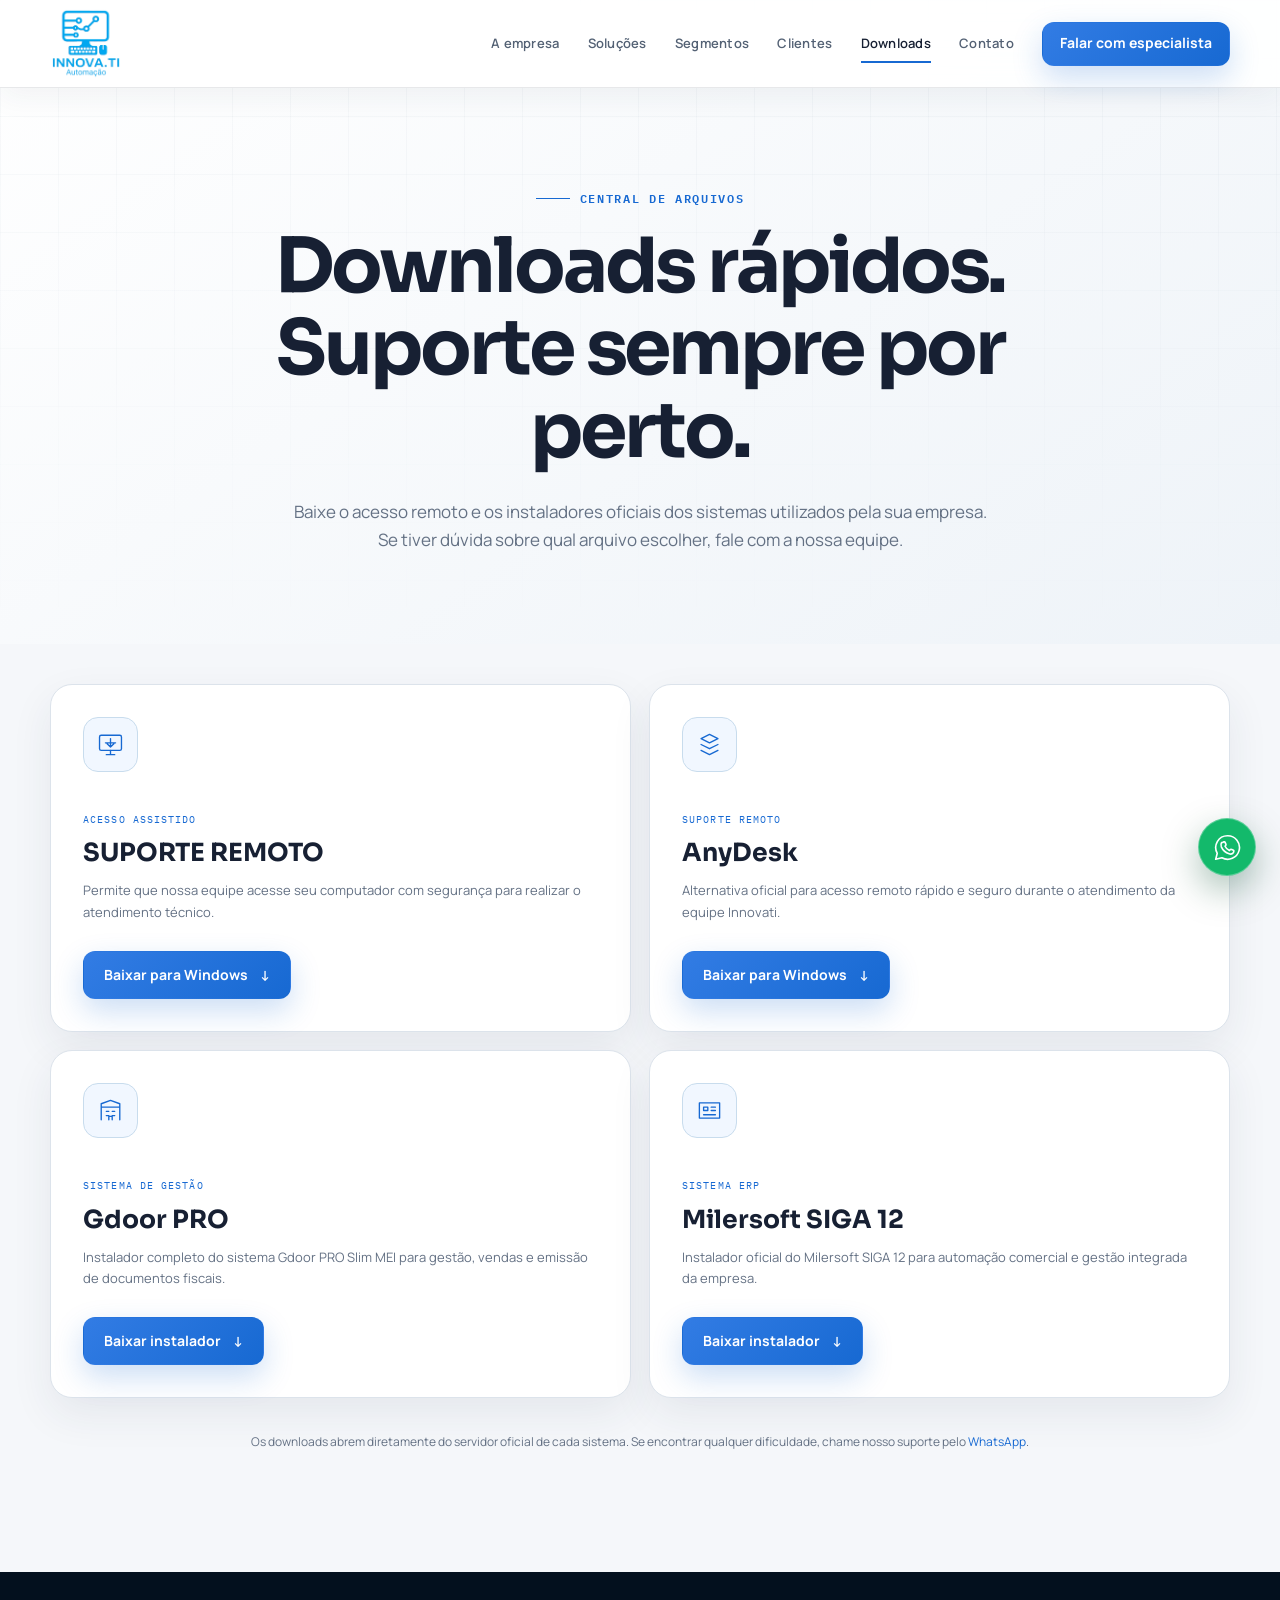
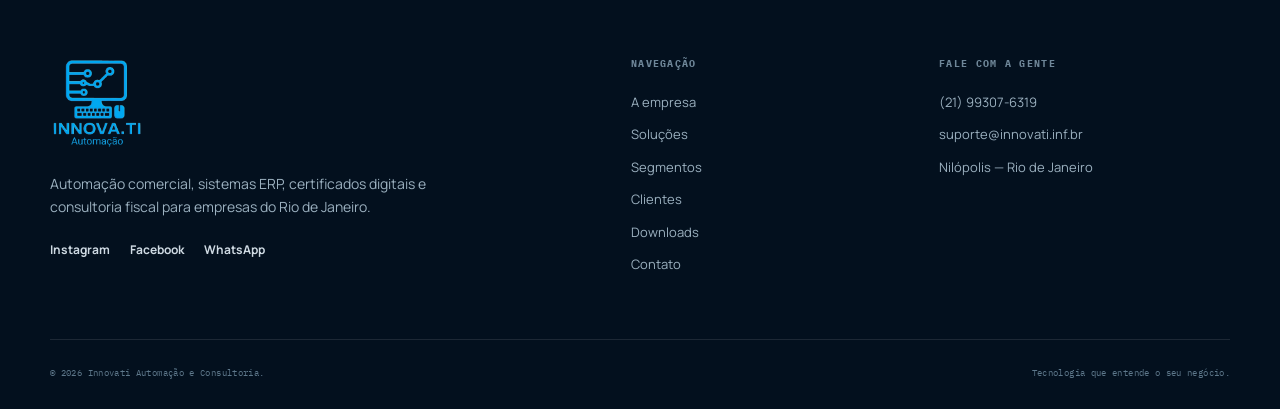
==== commit cedf5a31: "retornar ao original retornar ao original" ====
--- a/downloads.html
+++ b/downloads.html
@@ -3,12 +3,12 @@
 <head>
   <meta charset="utf-8">
   <meta name="viewport" content="width=device-width, initial-scale=1">
-  <meta name="theme-color" content="#061426">
+  <meta name="theme-color" content="#ffffff">
   <meta name="description" content="Central de downloads da Innovati Automação: suporte remoto e instaladores oficiais dos sistemas utilizados pelos clientes.">
   <title>Downloads | Innovati Automação</title>
   <link rel="preconnect" href="https://fonts.googleapis.com">
   <link rel="preconnect" href="https://fonts.gstatic.com" crossorigin>
-  <link href="https://fonts.googleapis.com/css2?family=IBM+Plex+Mono:wght@400;500;600&family=Manrope:wght@400;500;600;700&family=Syne:wght@600;700;800&display=swap" rel="stylesheet">
+  <link href="https://fonts.googleapis.com/css2?family=IBM+Plex+Mono:wght@400;500;600&family=Manrope:wght@400;500;600;700&family=Sora:wght@600;700;800&display=swap" rel="stylesheet">
   <link rel="icon" href="assets/img/logo-innovati.png" type="image/png">
   <link rel="stylesheet" href="css/styles.css">
   <script src="js/main.js" defer></script>
@@ -46,10 +46,18 @@
         <div class="downloads-grid">
           <article class="download-card reveal">
             <div class="download-icon" aria-hidden="true"><svg viewBox="0 0 32 32"><rect x="3" y="5" width="26" height="18" rx="2"/><path d="M11 28h10M16 23v5M10 14h12M16 9v10m-4-4 4 4 4-4"/></svg></div>
+            <span class="download-type">Acesso assistido</span>
+            <h2>SUPORTE REMOTO</h2>
+            <p>Permite que nossa equipe acesse seu computador com segurança para realizar o atendimento técnico.</p>
+            <a class="button button-primary" href="https://dashboard.hoptodesk.com/downloads/launcher?code=GWciAKRLlGAK76GD&amp;platform=windows" target="_blank" rel="noopener">Baixar para Windows <span>↓</span></a>
+          </article>
+
+          <article class="download-card reveal">
+            <div class="download-icon" aria-hidden="true"><svg viewBox="0 0 32 32"><path d="M6 9l10-5 10 5-10 5L6 9z"/><path d="M6 16l10 5 10-5M6 23l10 5 10-5"/></svg></div>
             <span class="download-type">Suporte remoto</span>
-            <h2>HopToDesk</h2>
-            <p>Permite que nossa equipe acesse seu computador com segurança para realizar o atendimento técnico.</p>
-            <button class="button button-primary" type="button" data-open-remote-download>Baixar suporte remoto <span>↓</span></button>
+            <h2>AnyDesk</h2>
+            <p>Alternativa oficial para acesso remoto rápido e seguro durante o atendimento da equipe Innovati.</p>
+            <a class="button button-primary" href="https://anydesk.com/pt/downloads/thank-you?dv=win_exe" target="_blank" rel="noopener">Baixar para Windows <span>↓</span></a>
           </article>
 
           <article class="download-card reveal">
@@ -86,29 +94,6 @@
     <div class="container footer-bottom"><span>© 2026 Innovati Automação e Consultoria.</span><span>Tecnologia que entende o seu negócio.</span></div>
   </footer>
 
-  <dialog class="download-dialog" data-remote-download-dialog aria-labelledby="remote-download-title">
-    <div class="download-dialog-shell">
-      <button class="dialog-close" type="button" aria-label="Fechar seleção de download" data-close-remote-download>×</button>
-      <span class="eyebrow">Suporte remoto</span>
-      <h2 id="remote-download-title">Qual versão deseja baixar?</h2>
-      <p>Selecione o sistema operacional do seu dispositivo para baixar o instalador correto.</p>
-      <div class="platform-downloads">
-        <a class="platform-download" href="https://dashboard.hoptodesk.com/downloads/custom-builds/2763/suporteremoto.exe" download>
-          <strong>Windows</strong><span>Arquivo .exe</span><b aria-hidden="true">↓</b>
-        </a>
-        <a class="platform-download" href="https://dashboard.hoptodesk.com/downloads/custom-builds/2763/suporteremoto.dmg" download>
-          <strong>macOS</strong><span>Arquivo .dmg</span><b aria-hidden="true">↓</b>
-        </a>
-        <a class="platform-download" href="https://dashboard.hoptodesk.com/downloads/custom-builds/2763/suporteremoto.deb" download>
-          <strong>Linux</strong><span>Arquivo .deb</span><b aria-hidden="true">↓</b>
-        </a>
-        <a class="platform-download" href="https://dashboard.hoptodesk.com/downloads/custom-builds/2763/suporteremoto.apk" download>
-          <strong>Android</strong><span>Arquivo .apk</span><b aria-hidden="true">↓</b>
-        </a>
-      </div>
-    </div>
-  </dialog>
-
   <dialog class="contact-dialog" data-contact-dialog aria-labelledby="dialog-title">
     <div class="dialog-shell">
       <button class="dialog-close" type="button" aria-label="Fechar formulário" data-close-contact>×</button>
--- a/css/styles.css
+++ b/css/styles.css
@@ -1,23 +1,23 @@
 :root {
-  --ink: #061426;
-  --ink-soft: #0b2037;
-  --ink-elevated: #102941;
-  --paper: #f7fbfe;
-  --mist: #eaf3f8;
-  --line: #cbdbe5;
-  --line-dark: rgba(163, 204, 229, .18);
-  --text: #0a192c;
-  --muted: #5d7082;
+  --ink: #172033;
+  --ink-soft: #22324a;
+  --ink-elevated: #2d405c;
+  --paper: #ffffff;
+  --mist: #f1f4f8;
+  --line: #dce3eb;
+  --line-dark: rgba(122, 144, 166, .24);
+  --text: #172033;
+  --muted: #647184;
   --muted-dark: #a7bbca;
-  --cyan: #00adef;
-  --cyan-bright: #4de4f2;
-  --mint: #34e2a7;
+  --cyan: #1769d2;
+  --cyan-bright: #2e7de1;
+  --mint: #21a875;
   --coral: #ff725e;
   --white: #fff;
-  --font-display: "Syne", system-ui, sans-serif;
+  --font-display: "Sora", system-ui, sans-serif;
   --font-body: "Manrope", system-ui, sans-serif;
   --font-mono: "IBM Plex Mono", monospace;
-  --shadow: 0 26px 80px rgba(2, 22, 40, .14);
+  --shadow: 0 22px 64px rgba(41, 60, 82, .12);
   --radius-sm: 12px;
   --radius: 22px;
   --radius-lg: 34px;
@@ -212,6 +212,10 @@
 .hero-orb-two { width: 380px; height: 380px; left: -180px; bottom: 0; background: radial-gradient(circle, rgba(52,226,167,.1), transparent 70%); }
 .hero-layout { position: relative; display: grid; grid-template-columns: minmax(0, 1.03fr) minmax(440px, .97fr); align-items: center; gap: 68px; }
 .hero-copy { max-width: 650px; }
+.hero-slides { min-height: 430px; }
+.hero-slide { animation: hero-slide-in .55s cubic-bezier(.2,.7,.2,1) both; }
+.hero-slide[hidden] { display: none; }
+.hero-kicker { display: inline-block; margin-bottom: 16px; color: #78a4b8; font-family: var(--font-mono); font-size: 10px; font-weight: 600; letter-spacing: .14em; text-transform: uppercase; }
 .status-pill {
   width: fit-content;
   display: flex;
@@ -239,12 +243,41 @@
   letter-spacing: -.055em;
 }
 .hero h1 span { display: block; color: var(--cyan-bright); }
-.hero-copy > p { max-width: 620px; margin: 30px 0 0; color: #b9cbd8; font-size: clamp(17px, 1.45vw, 20px); line-height: 1.7; }
+.hero-slide > p { max-width: 620px; margin: 30px 0 0; color: #b9cbd8; font-size: clamp(17px, 1.45vw, 20px); line-height: 1.7; }
 .hero-actions { display: flex; flex-wrap: wrap; gap: 13px; margin-top: 36px; }
+.hero-pagination { display: flex; gap: 9px; margin-top: 8px; }
+.hero-pagination button { position: relative; width: 54px; height: 32px; padding: 0; border: 0; border-bottom: 2px solid rgba(255,255,255,.18); color: #6f899a; background: transparent; font-family: var(--font-mono); font-size: 9px; text-align: left; cursor: pointer; transition: color .25s ease, border-color .25s ease; }
+.hero-pagination button::after { content: ""; position: absolute; right: 0; bottom: -2px; left: 0; height: 2px; background: var(--cyan-bright); transform: scaleX(0); transform-origin: left; }
+.hero-pagination button.is-active { color: var(--white); border-color: transparent; }
+.hero-pagination button.is-active::after { animation: hero-progress 7s linear both; }
+.hero-pagination button span { pointer-events: none; }
 .hero-proof { display: flex; gap: 32px; margin: 44px 0 0; padding: 26px 0 0; border-top: 1px solid var(--line-dark); list-style: none; }
 .hero-proof li { display: grid; gap: 2px; }
 .hero-proof strong { color: var(--white); font-size: 14px; }
 .hero-proof span { color: #7994a8; font-size: 12px; }
+
+.hero-media {
+  position: relative;
+  min-height: 610px;
+  border: 1px solid rgba(77,228,242,.24);
+  border-radius: 30px;
+  background: var(--ink-soft);
+  box-shadow: 0 40px 110px rgba(0,0,0,.32);
+  overflow: hidden;
+  isolation: isolate;
+}
+.hero-media::before { content: ""; position: absolute; z-index: 2; inset: 0; pointer-events: none; background: linear-gradient(90deg, rgba(3,16,29,.38), transparent 38%), linear-gradient(0deg, rgba(3,16,29,.48), transparent 45%); }
+.hero-media::after { content: ""; position: absolute; z-index: 3; inset: 16px; border: 1px solid rgba(255,255,255,.12); border-radius: 20px; pointer-events: none; }
+.hero-visual { position: absolute; z-index: 1; inset: 0; margin: 0; animation: hero-photo-in .8s cubic-bezier(.2,.7,.2,1) both; }
+.hero-visual[hidden] { display: none; }
+.hero-visual img { width: 100%; height: 100%; object-fit: cover; object-position: 61% center; filter: saturate(.88) contrast(1.04); }
+.hero-visual:nth-child(2) img { object-position: 58% center; }
+.hero-visual:nth-child(3) img { object-position: 62% center; }
+.hero-visual figcaption { position: absolute; z-index: 4; right: 34px; bottom: 34px; left: 34px; display: grid; gap: 5px; padding: 17px 19px; border: 1px solid rgba(255,255,255,.18); border-radius: 15px; background: rgba(4,18,31,.68); backdrop-filter: blur(14px); }
+.hero-visual figcaption span { color: var(--cyan-bright); font-family: var(--font-mono); font-size: 9px; font-weight: 600; letter-spacing: .13em; text-transform: uppercase; }
+.hero-visual figcaption strong { color: var(--white); font-size: 14px; }
+.hero-media-label { position: absolute; z-index: 5; top: 34px; left: 34px; display: flex; align-items: center; gap: 9px; padding: 9px 11px; border: 1px solid rgba(255,255,255,.16); border-radius: 999px; color: #d5e7ef; background: rgba(4,18,31,.55); backdrop-filter: blur(12px); font-family: var(--font-mono); font-size: 8px; letter-spacing: .12em; }
+.hero-media-label i { width: 7px; height: 7px; border-radius: 50%; background: var(--mint); box-shadow: 0 0 12px var(--mint); }
 
 .system-visual {
   position: relative;
@@ -281,6 +314,19 @@
 .system-core strong { font-size: 16px; }
 .system-core small { color: #7da0b5; font-family: var(--font-mono); font-size: 9px; text-transform: uppercase; }
 
+.trust-strip { position: relative; z-index: 3; color: var(--white); background: var(--ink-soft); border-top: 1px solid var(--line-dark); border-bottom: 1px solid var(--line-dark); }
+.trust-grid { min-height: 132px; display: grid; grid-template-columns: 1.35fr repeat(3, 1fr); }
+.trust-grid > * { display: flex; align-items: center; padding: 28px 25px; border-right: 1px solid var(--line-dark); }
+.trust-grid > *:last-child { border-right: 0; }
+.trust-intro { flex-direction: column; align-items: flex-start; justify-content: center; gap: 6px; padding-left: 0; }
+.trust-intro span { color: var(--cyan-bright); font-family: var(--font-mono); font-size: 9px; font-weight: 600; letter-spacing: .13em; text-transform: uppercase; }
+.trust-intro strong { max-width: 280px; font-family: var(--font-display); font-size: 19px; line-height: 1.25; }
+.trust-grid article { gap: 14px; }
+.trust-grid article i { color: var(--cyan-bright); font-family: var(--font-mono); font-size: 10px; font-style: normal; }
+.trust-grid article div { display: grid; gap: 3px; }
+.trust-grid article strong { font-size: 13px; }
+.trust-grid article span { color: #7893a6; font-size: 11px; line-height: 1.4; }
+
 @keyframes route-flow { to { stroke-dashoffset: -34; } }
 @keyframes core-pulse { 0% { opacity: .8; transform: scale(.84); } 75%, 100% { opacity: 0; transform: scale(1.1); } }
 @keyframes screen-scan { 0%, 20% { transform: translateX(-120%); } 70%, 100% { transform: translateX(120%); } }
@@ -361,6 +407,34 @@
 .segment-cloud li:hover { color: var(--ink); border-color: var(--cyan); background: #e8faff; transform: translateY(-2px); }
 .segment-cloud i { color: #3692af; font-family: var(--font-mono); font-size: 10px; font-style: normal; }
 
+.insights { overflow: hidden; }
+.insights::before { content: "INSIGHTS"; position: absolute; right: -35px; top: 28px; color: rgba(6,20,38,.032); font-family: var(--font-display); font-size: clamp(100px, 16vw, 230px); font-weight: 800; letter-spacing: -.07em; pointer-events: none; }
+.insights .container { position: relative; }
+.insight-grid { display: grid; grid-template-columns: 1.15fr 1fr 1fr; gap: 18px; }
+.insight-card { min-width: 0; border: 1px solid var(--line); border-radius: var(--radius); background: var(--white); overflow: hidden; transition: transform .3s ease, border-color .3s ease, box-shadow .3s ease; }
+.insight-card:hover { border-color: rgba(0,173,239,.5); box-shadow: 0 24px 60px rgba(2,32,51,.1); transform: translateY(-5px); }
+.insight-visual { position: relative; height: 220px; display: flex; flex-direction: column; justify-content: space-between; padding: 24px; color: var(--white); background: linear-gradient(135deg, #07182b, #0e5570); overflow: hidden; }
+.insight-visual::before, .insight-visual::after { content: ""; position: absolute; border: 1px solid rgba(77,228,242,.22); border-radius: 50%; }
+.insight-visual::before { width: 240px; height: 240px; right: -75px; top: -80px; }
+.insight-visual::after { width: 145px; height: 145px; right: -18px; top: -15px; }
+.insight-visual > * { position: relative; z-index: 1; }
+.insight-visual span { font-family: var(--font-mono); font-size: 9px; letter-spacing: .14em; }
+.insight-visual strong { font-family: var(--font-display); font-size: clamp(43px, 4vw, 60px); line-height: .9; letter-spacing: -.05em; }
+.insight-visual i { position: absolute; right: 30px; bottom: 30px; width: 11px; height: 11px; border-radius: 50%; background: var(--mint); box-shadow: 0 0 18px var(--mint); }
+.insight-fiscal { background: linear-gradient(135deg, #09273b, #007ca2); }
+.insight-certificate { color: var(--ink); background: linear-gradient(135deg, #5ee5ee, #d3fff1); }
+.insight-certificate::before, .insight-certificate::after { border-color: rgba(6,20,38,.16); }
+.insight-body { min-height: 325px; display: flex; flex-direction: column; align-items: flex-start; padding: 28px; }
+.insight-type { color: #2385a5; font-family: var(--font-mono); font-size: 9px; font-weight: 600; letter-spacing: .12em; text-transform: uppercase; }
+.insight-body h3 { margin: 12px 0 0; font-family: var(--font-display); font-size: 23px; line-height: 1.18; }
+.insight-body p { margin: 16px 0 26px; color: var(--muted); font-size: 14px; }
+.insight-body button { width: 100%; display: flex; align-items: center; justify-content: space-between; margin-top: auto; padding: 18px 0 0; border: 0; border-top: 1px solid var(--line); color: #087fa8; background: transparent; font-size: 12px; font-weight: 700; cursor: pointer; }
+.insight-body button b { font-size: 16px; }
+.insight-note { display: grid; grid-template-columns: auto 1fr auto; align-items: center; gap: 24px; margin-top: 22px; padding: 22px 26px; border: 1px solid var(--line); border-radius: 15px; background: rgba(255,255,255,.58); }
+.insight-note span { color: #2385a5; font-family: var(--font-mono); font-size: 9px; font-weight: 600; letter-spacing: .12em; }
+.insight-note p { margin: 0; color: var(--muted); font-size: 13px; }
+.insight-note a { color: #087fa8; font-size: 12px; font-weight: 700; }
+
 .clients { padding-bottom: 105px; overflow: hidden; }
 .clients .section-heading { margin-bottom: 58px; }
 .logo-marquee { position: relative; overflow: hidden; }
@@ -411,6 +485,7 @@
 .dialog-intro h2 { max-width: 580px; margin: 14px 0 0; font-family: var(--font-display); font-size: clamp(30px, 4vw, 43px); line-height: 1.08; letter-spacing: -.04em; }
 .dialog-intro p { max-width: 600px; margin: 18px 0 0; color: var(--muted-dark); font-size: 14px; }
 .lead-form { display: grid; gap: 18px; margin-top: 32px; }
+.request-context { margin: 0; padding: 12px 14px; border: 1px solid rgba(77,228,242,.2); border-radius: 10px; color: #cbe7ef; background: rgba(77,228,242,.07); font-size: 12px; }
 .form-grid { display: grid; grid-template-columns: repeat(2, 1fr); gap: 16px; }
 .field { display: grid; gap: 8px; }
 .field > span { color: #b9cedb; font-size: 11px; font-weight: 700; }
@@ -430,6 +505,10 @@
 
 .reveal { opacity: 0; transform: translateY(28px); transition: opacity .75s ease, transform .75s cubic-bezier(.2,.7,.2,1); }
 .reveal.is-visible { opacity: 1; transform: translateY(0); }
+
+@keyframes hero-slide-in { from { opacity: 0; transform: translateY(14px); } to { opacity: 1; transform: translateY(0); } }
+@keyframes hero-photo-in { from { opacity: 0; transform: scale(1.035); } to { opacity: 1; transform: scale(1); } }
+@keyframes hero-progress { from { transform: scaleX(0); } to { transform: scaleX(1); } }
 
 /* Downloads */
 .downloads-page { min-height: 100vh; color: var(--white); background: var(--ink); }
@@ -455,10 +534,19 @@
   .header-cta { display: none; }
   .hero-layout { grid-template-columns: 1fr; }
   .hero-copy { max-width: 770px; }
+  .hero-media { width: min(100%, 720px); min-height: 620px; margin-inline: auto; }
   .system-visual { width: min(100%, 600px); margin-inline: auto; transform: none; }
   .hero { padding-bottom: 120px; }
+  .trust-grid { grid-template-columns: repeat(2, 1fr); }
+  .trust-grid > * { border-bottom: 1px solid var(--line-dark); }
+  .trust-grid > *:nth-child(2n) { border-right: 0; }
+  .trust-grid > *:nth-last-child(-n+2) { border-bottom: 0; }
+  .trust-intro { padding-left: 25px; }
   .company-layout { gap: 60px; }
   .process-track { grid-template-columns: repeat(2, 1fr); row-gap: 46px; }
+  .insight-grid { grid-template-columns: repeat(2, 1fr); }
+  .insight-featured { grid-column: 1 / -1; display: grid; grid-template-columns: .85fr 1.15fr; }
+  .insight-featured .insight-visual { height: auto; min-height: 320px; }
   .downloads-grid { grid-template-columns: repeat(2, 1fr); }
 }
 
@@ -490,15 +578,27 @@
   .hero { min-height: auto; padding: 136px 0 86px; }
   .hero-layout { gap: 62px; }
   .hero h1 { font-size: clamp(46px, 12vw, 72px); }
+  .hero-slides { min-height: 445px; }
   .hero-proof { gap: 22px; }
+  .hero-media { min-height: 540px; }
   .system-map { min-height: 400px; }
+  .trust-grid { grid-template-columns: 1fr; }
+  .trust-grid > * { min-height: 104px; padding: 24px 15px; border-right: 0; border-bottom: 1px solid var(--line-dark); }
+  .trust-grid > *:nth-last-child(-n+2) { border-bottom: 1px solid var(--line-dark); }
+  .trust-grid > *:last-child { border-bottom: 0; }
+  .trust-intro { align-items: center; padding-left: 15px; text-align: center; }
   .section-heading-split { grid-template-columns: 1fr; gap: 22px; }
   .comparison { grid-template-columns: 1fr; }
-  .comparison-shift { min-height: 52px; transform: rotate(90deg); }
+  .comparison-shift { min-height: 52px; transform: none; font-size: 0; }
+  .comparison-shift::before { content: "↓"; font-size: 24px; }
   .company-layout { grid-template-columns: 1fr; gap: 50px; }
   .company-intro { position: static; }
   .solution-grid { grid-template-columns: 1fr; }
   .solution-featured { grid-row: auto; min-height: 490px; }
+  .insight-grid { grid-template-columns: 1fr; }
+  .insight-featured { grid-column: auto; display: block; }
+  .insight-featured .insight-visual { min-height: 0; height: 220px; }
+  .insight-note { grid-template-columns: 1fr; gap: 8px; }
   .contact-panel { grid-template-columns: 1fr; gap: 55px; padding: 42px; }
   .footer-grid { grid-template-columns: 1.3fr .7fr; gap: 60px; }
   .footer-grid .footer-links:last-child { grid-column: 1 / -1; }
@@ -510,10 +610,15 @@
   .section-light, .section-mist, .section-dark { padding: 72px 0; }
   .hero { padding-top: 122px; }
   .status-pill { max-width: 100%; font-size: 9px; }
-  .hero-copy > p { font-size: 16px; }
+  .hero-slide > p { font-size: 16px; }
+  .hero-slides { min-height: 510px; }
   .hero-actions { display: grid; }
   .hero-actions .button { width: 100%; }
   .hero-proof { display: grid; grid-template-columns: 1fr 1fr; margin-top: 34px; }
+  .hero-media { min-height: 400px; border-radius: 22px; }
+  .hero-media::after { inset: 10px; border-radius: 15px; }
+  .hero-visual figcaption { right: 20px; bottom: 20px; left: 20px; padding: 14px 15px; }
+  .hero-media-label { top: 20px; left: 20px; }
   .system-visual { border-radius: 20px; }
   .system-topbar, .system-footer { padding-inline: 13px; font-size: 7px; }
   .system-map { min-height: 355px; }
@@ -562,20 +667,138 @@
   .logo-track { animation: none; }
 }
 
-
-/* Remote support download chooser */
-.download-dialog { width: min(620px, calc(100% - 32px)); padding: 0; border: 0; border-radius: 24px; color: var(--white); background: transparent; }
-.download-dialog::backdrop { background: rgba(2, 12, 24, .76); backdrop-filter: blur(7px); }
-.download-dialog-shell { position: relative; padding: 36px; border: 1px solid rgba(77,228,242,.22); border-radius: 24px; background: var(--ink-soft); box-shadow: 0 30px 80px rgba(0,0,0,.38); }
-.download-dialog-shell h2 { margin: 10px 48px 0 0; font-family: var(--font-display); font-size: clamp(28px, 4vw, 38px); line-height: 1.1; }
-.download-dialog-shell > p { margin: 14px 0 26px; color: var(--muted-dark); font-size: 14px; }
-.platform-downloads { display: grid; grid-template-columns: repeat(2, minmax(0, 1fr)); gap: 12px; }
-.platform-download { position: relative; display: grid; gap: 4px; min-height: 98px; padding: 20px 46px 20px 20px; border: 1px solid var(--line-dark); border-radius: 16px; color: var(--white); background: rgba(255,255,255,.025); transition: transform .2s ease, border-color .2s ease, background .2s ease; }
-.platform-download:hover { transform: translateY(-2px); border-color: rgba(77,228,242,.55); background: rgba(77,228,242,.06); }
-.platform-download strong { font-family: var(--font-display); font-size: 18px; }
-.platform-download span { color: var(--muted-dark); font-family: var(--font-mono); font-size: 11px; }
-.platform-download b { position: absolute; right: 18px; top: 50%; transform: translateY(-50%); color: var(--cyan-bright); font-size: 20px; }
+/* Corporate light theme */
+.section-dark { color: var(--text); background: #f4f7fa; }
+
+.site-header {
+  color: var(--text);
+  border-bottom-color: rgba(23,32,51,.1);
+  background: rgba(255,255,255,.9);
+  box-shadow: 0 8px 30px rgba(28,43,61,.06);
+}
+.site-header.is-scrolled { background: rgba(255,255,255,.97); box-shadow: 0 10px 34px rgba(28,43,61,.1); }
+.main-nav a { color: #536174; }
+.main-nav a:hover, .main-nav a[aria-current="page"] { color: var(--text); }
+.main-nav a::after { background: var(--cyan); }
+.menu-toggle { color: var(--text); border-color: var(--line); background: #f8fafc; }
+
+.button-primary { color: var(--white); background: linear-gradient(135deg, #327ce4, #1769d2); box-shadow: 0 12px 30px rgba(23,105,210,.22); }
+.button-primary:hover { box-shadow: 0 15px 34px rgba(23,105,210,.3); }
+.button-ghost { color: var(--text); border-color: #cfd8e2; background: rgba(255,255,255,.72); }
+.button-ghost:hover { border-color: var(--cyan); background: #f2f7ff; }
+
+.hero { color: var(--text); background: linear-gradient(145deg, #ffffff 0%, #f3f6fa 72%, #eaf1f8 100%); }
+.hero-grid { opacity: .62; background-image: linear-gradient(rgba(107,130,153,.1) 1px, transparent 1px), linear-gradient(90deg, rgba(107,130,153,.1) 1px, transparent 1px); }
+.hero-orb-one { background: radial-gradient(circle, rgba(46,125,225,.12), transparent 68%); }
+.hero-orb-two { background: radial-gradient(circle, rgba(33,168,117,.08), transparent 70%); }
+.status-pill { color: #34536f; border-color: #cfdae5; background: rgba(255,255,255,.82); }
+.status-pill i { background: var(--mint); box-shadow: 0 0 12px rgba(33,168,117,.42); }
+.hero-kicker { color: #50708e; }
+.hero h1 { color: var(--text); }
+.hero h1 span { color: var(--cyan); }
+.hero-slide > p { color: var(--muted); }
+.hero-pagination button { color: #8090a2; border-bottom-color: #ccd6e0; }
+.hero-pagination button.is-active { color: var(--text); }
+.hero-pagination button::after { background: var(--cyan); }
+.hero-proof { border-top-color: var(--line); }
+.hero-proof strong { color: var(--text); }
+.hero-proof span { color: #718093; }
+.hero-media { border-color: #cfdae5; box-shadow: 0 28px 72px rgba(37,55,76,.18); }
+
+.trust-strip { color: var(--text); background: #ffffff; border-color: var(--line); box-shadow: 0 12px 36px rgba(37,55,76,.05); }
+.trust-grid > * { border-color: var(--line); }
+.trust-intro span, .trust-grid article i { color: var(--cyan); }
+.trust-grid article span { color: var(--muted); }
+
+.eyebrow-dark, .section-heading-dark .eyebrow { color: var(--cyan); }
+.section-heading-dark p { color: var(--muted); }
+.company { background: #ffffff; }
+.company::before { color: rgba(23,105,210,.035); }
+.company-tagline { color: var(--muted); border-left-color: var(--cyan); }
+.company-tagline span { color: var(--cyan); }
+.company-story > p { color: var(--muted); }
+.company-story .story-lead { color: var(--text); }
+.company-values { border-top-color: var(--line); }
+.company-values article { border-bottom-color: var(--line); }
+.company-values article > span { color: var(--cyan); }
+.company-values small { color: #758397; }
+
+.solution-featured { color: var(--text); border-color: #c9dcee; background: linear-gradient(145deg, #eaf4ff, #f7fbff); }
+.solution-featured .solution-icon { color: var(--cyan); border-color: #bfd6ec; background: #ffffff; }
+.solution-featured p { color: var(--muted); }
+.solution-card > a { color: var(--cyan); border-top-color: #cbd8e4; }
+
+.clients { background: #f3f6f9; }
+.clients .section-heading h2 { color: var(--text); }
+.logo-marquee::before { background: linear-gradient(90deg, #f3f6f9, transparent); }
+.logo-marquee::after { background: linear-gradient(-90deg, #f3f6f9, transparent); }
+.client-logo { border-color: #d8e0e8; background: linear-gradient(145deg, #ffffff, #f5f8fb); box-shadow: 0 12px 30px rgba(37,55,76,.07); }
+.client-logo:hover { border-color: #9fc3e8; background: #f8fbff; }
+.client-logo img {
+  filter: brightness(0) saturate(100%) invert(31%) sepia(96%) saturate(1477%) hue-rotate(198deg) brightness(92%) contrast(90%);
+  opacity: .88;
+  transition: filter .25s ease, opacity .25s ease, transform .25s ease;
+}
+.client-logo:hover img {
+  filter: brightness(0) saturate(100%) invert(31%) sepia(96%) saturate(1477%) hue-rotate(198deg) brightness(92%) contrast(90%);
+  opacity: 1;
+  transform: scale(1.035);
+}
+.client-logo span, .client-note { color: #718093; }
+
+.contact-dialog { color: var(--text); border-color: #d5dee8; background: #ffffff; box-shadow: 0 42px 120px rgba(28,43,61,.28); }
+.contact-dialog::backdrop { background: rgba(28,43,61,.48); }
+.dialog-shell { background-color: #ffffff; background-image: linear-gradient(rgba(23,105,210,.035) 1px, transparent 1px), linear-gradient(90deg, rgba(23,105,210,.035) 1px, transparent 1px); }
+.dialog-close { color: var(--text); border-color: var(--line); background: #f4f7fa; }
+.dialog-intro p { color: var(--muted); }
+.request-context { color: #244e78; border-color: #c7dbef; background: #eff7ff; }
+.field > span { color: #526174; }
+.field input, .field select, .field textarea { color: var(--text); border-color: #d5dee8; background-color: #f7f9fc; }
+.field select option { color: var(--text); background: #ffffff; }
+.field input::placeholder, .field textarea::placeholder { color: #8795a6; }
+.field input:focus, .field select:focus, .field textarea:focus { border-color: var(--cyan); background-color: #ffffff; box-shadow: 0 0 0 3px rgba(23,105,210,.1); }
+.form-footer small { color: #718093; }
+
+.downloads-page { color: var(--text); background: #f5f7fa; }
+.downloads-hero { background: linear-gradient(145deg, #ffffff, #eef3f8); }
+.downloads-hero::before { opacity: .55; background-image: linear-gradient(rgba(107,130,153,.1) 1px, transparent 1px), linear-gradient(90deg, rgba(107,130,153,.1) 1px, transparent 1px); }
+.downloads-hero p { color: var(--muted); }
+.downloads-grid { grid-template-columns: repeat(2, 1fr); }
+.download-card { color: var(--text); border-color: var(--line); background: #ffffff; box-shadow: 0 16px 42px rgba(37,55,76,.08); }
+.download-card:hover { border-color: #9fc3e8; box-shadow: 0 22px 52px rgba(37,55,76,.12); }
+.download-card .download-icon { color: var(--cyan); border-color: #c8dced; background: #f1f7ff; }
+.download-card .download-type { color: var(--cyan); }
+.download-card p, .downloads-note { color: var(--muted); }
+.downloads-note a { color: var(--cyan); }
+
+@media (max-width: 820px) {
+  body.menu-open .site-header {
+    border-bottom-color: transparent;
+    background: transparent;
+    box-shadow: none;
+    -webkit-backdrop-filter: none;
+    backdrop-filter: none;
+  }
+  body.menu-open .menu-toggle {
+    color: #ffffff;
+    border-color: rgba(255,255,255,.28);
+    background: rgba(255,255,255,.1);
+    box-shadow: 0 12px 34px rgba(2,18,38,.26);
+  }
+  .main-nav {
+    z-index: 2;
+    background:
+      radial-gradient(circle at 84% 12%, rgba(49,143,234,.4), transparent 36%),
+      linear-gradient(145deg, rgba(5,27,52,.94), rgba(8,63,108,.9));
+    box-shadow: inset 0 1px rgba(255,255,255,.12);
+    -webkit-backdrop-filter: blur(26px) saturate(135%);
+    backdrop-filter: blur(26px) saturate(135%);
+  }
+  .main-nav a { color: #f4f9ff; border-bottom-color: rgba(255,255,255,.16); }
+  .main-nav a:hover, .main-nav a[aria-current="page"] { color: #ffffff; }
+  .main-nav a::after { color: #74d9ff; }
+}
+
 @media (max-width: 560px) {
-  .download-dialog-shell { padding: 28px 20px 20px; }
-  .platform-downloads { grid-template-columns: 1fr; }
-}
+  .downloads-grid { grid-template-columns: 1fr; }
+}
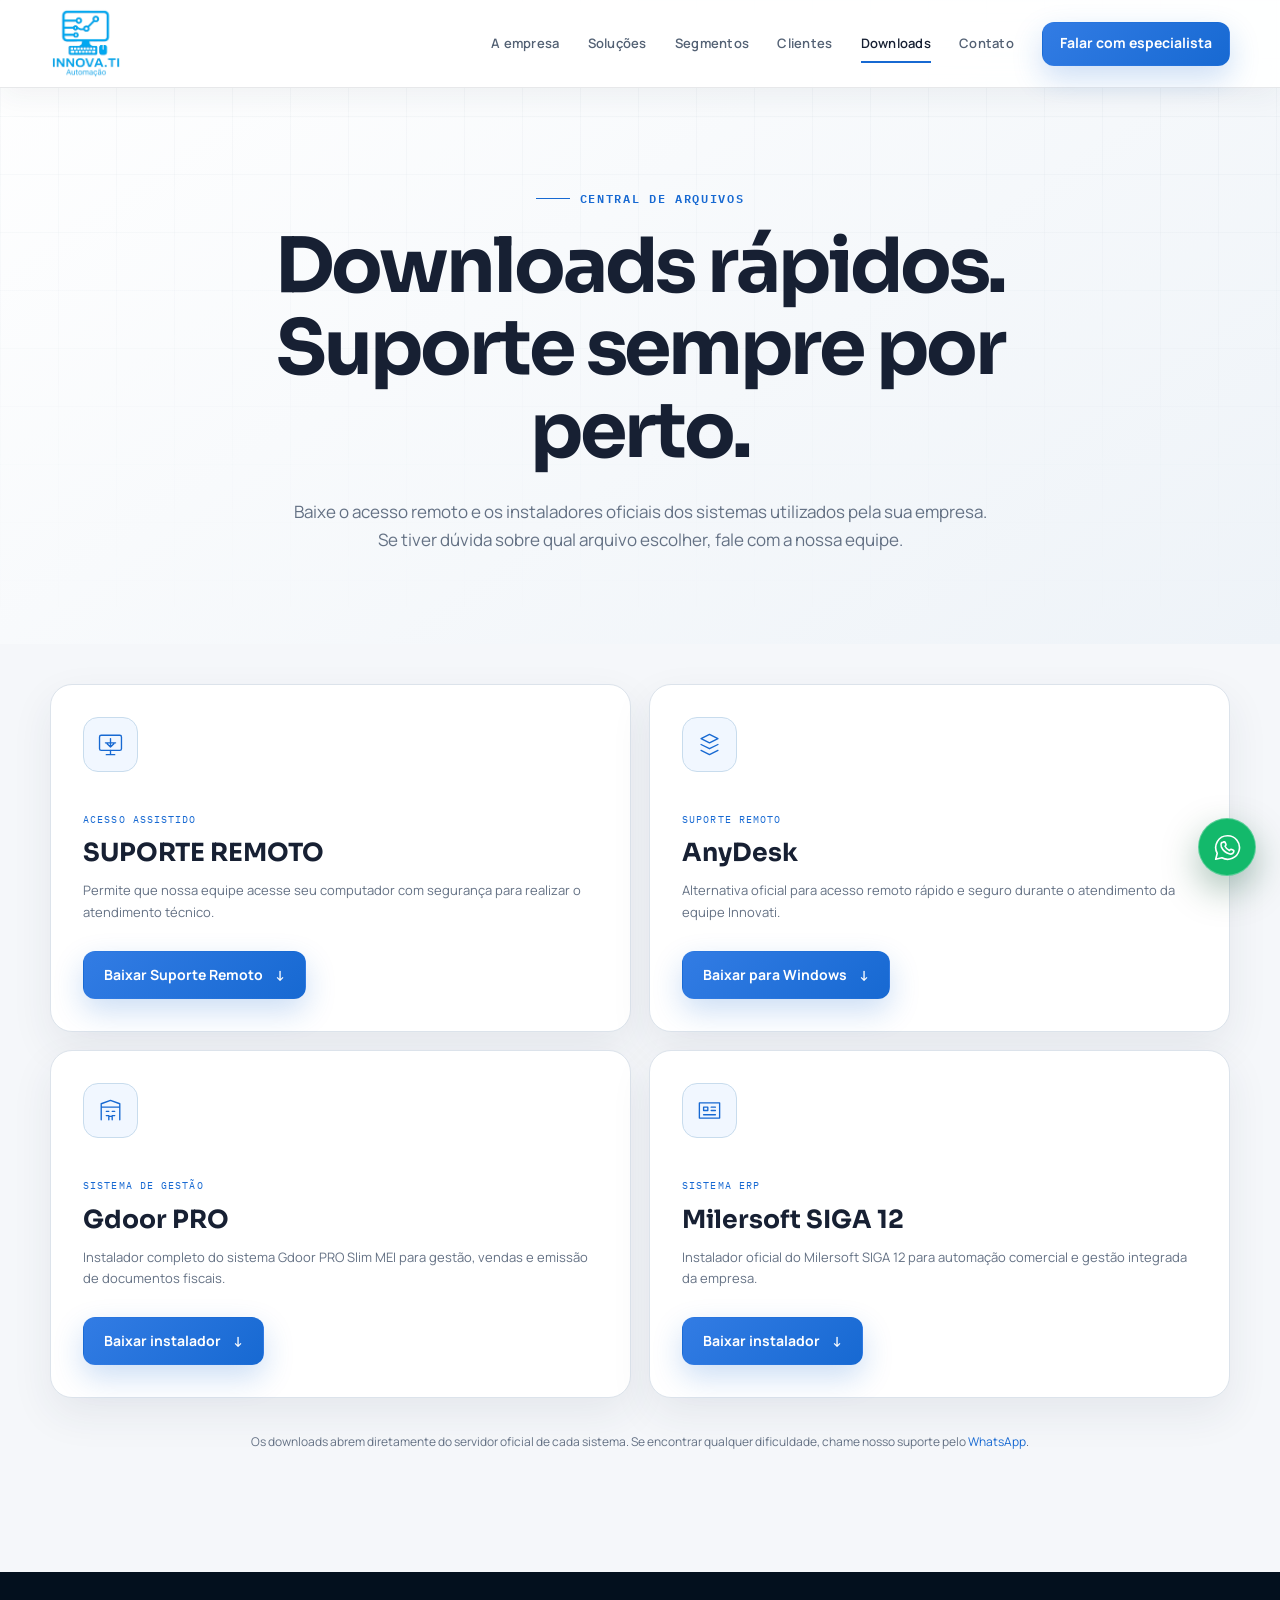
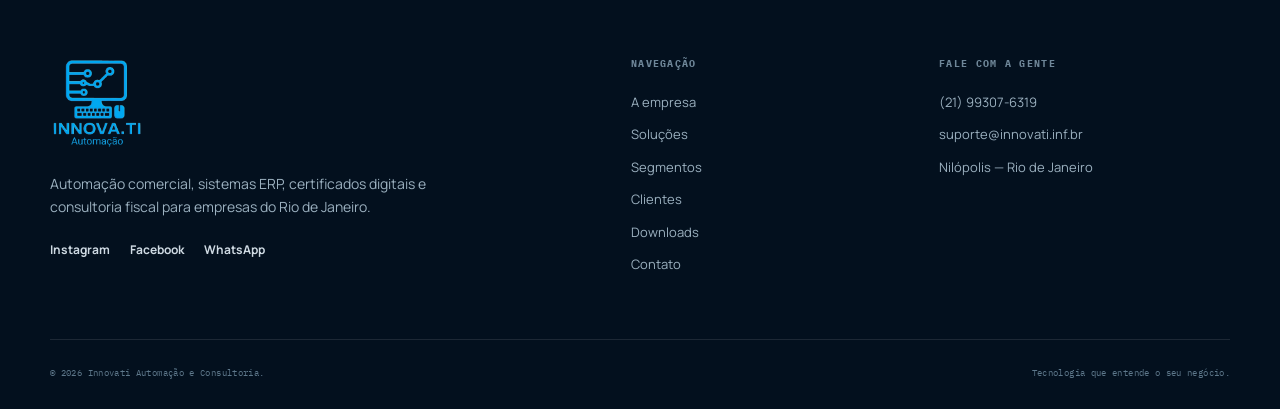
==== commit 812d7f90: "Pagina de Download corrigido Correção de add das versões" ====
--- a/downloads.html
+++ b/downloads.html
@@ -11,6 +11,48 @@
   <link href="https://fonts.googleapis.com/css2?family=IBM+Plex+Mono:wght@400;500;600&family=Manrope:wght@400;500;600;700&family=Sora:wght@600;700;800&display=swap" rel="stylesheet">
   <link rel="icon" href="assets/img/logo-innovati.png" type="image/png">
   <link rel="stylesheet" href="css/styles.css">
+  <style>
+    /* Popup exclusivo da página de Downloads — não altera o restante do site */
+    .remote-platform-dialog {
+      width: min(560px, calc(100% - 32px));
+      max-height: calc(100vh - 32px);
+      margin: auto;
+      padding: 0;
+      border: 0;
+      border-radius: 22px;
+      color: #25364a;
+      background: #fff;
+      box-shadow: 0 28px 80px rgba(25, 45, 70, .28);
+    }
+    .remote-platform-dialog::backdrop { background: rgba(18, 32, 49, .58); backdrop-filter: blur(4px); }
+    .remote-platform-shell { position: relative; padding: 34px; }
+    .remote-platform-close {
+      position: absolute; top: 16px; right: 16px; width: 38px; height: 38px;
+      display: grid; place-items: center; border: 1px solid #d9e2eb; border-radius: 50%;
+      color: #4c5e72; background: #fff; font-size: 25px; line-height: 1; cursor: pointer;
+    }
+    .remote-platform-close:hover { background: #f4f7fa; }
+    .remote-platform-kicker {
+      display: block; margin-bottom: 10px; color: #1769d2; font-family: var(--font-mono);
+      font-size: 10px; font-weight: 600; letter-spacing: .11em; text-transform: uppercase;
+    }
+    .remote-platform-dialog h2 { margin: 0; padding-right: 44px; font-family: var(--font-display); font-size: clamp(25px, 4vw, 32px); line-height: 1.15; }
+    .remote-platform-dialog p { margin: 12px 0 24px; color: #697a8d; font-size: 14px; }
+    .remote-platform-options { display: grid; grid-template-columns: repeat(2, 1fr); gap: 12px; }
+    .remote-platform-option {
+      display: flex; align-items: center; justify-content: space-between; gap: 14px;
+      min-height: 74px; padding: 16px 18px; border: 1px solid #d9e2eb; border-radius: 14px;
+      color: #25364a; background: #f8fafc; text-decoration: none; transition: .2s ease;
+    }
+    .remote-platform-option:hover { border-color: #7db2ea; background: #f1f7ff; transform: translateY(-2px); }
+    .remote-platform-option strong { display: block; font-size: 15px; }
+    .remote-platform-option small { display: block; margin-top: 3px; color: #7b8b9b; font-family: var(--font-mono); font-size: 10px; text-transform: uppercase; }
+    .remote-platform-option span { color: #1769d2; font-size: 20px; }
+    @media (max-width: 560px) {
+      .remote-platform-shell { padding: 28px 20px 22px; }
+      .remote-platform-options { grid-template-columns: 1fr; }
+    }
+  </style>
   <script src="js/main.js" defer></script>
 </head>
 <body class="downloads-page">
@@ -49,7 +91,7 @@
             <span class="download-type">Acesso assistido</span>
             <h2>SUPORTE REMOTO</h2>
             <p>Permite que nossa equipe acesse seu computador com segurança para realizar o atendimento técnico.</p>
-            <a class="button button-primary" href="https://dashboard.hoptodesk.com/downloads/launcher?code=GWciAKRLlGAK76GD&amp;platform=windows" target="_blank" rel="noopener">Baixar para Windows <span>↓</span></a>
+            <button class="button button-primary" type="button" data-open-remote-platform>Baixar Suporte Remoto <span>↓</span></button>
           </article>
 
           <article class="download-card reveal">
@@ -93,6 +135,29 @@
     </div>
     <div class="container footer-bottom"><span>© 2026 Innovati Automação e Consultoria.</span><span>Tecnologia que entende o seu negócio.</span></div>
   </footer>
+
+  <dialog class="remote-platform-dialog" data-remote-platform-dialog aria-labelledby="remote-platform-title">
+    <div class="remote-platform-shell">
+      <button class="remote-platform-close" type="button" aria-label="Fechar" data-close-remote-platform>×</button>
+      <span class="remote-platform-kicker">Suporte Remoto Innovati</span>
+      <h2 id="remote-platform-title">Qual versão deseja baixar?</h2>
+      <p>Selecione o sistema operacional do dispositivo onde o suporte remoto será utilizado.</p>
+      <div class="remote-platform-options">
+        <a class="remote-platform-option" href="https://dashboard.hoptodesk.com/downloads/custom-builds/2763/suporteremoto.exe" target="_blank" rel="noopener">
+          <span><strong>Windows</strong><small>Arquivo .exe</small></span><span aria-hidden="true">↓</span>
+        </a>
+        <a class="remote-platform-option" href="https://dashboard.hoptodesk.com/downloads/custom-builds/2763/suporteremoto.dmg" target="_blank" rel="noopener">
+          <span><strong>macOS</strong><small>Arquivo .dmg</small></span><span aria-hidden="true">↓</span>
+        </a>
+        <a class="remote-platform-option" href="https://dashboard.hoptodesk.com/downloads/custom-builds/2763/suporteremoto.deb" target="_blank" rel="noopener">
+          <span><strong>Linux</strong><small>Arquivo .deb</small></span><span aria-hidden="true">↓</span>
+        </a>
+        <a class="remote-platform-option" href="https://dashboard.hoptodesk.com/downloads/custom-builds/2763/suporteremoto.apk" target="_blank" rel="noopener">
+          <span><strong>Android</strong><small>Arquivo .apk</small></span><span aria-hidden="true">↓</span>
+        </a>
+      </div>
+    </div>
+  </dialog>
 
   <dialog class="contact-dialog" data-contact-dialog aria-labelledby="dialog-title">
     <div class="dialog-shell">
@@ -112,5 +177,27 @@
   </dialog>
 
   <a class="whatsapp-float" href="https://wa.me/5521993076319" target="_blank" rel="noopener" aria-label="Falar com a Innovati pelo WhatsApp"><svg viewBox="0 0 32 32" aria-hidden="true"><path d="M16 3a13 13 0 0 0-11.3 19.4L3 29l6.8-1.7A13 13 0 1 0 16 3z"/><path d="M11 10.5c.3-.7.7-.7 1-.7h.7c.2 0 .5.1.6.5l1 2.3c.1.4 0 .7-.2 1l-.8 1c1 2.1 2.6 3.8 4.8 4.8l1-1.2c.3-.3.6-.4 1-.2l2.4 1.1c.4.2.5.4.5.7 0 .5-.2 2-1.4 2.8-1 .7-2.3.9-3.8.4-3.8-1.2-7-4.1-8.6-7.7-.7-1.7-.5-3.5.3-4.8z"/></svg></a>
+
+  <script>
+    (() => {
+      const openButton = document.querySelector('[data-open-remote-platform]');
+      const dialog = document.querySelector('[data-remote-platform-dialog]');
+      const closeButton = dialog?.querySelector('[data-close-remote-platform]');
+      if (!openButton || !dialog) return;
+
+      const openDialog = () => {
+        if (typeof dialog.showModal === 'function') dialog.showModal();
+        else dialog.setAttribute('open', '');
+      };
+      const closeDialog = () => {
+        if (typeof dialog.close === 'function') dialog.close();
+        else dialog.removeAttribute('open');
+      };
+
+      openButton.addEventListener('click', openDialog);
+      closeButton?.addEventListener('click', closeDialog);
+      dialog.addEventListener('click', (event) => { if (event.target === dialog) closeDialog(); });
+    })();
+  </script>
 </body>
 </html>
